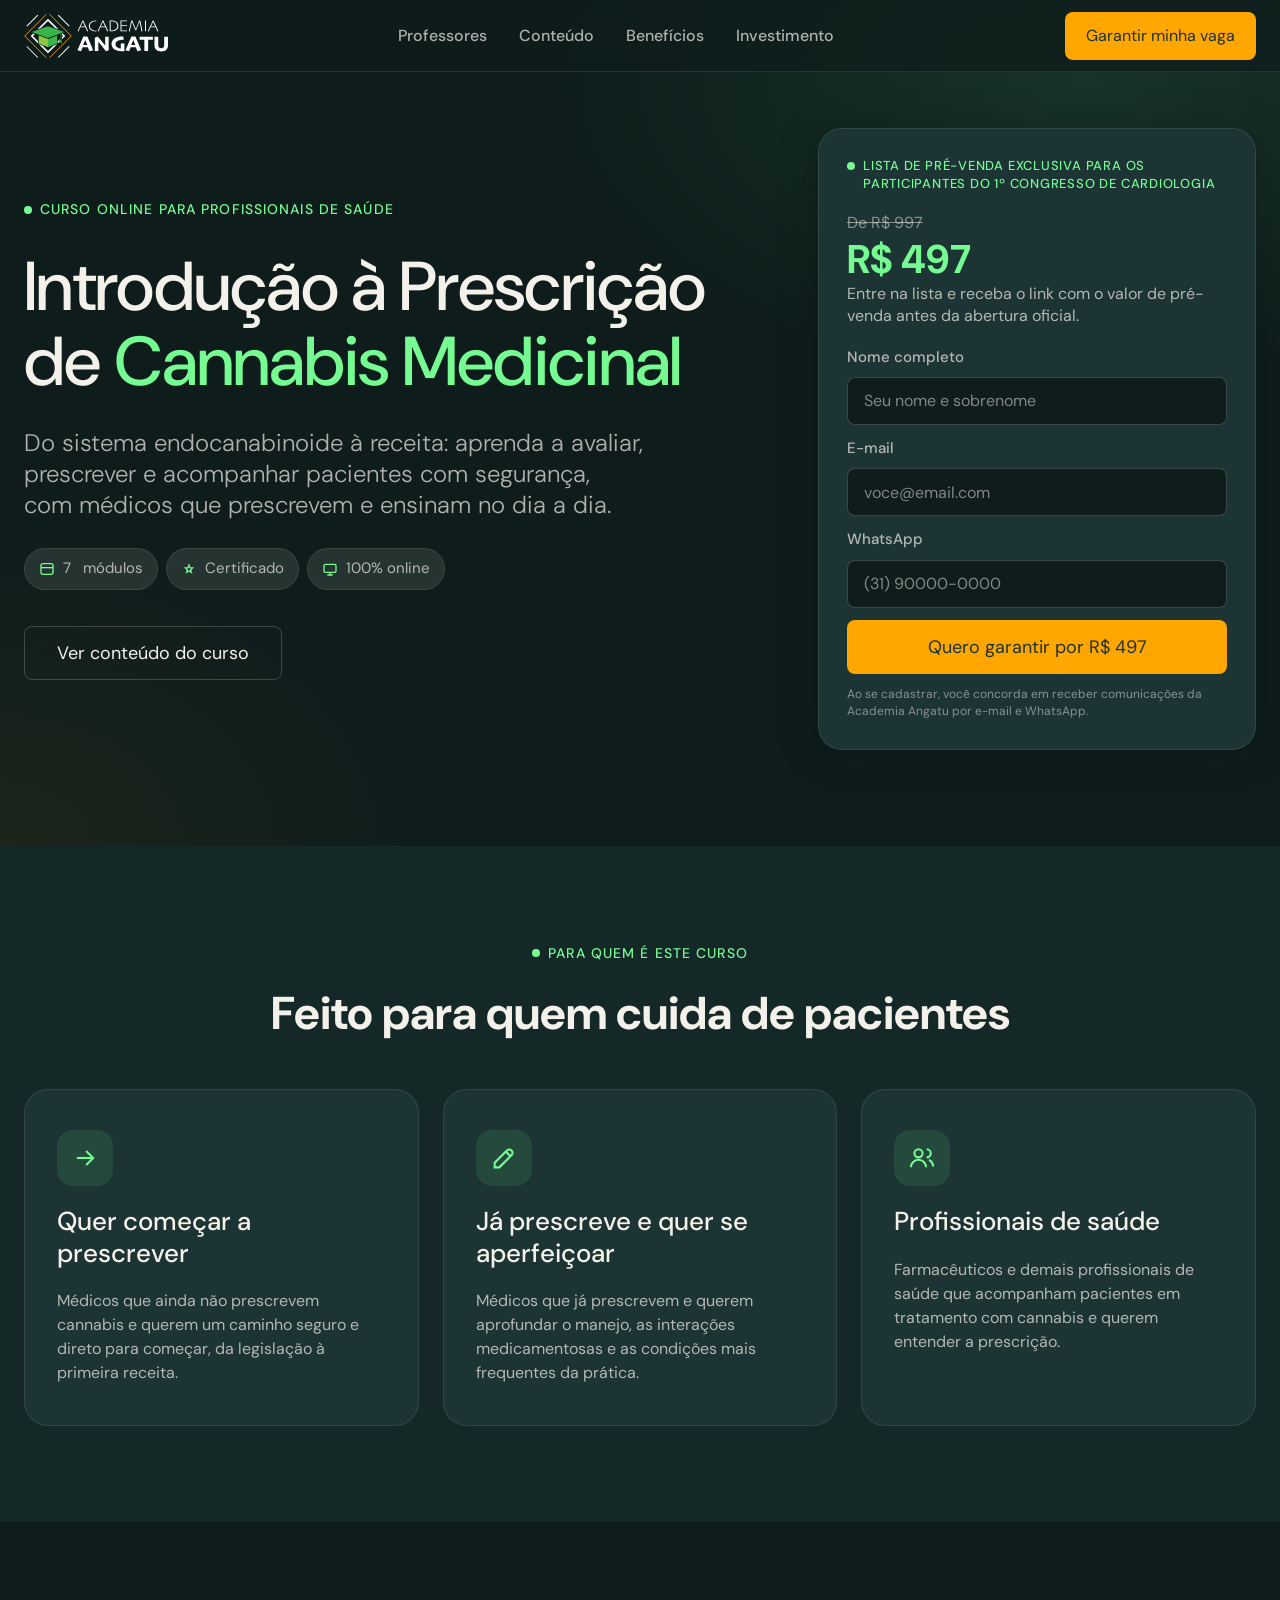
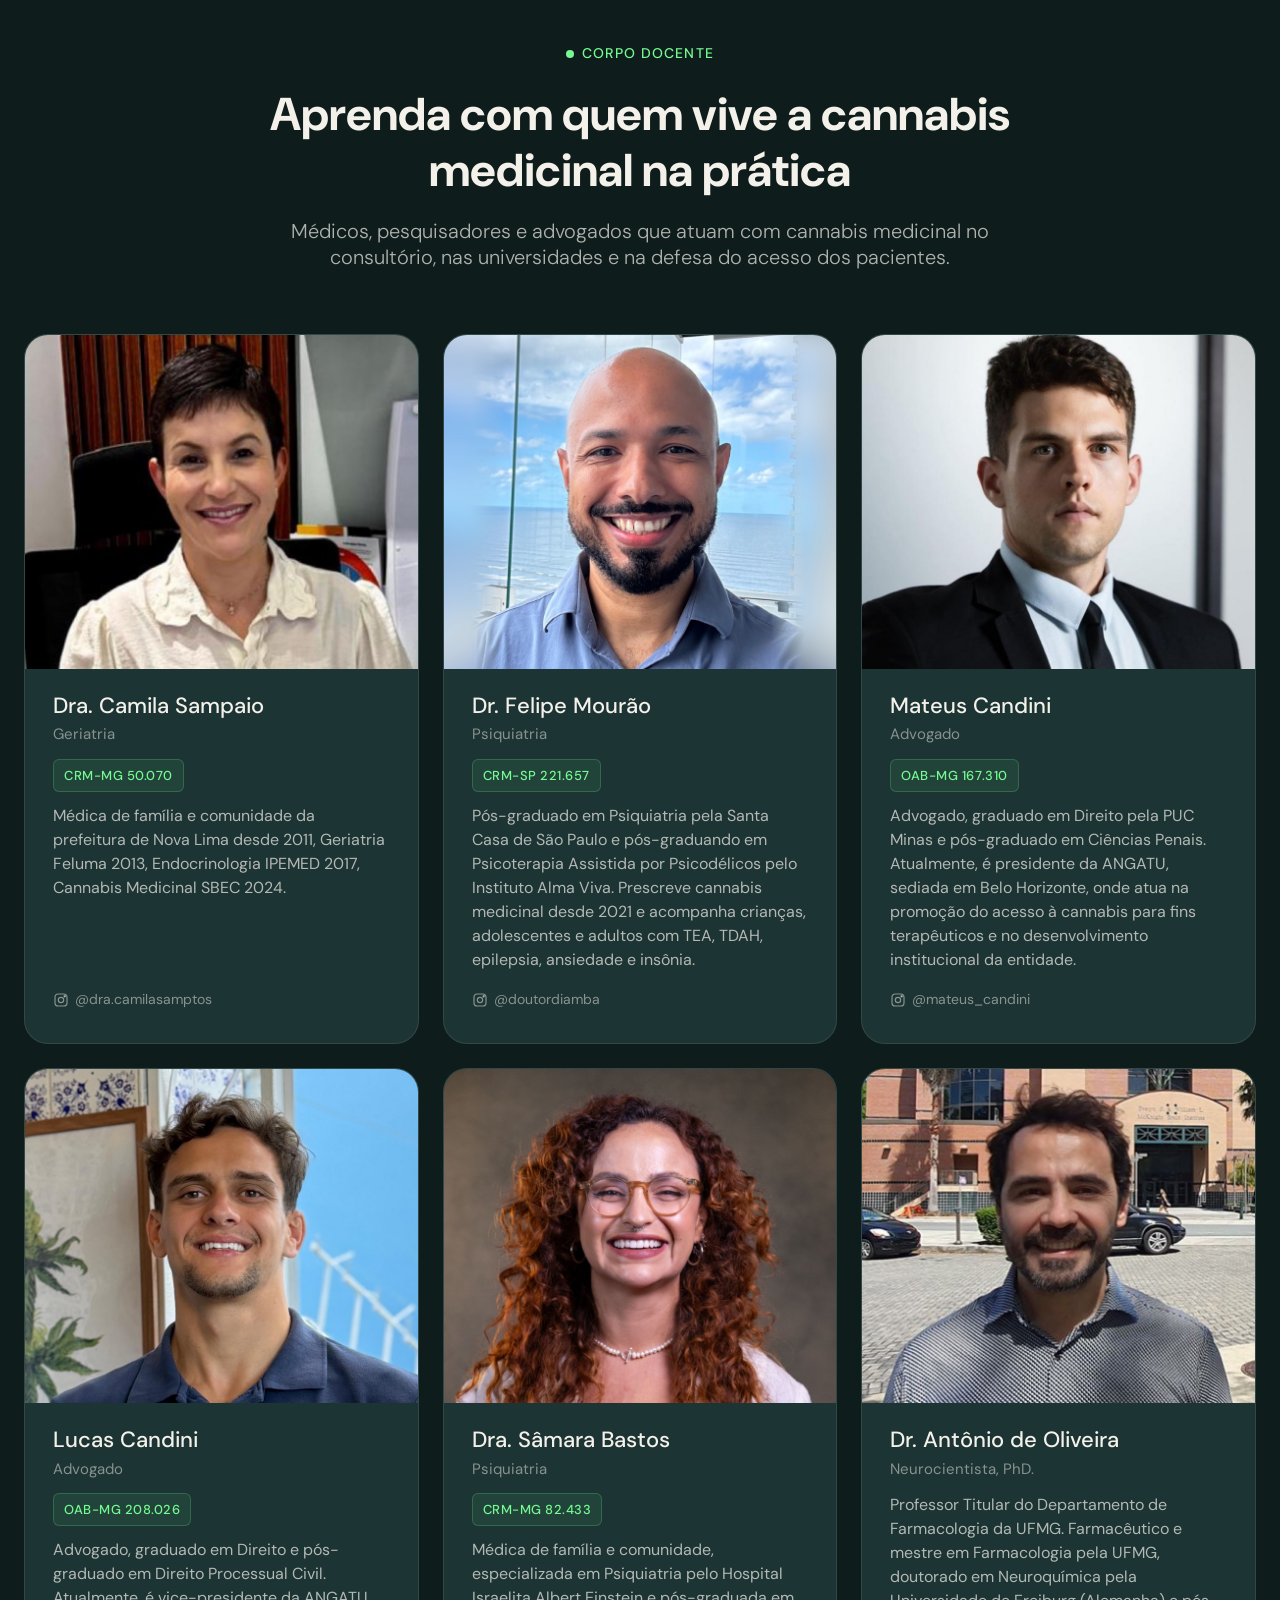
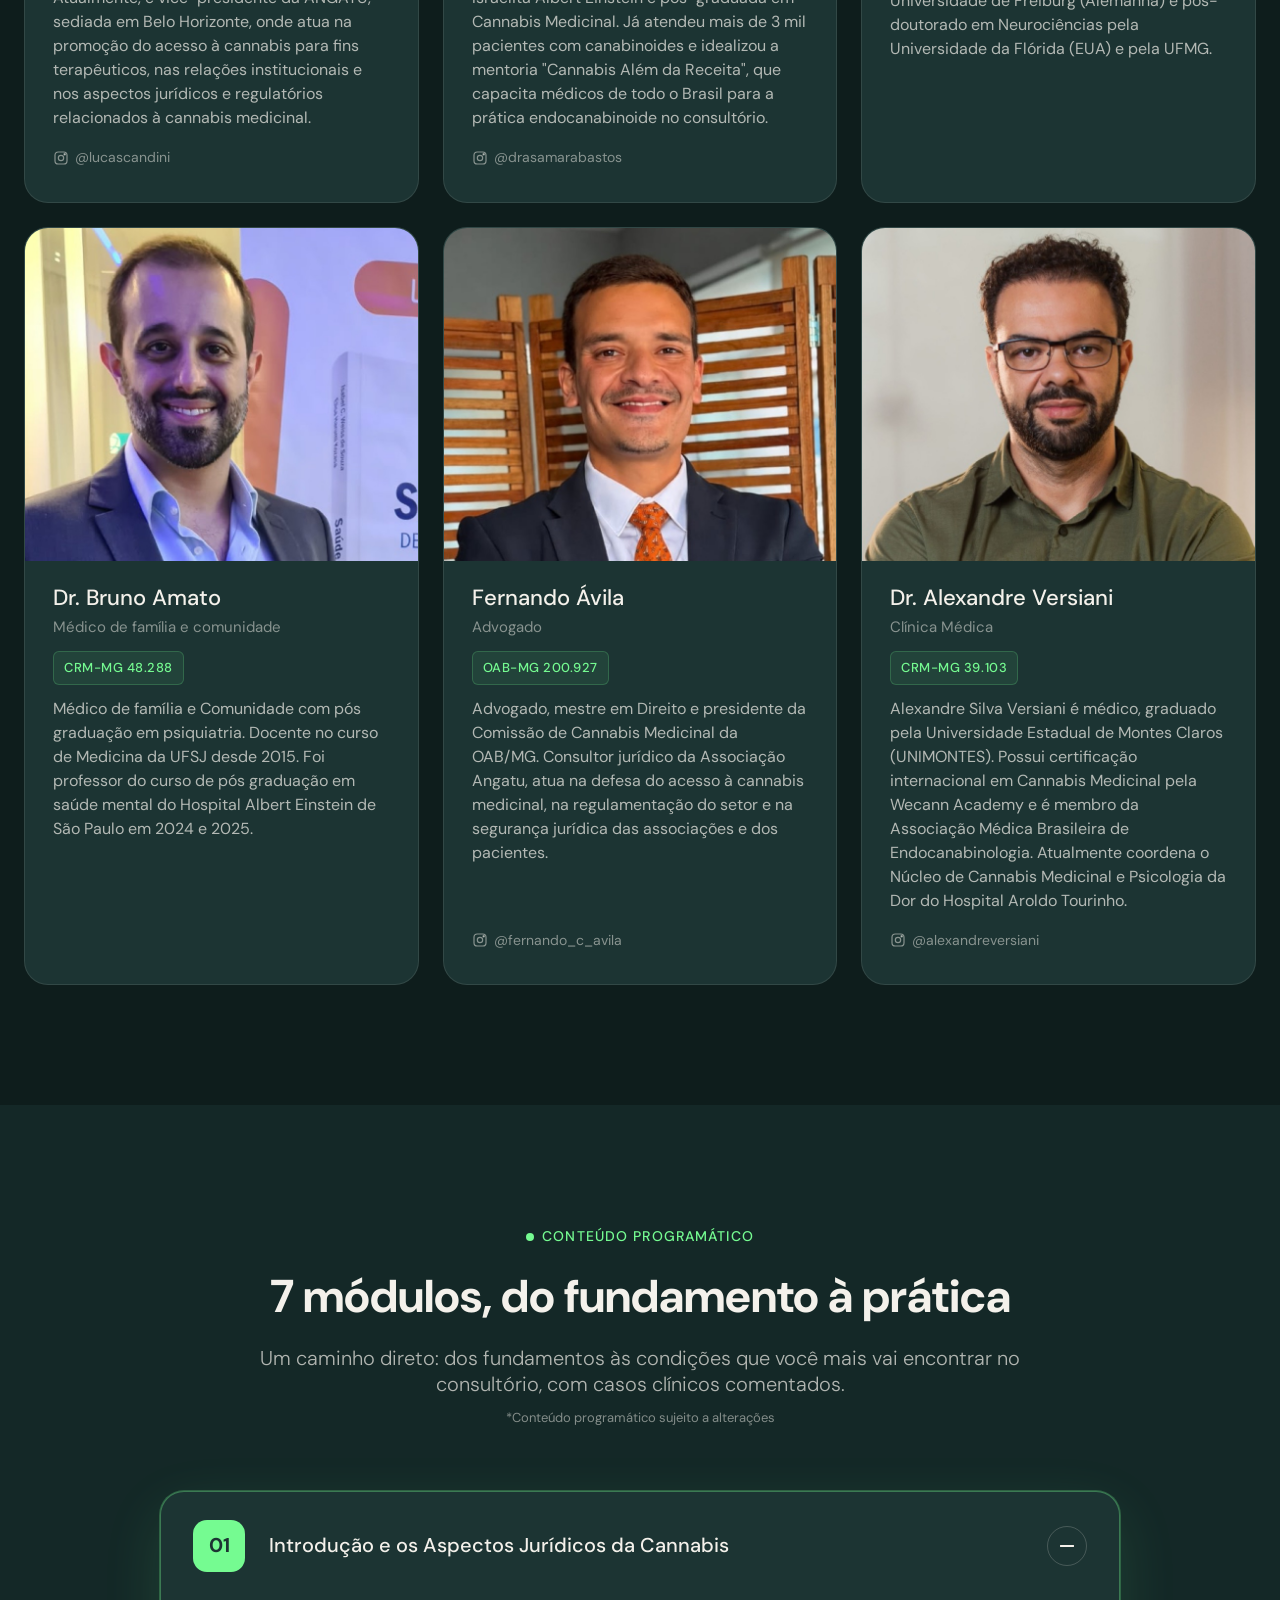
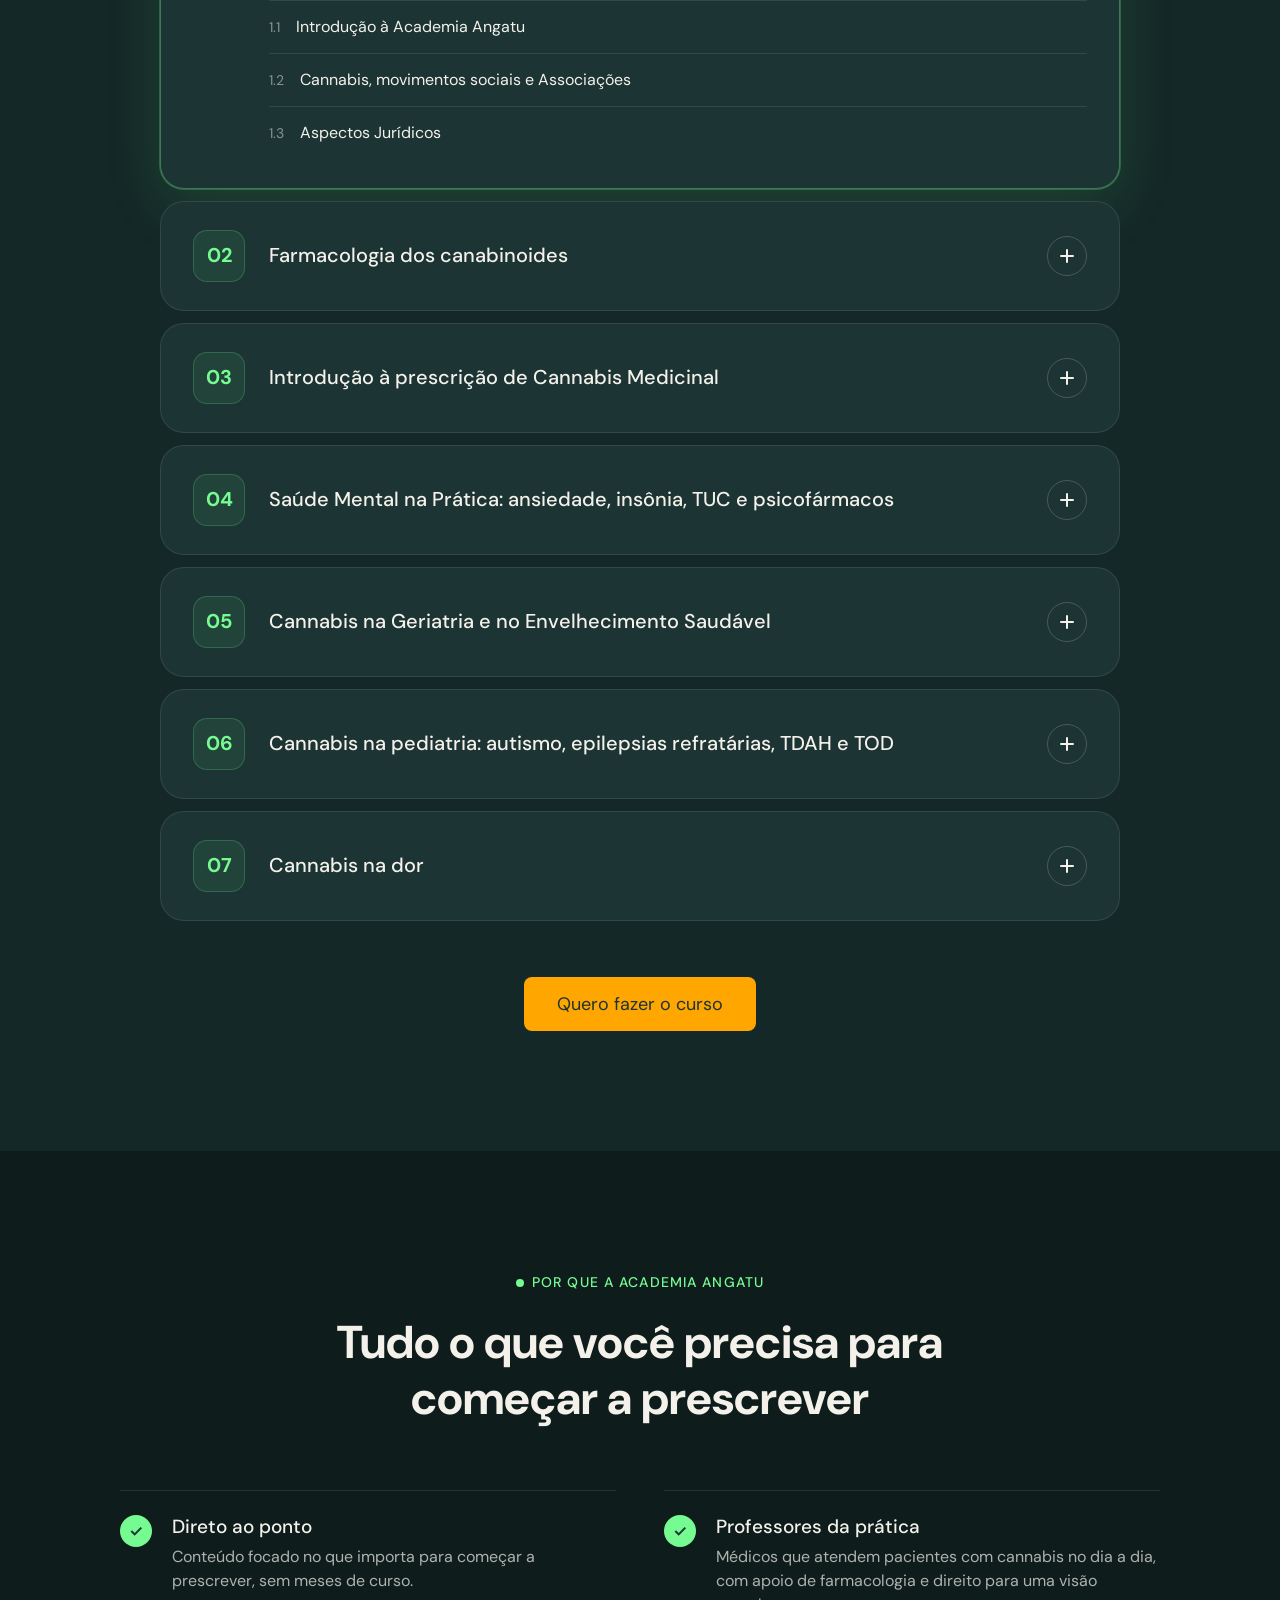
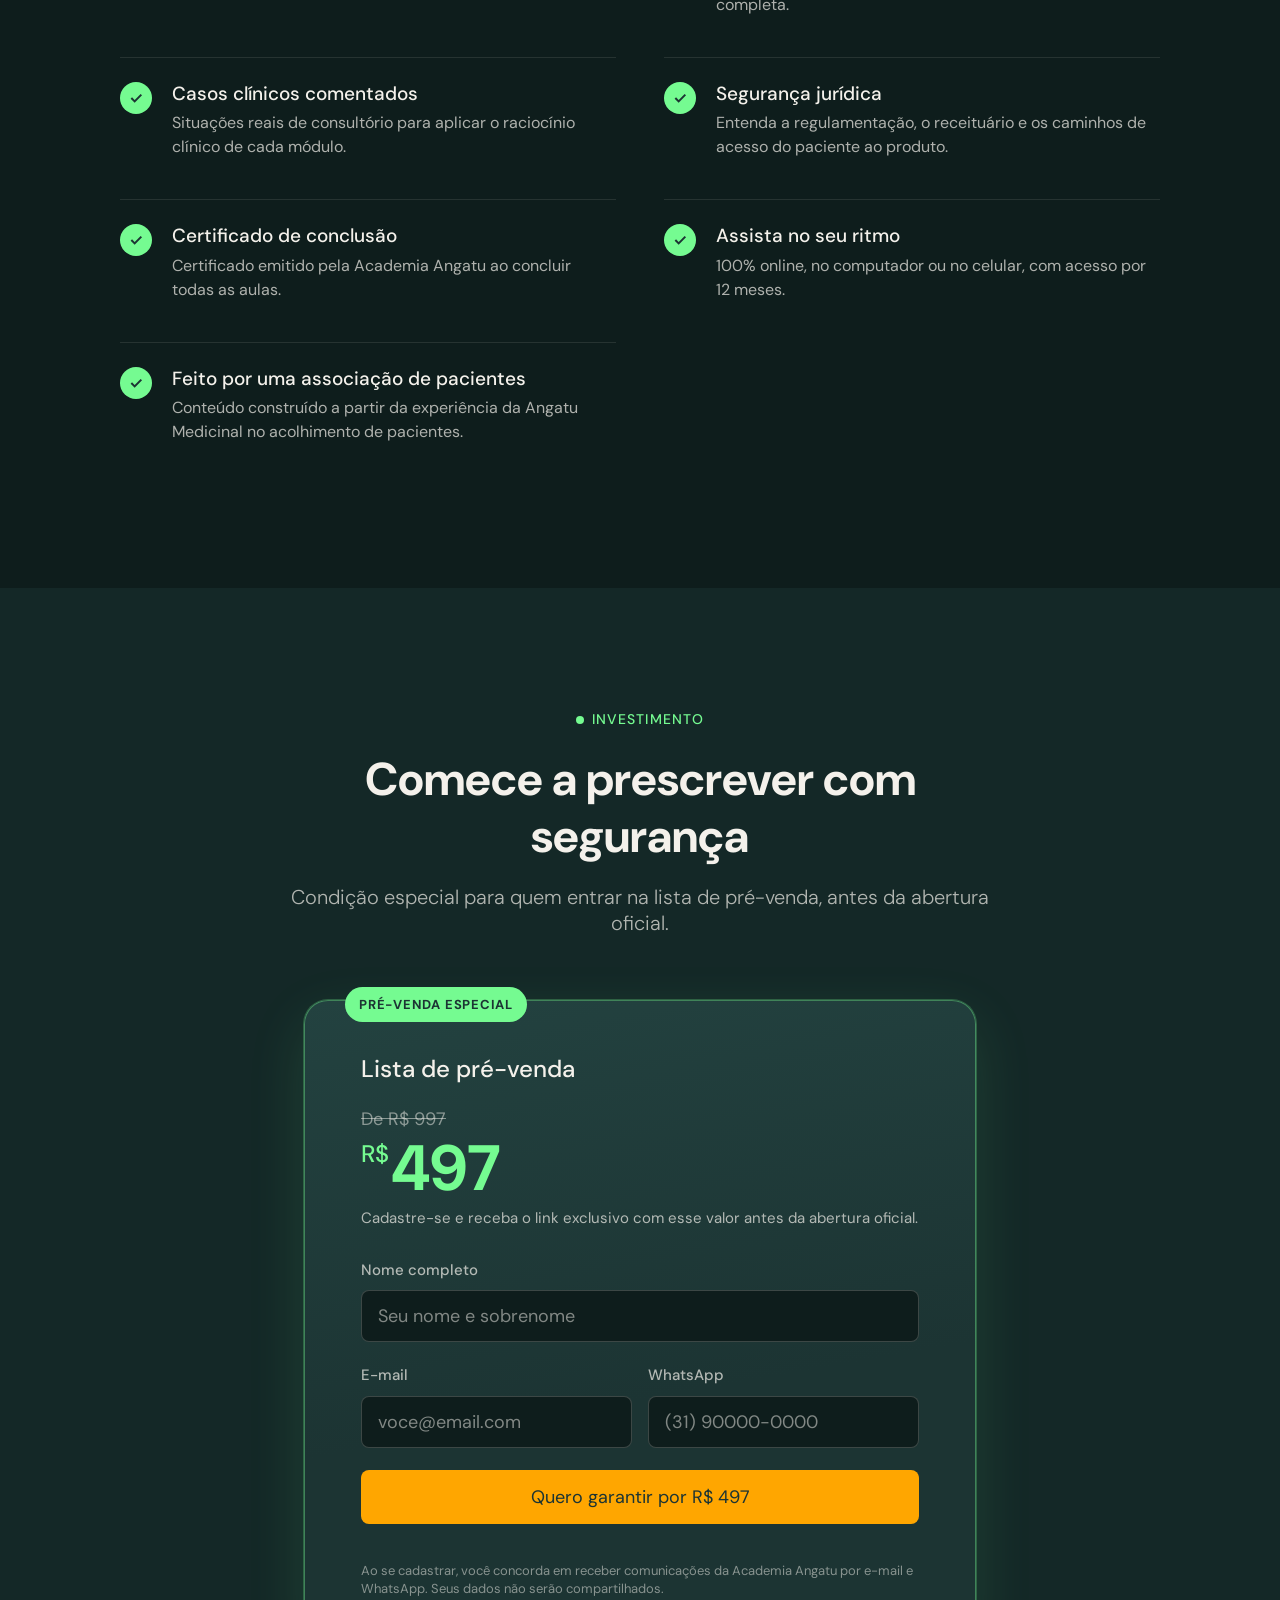
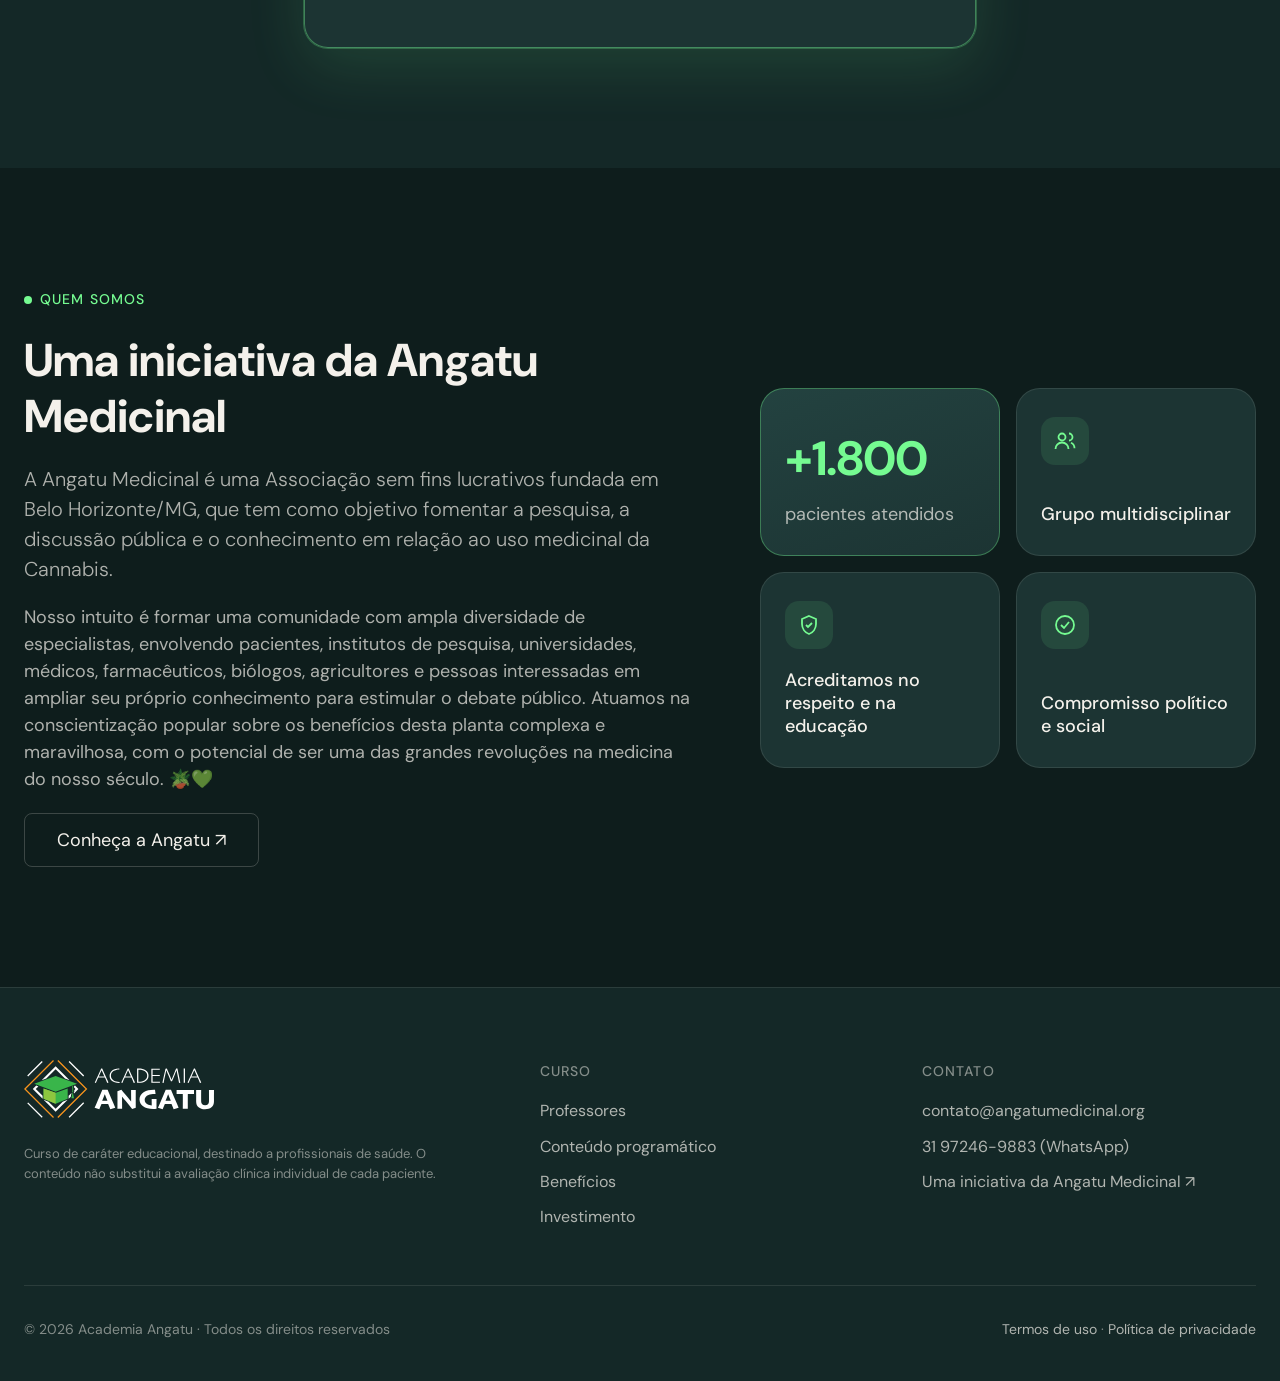
==== site/index.html @ fa2551da "Dra. Sâmara: bio resumida para o padrão dos cards Co-Authored-By: Claude Opus 5.5 <noreply@anthropic" ====
<!doctype html>
<html lang="pt-BR">
<head>
<meta charset="utf-8">
<meta name="viewport" content="width=device-width, initial-scale=1">
<title>Introdução à Prescrição de Cannabis Medicinal | Academia Angatu</title>
<meta name="description" content="Curso online e direto ao ponto para profissionais de saúde que querem começar ou aperfeiçoar a prescrição de cannabis medicinal. 7 módulos, com médicos que prescrevem e ensinam.">
<meta name="theme-color" content="#0e1d1c">
<link rel="icon" type="image/png" sizes="32x32" href="img/favicon-32.png">
<link rel="apple-touch-icon" href="img/apple-touch-icon.png">
<link rel="stylesheet" href="../design-system/angatu-tokens.css">
<link rel="stylesheet" href="../design-system/angatu-components.css">
<link rel="stylesheet" href="css/academia.css?v=22">
</head>
<body>

<!-- ======================= NAVBAR ======================= -->
<header class="site-nav">
  <div class="site-nav__inner">
    <a class="logo" href="#topo" aria-label="Academia Angatu — início">
      <img src="img/Logo-Academia-Angatu.svg" alt="Academia Angatu" width="144" height="44">
    </a>
    <nav class="site-nav__links" aria-label="Seções">
      <a href="#professores">Professores</a>
      <a href="#conteudo">Conteúdo</a>
      <a href="#beneficios">Benefícios</a>
      <a href="#investimento">Investimento</a>
    </nav>
    <a class="btn btn--orange btn--sm" href="#investimento">Garantir minha vaga</a>
  </div>
</header>

<main id="topo">

<!-- ======================= HERO ======================= -->
<section class="hero-lp">
  <img class="hero-lp__abstract" src="https://cdn.prod.website-files.com/65b3eb92a846b10b92bf7d1b/65b3eb92a846b10b92bf7d99_Abstract%20Hero%20Home.svg" alt="" aria-hidden="true">
  <div class="container hero-lp__grid">
    <div class="hero-lp__content">
      <span class="eyebrow">Curso online para profissionais de saúde</span>
      <h1>Introdução à Prescrição de <span class="accent">Cannabis Medicinal</span></h1>
      <p class="subtitle muted" style="max-width:620px">Do sistema endocanabinoide à receita: aprenda a avaliar, prescrever e acompanhar pacientes com segurança, com médicos que prescrevem e ensinam no dia a dia.</p>
      <div class="hero-lp__meta">
        <span class="chip"><svg viewBox="0 0 24 24" fill="none" stroke="currentColor" stroke-width="2"><rect x="3" y="4" width="18" height="16" rx="3"/><path d="M3 10h18"/></svg><span data-total-modules>7</span>&nbsp;módulos</span>
        <span class="chip"><svg viewBox="0 0 24 24" fill="none" stroke="currentColor" stroke-width="2"><path d="M12 15l-3.5 2 1-4-3-2.7 4-.3L12 6l1.5 4 4 .3-3 2.7 1 4z"/></svg>Certificado</span>
        <span class="chip"><svg viewBox="0 0 24 24" fill="none" stroke="currentColor" stroke-width="2"><rect x="3" y="5" width="18" height="12" rx="2"/><path d="M8 21h8M12 17v4"/></svg>100% online</span>
      </div>
      <div class="hero-lp__ctas">
        <a class="btn btn--line" href="#conteudo">Ver conteúdo do curso</a>
      </div>
    </div>

    <aside class="hero-card" aria-labelledby="hero-card-title">
      <span class="eyebrow eyebrow--wrap">Lista de pré-venda exclusiva para os participantes do 1º Congresso de Cardiologia</span>
      <div class="hero-card__price">
        <s>De R$ 997</s>
        <strong>R$ 497</strong>
        <span class="body-small muted" id="hero-card-title">Entre na lista e receba o link com o valor de pré-venda antes da abertura oficial.</span>
      </div>

      <form class="lead-form lead-form--compact" data-origem="pre-venda-497-hero" novalidate>
        <!-- honeypot: invisível para pessoas, robôs preenchem e o lead é descartado -->
        <div class="hp" aria-hidden="true">
          <label for="hero-website">Não preencha</label>
          <input id="hero-website" name="website" tabindex="-1" autocomplete="off">
        </div>
        <div class="field">
          <label class="field__label" for="hero-nome">Nome completo</label>
          <input class="input" id="hero-nome" name="nome" autocomplete="name" placeholder="Seu nome e sobrenome">
          <span class="field__error" data-error-for="nome" aria-live="polite"></span>
        </div>
        <div class="field">
          <label class="field__label" for="hero-email">E-mail</label>
          <input class="input" id="hero-email" name="email" type="email" autocomplete="email" placeholder="voce@email.com">
          <span class="field__error" data-error-for="email" aria-live="polite"></span>
        </div>
        <div class="field">
          <label class="field__label" for="hero-whatsapp">WhatsApp</label>
          <input class="input" id="hero-whatsapp" name="whatsapp" type="tel" inputmode="numeric" autocomplete="tel-national" placeholder="(31) 90000-0000">
          <span class="field__error" data-error-for="whatsapp" aria-live="polite"></span>
        </div>
        <button class="btn btn--orange btn--block" type="submit">Quero garantir por R$ 497</button>
        <span class="field__error" data-error-for="form" aria-live="polite"></span>
        <p class="lead-form__legal">Ao se cadastrar, você concorda em receber comunicações da Academia Angatu por e-mail e WhatsApp.</p>
      </form>

      <div class="lead-success" hidden>
        <b>Você está na lista! 🎉</b>
        <p>Em breve enviaremos o link de pré-venda por e-mail e WhatsApp.</p>
      </div>
    </aside>
  </div>
</section>

<!-- ======================= PARA QUEM É ======================= -->
<section class="section section--base" id="para-quem" style="padding:96px 0">
  <div class="container">
    <div class="section-head section-head--center" style="margin-bottom:48px">
      <span class="eyebrow">Para quem é este curso</span>
      <h2>Feito para quem cuida de pacientes</h2>
    </div>
    <div class="grid-3">
      <article class="authority">
        <div class="authority__icon"><svg viewBox="0 0 24 24" fill="none" stroke="currentColor" stroke-width="1.8"><path d="M5 12h14"/><path d="M13 6l6 6-6 6"/></svg></div>
        <h3>Quer começar a prescrever</h3>
        <p class="body-small muted">Médicos que ainda não prescrevem cannabis e querem um caminho seguro e direto para começar, da legislação à primeira receita.</p>
      </article>
      <article class="authority">
        <div class="authority__icon"><svg viewBox="0 0 24 24" fill="none" stroke="currentColor" stroke-width="1.8"><path d="M4 20h4l10.5-10.5a2.8 2.8 0 00-4-4L4 16v4z"/><path d="M13.5 6.5l4 4"/></svg></div>
        <h3>Já prescreve e quer se aperfeiçoar</h3>
        <p class="body-small muted">Médicos que já prescrevem e querem aprofundar o manejo, as interações medicamentosas e as condições mais frequentes da prática.</p>
      </article>
      <article class="authority">
        <div class="authority__icon"><svg viewBox="0 0 24 24" fill="none" stroke="currentColor" stroke-width="1.8"><circle cx="9" cy="8" r="3.5"/><path d="M2.5 20c0-3.6 2.9-6.5 6.5-6.5s6.5 2.9 6.5 6.5"/><path d="M16 4.5a3.5 3.5 0 010 7M18 13.7c2 .9 3.5 3.1 3.5 5.6"/></svg></div>
        <h3>Profissionais de saúde</h3>
        <p class="body-small muted">Farmacêuticos e demais profissionais de saúde que acompanham pacientes em tratamento com cannabis e querem entender a prescrição.</p>
      </article>
    </div>
  </div>
</section>

<!-- ======================= PROFESSORES ======================= -->
<section class="section" id="professores">
  <div class="container">
    <div class="section-head section-head--center">
      <span class="eyebrow">Corpo docente</span>
      <h2>Aprenda com quem vive a cannabis medicinal na prática</h2>
      <p class="body-big muted">Médicos, pesquisadores e advogados que atuam com cannabis medicinal no consultório, nas universidades e na defesa do acesso dos pacientes.</p>
    </div>
    <div class="grid-3" id="teachers-grid"><!-- renderizado por js/main.js a partir de js/content.js --></div>
  </div>
</section>

<!-- ======================= CONTEÚDO ======================= -->
<section class="section section--base" id="conteudo">
  <div class="container">
    <div class="section-head section-head--center">
      <span class="eyebrow">Conteúdo programático</span>
      <h2><span data-total-modules>7</span> módulos, do fundamento à prática</h2>
      <p class="body-big muted">Um caminho direto: dos fundamentos às condições que você mais vai encontrar no consultório, com casos clínicos comentados.</p>
      <p class="section-note">*Conteúdo programático sujeito a alterações</p>
    </div>
    <div class="modules" id="modules"><!-- renderizado por js/main.js --></div>
    <div style="display:flex;justify-content:center;margin-top:56px">
      <a class="btn btn--orange" href="#investimento">Quero fazer o curso</a>
    </div>
  </div>
</section>

<!-- ======================= BENEFÍCIOS ======================= -->
<section class="section" id="beneficios">
  <div class="container">
    <div class="section-head section-head--center">
      <span class="eyebrow">Por que a Academia Angatu</span>
      <h2>Tudo o que você precisa para começar a prescrever</h2>
    </div>
    <div class="benefits">
      <div class="benefit"><span class="check-circle"><svg viewBox="0 0 24 24" fill="none" stroke="#1c3433" stroke-width="3"><path d="M5 12l5 5L20 7"/></svg></span>
        <div><b>Direto ao ponto</b><p>Conteúdo focado no que importa para começar a prescrever, sem meses de curso.</p></div></div>
      <div class="benefit"><span class="check-circle"><svg viewBox="0 0 24 24" fill="none" stroke="#1c3433" stroke-width="3"><path d="M5 12l5 5L20 7"/></svg></span>
        <div><b>Professores da prática</b><p>Médicos que atendem pacientes com cannabis no dia a dia, com apoio de farmacologia e direito para uma visão completa.</p></div></div>
      <div class="benefit"><span class="check-circle"><svg viewBox="0 0 24 24" fill="none" stroke="#1c3433" stroke-width="3"><path d="M5 12l5 5L20 7"/></svg></span>
        <div><b>Casos clínicos comentados</b><p>Situações reais de consultório para aplicar o raciocínio clínico de cada módulo.</p></div></div>
      <div class="benefit"><span class="check-circle"><svg viewBox="0 0 24 24" fill="none" stroke="#1c3433" stroke-width="3"><path d="M5 12l5 5L20 7"/></svg></span>
        <div><b>Segurança jurídica</b><p>Entenda a regulamentação, o receituário e os caminhos de acesso do paciente ao produto.</p></div></div>
      <!-- Material de apoio: oculto até ser confirmado. Para reexibir, remova "hidden". -->
      <div class="benefit" hidden><span class="check-circle"><svg viewBox="0 0 24 24" fill="none" stroke="#1c3433" stroke-width="3"><path d="M5 12l5 5L20 7"/></svg></span>
        <div><b>Material de apoio</b><p>Resumos, tabelas de titulação e modelos de documentos para usar no consultório. <span class="placeholder">confirmar</span></p></div></div>
      <div class="benefit"><span class="check-circle"><svg viewBox="0 0 24 24" fill="none" stroke="#1c3433" stroke-width="3"><path d="M5 12l5 5L20 7"/></svg></span>
        <div><b>Certificado de conclusão</b><p>Certificado emitido pela Academia Angatu ao concluir todas as aulas.</p></div></div>
      <div class="benefit"><span class="check-circle"><svg viewBox="0 0 24 24" fill="none" stroke="#1c3433" stroke-width="3"><path d="M5 12l5 5L20 7"/></svg></span>
        <div><b>Assista no seu ritmo</b><p>100% online, no computador ou no celular, com acesso por 12 meses.</p></div></div>
      <div class="benefit"><span class="check-circle"><svg viewBox="0 0 24 24" fill="none" stroke="#1c3433" stroke-width="3"><path d="M5 12l5 5L20 7"/></svg></span>
        <div><b>Feito por uma associação de pacientes</b><p>Conteúdo construído a partir da experiência da Angatu Medicinal no acolhimento de pacientes.</p></div></div>
    </div>
  </div>
</section>

<!-- ======================= INVESTIMENTO ======================= -->
<section class="section section--base" id="investimento">
  <div class="container">
    <div class="section-head section-head--center">
      <span class="eyebrow">Investimento</span>
      <h2>Comece a prescrever com segurança</h2>
      <p class="body-big muted">Condição especial para quem entrar na lista de pré-venda, antes da abertura oficial.</p>
    </div>

    <div class="pricing pricing--single">
      <!-- Lançamento: oculto durante a pré-venda. Para reexibir, remova "hidden" e a classe pricing--single acima. -->
      <article class="price-card" hidden>
        <div class="price-card__name">Preço de lançamento</div>
        <div class="price">
          <s>De R$ 997</s>
          <strong><sup>R$</sup>597</strong>
          <small>à vista ou em até 12x no cartão <span class="placeholder">confirmar parcelas</span></small>
        </div>
        <div class="check-list">
          <div class="check-list__item"><span class="check-circle"><svg viewBox="0 0 24 24" fill="none" stroke="#75fb91" stroke-width="3"><path d="M5 12l5 5L20 7"/></svg></span><span><span data-total-modules>7</span> módulos</span></div>
          <div class="check-list__item"><span class="check-circle"><svg viewBox="0 0 24 24" fill="none" stroke="#75fb91" stroke-width="3"><path d="M5 12l5 5L20 7"/></svg></span>Casos clínicos comentados</div>
          <div class="check-list__item" hidden><span class="check-circle"><svg viewBox="0 0 24 24" fill="none" stroke="#75fb91" stroke-width="3"><path d="M5 12l5 5L20 7"/></svg></span>Material de apoio</div>
          <div class="check-list__item"><span class="check-circle"><svg viewBox="0 0 24 24" fill="none" stroke="#75fb91" stroke-width="3"><path d="M5 12l5 5L20 7"/></svg></span>Certificado de conclusão</div>
        </div>
        <!-- TODO: trocar href pelo link do checkout (Hotmart, Eduzz, Kiwify etc.) -->
        <a class="btn btn--line btn--block" href="#" style="margin-top:auto">Comprar por R$ 597</a>
      </article>

      <!-- Pré-venda -->
      <article class="price-card price-card--featured" id="pre-venda">
        <span class="price-card__badge">Pré-venda especial</span>
        <div class="price-card__name">Lista de pré-venda</div>
        <div class="price">
          <s>De R$ 997</s>
          <strong class="accent"><sup>R$</sup>497</strong>
          <small>Cadastre-se e receba o link exclusivo com esse valor antes da abertura oficial.</small>
        </div>

        <!-- O envio usa leadEndpoint de js/content.js (ver integrations/google-sheets/README.md) -->
        <form class="lead-form" data-origem="pre-venda-497" novalidate>
          <!-- honeypot: invisível para pessoas, robôs preenchem e o lead é descartado -->
          <div class="hp" aria-hidden="true">
            <label for="lead-website">Não preencha</label>
            <input id="lead-website" name="website" tabindex="-1" autocomplete="off">
          </div>
          <div class="field">
            <label class="field__label" for="lead-nome">Nome completo</label>
            <input class="input" id="lead-nome" name="nome" autocomplete="name" placeholder="Seu nome e sobrenome">
            <span class="field__error" data-error-for="nome" aria-live="polite"></span>
          </div>
          <div class="lead-form__row">
            <div class="field">
              <label class="field__label" for="lead-email">E-mail</label>
              <input class="input" id="lead-email" name="email" type="email" autocomplete="email" placeholder="voce@email.com">
              <span class="field__error" data-error-for="email" aria-live="polite"></span>
            </div>
            <div class="field">
              <label class="field__label" for="lead-whatsapp">WhatsApp</label>
              <input class="input" id="lead-whatsapp" name="whatsapp" type="tel" inputmode="numeric" autocomplete="tel-national" placeholder="(31) 90000-0000">
              <span class="field__error" data-error-for="whatsapp" aria-live="polite"></span>
            </div>
          </div>
          <button class="btn btn--orange btn--block" type="submit">Quero garantir por R$ 497</button>
          <span class="field__error" data-error-for="form" aria-live="polite"></span>
          <p class="lead-form__legal">Ao se cadastrar, você concorda em receber comunicações da Academia Angatu por e-mail e WhatsApp. Seus dados não serão compartilhados.</p>
        </form>

        <div class="lead-success" hidden>
          <b>Você está na lista! 🎉</b>
          <p>Em breve enviaremos o link de pré-venda por e-mail e WhatsApp.</p>
        </div>
      </article>
    </div>
  </div>
</section>

<!-- ======================= SOBRE A ANGATU ======================= -->
<section class="section" id="sobre">
  <div class="container about">
    <div class="about__text">
      <span class="eyebrow">Quem somos</span>
      <h2>Uma iniciativa da Angatu Medicinal</h2>
      <p class="body-big muted">A Angatu Medicinal é uma Associação sem fins lucrativos fundada em Belo Horizonte/MG, que tem como objetivo fomentar a pesquisa, a discussão pública e o conhecimento em relação ao uso medicinal da Cannabis.</p>
      <p class="muted">Nosso intuito é formar uma comunidade com ampla diversidade de especialistas, envolvendo pacientes, institutos de pesquisa, universidades, médicos, farmacêuticos, biólogos, agricultores e pessoas interessadas em ampliar seu próprio conhecimento para estimular o debate público. Atuamos na conscientização popular sobre os benefícios desta planta complexa e maravilhosa, com o potencial de ser uma das grandes revoluções na medicina do nosso século. 🪴💚</p>
      <a class="btn btn--line" href="https://www.angatumedicinal.org/" target="_blank" rel="noopener">Conheça a Angatu ↗</a>
    </div>
    <div class="about__cards">
      <div class="about-card about-card--stat">
        <strong>+1.800</strong>
        <span>pacientes atendidos</span>
      </div>
      <div class="about-card">
        <span class="about-card__icon"><svg viewBox="0 0 24 24" fill="none" stroke="currentColor" stroke-width="1.8"><circle cx="9" cy="8" r="3.5"/><path d="M2.5 20c0-3.6 2.9-6.5 6.5-6.5s6.5 2.9 6.5 6.5"/><path d="M16 4.5a3.5 3.5 0 010 7M18 13.7c2 .9 3.5 3.1 3.5 5.6"/></svg></span>
        <span>Grupo multidisciplinar</span>
      </div>
      <div class="about-card">
        <span class="about-card__icon"><svg viewBox="0 0 24 24" fill="none" stroke="currentColor" stroke-width="1.8"><path d="M12 3l7 3v5c0 4.5-3 8.5-7 10-4-1.5-7-5.5-7-10V6z"/><path d="M9 12l2 2 4-4"/></svg></span>
        <span>Acreditamos no respeito e na educação</span>
      </div>
      <div class="about-card">
        <span class="about-card__icon"><svg viewBox="0 0 24 24" fill="none" stroke="currentColor" stroke-width="1.8"><circle cx="12" cy="12" r="9"/><path d="M8 12l3 3 5-6"/></svg></span>
        <span>Compromisso político e social</span>
      </div>
    </div>
  </div>
</section>

</main>

<!-- ======================= FOOTER ======================= -->
<footer class="site-footer">
  <div class="container">
    <div class="site-footer__top">
      <div>
        <a class="logo logo--footer" href="#topo" aria-label="Academia Angatu — voltar ao topo">
          <img src="img/Logo-Academia-Angatu.svg" alt="Academia Angatu" width="190" height="58">
        </a>
        <p class="disclaimer">Curso de caráter educacional, destinado a profissionais de saúde. O conteúdo não substitui a avaliação clínica individual de cada paciente.</p>
      </div>
      <div>
        <h4>Curso</h4>
        <ul>
          <li><a href="#professores">Professores</a></li>
          <li><a href="#conteudo">Conteúdo programático</a></li>
          <li><a href="#beneficios">Benefícios</a></li>
          <li><a href="#investimento">Investimento</a></li>
        </ul>
      </div>
      <div>
        <h4>Contato</h4>
        <ul>
          <li><a href="mailto:contato@angatumedicinal.org">contato@angatumedicinal.org</a></li>
          <li><a href="https://wa.me/5531972469883">31 97246-9883 (WhatsApp)</a></li>
          <li><a href="https://www.angatumedicinal.org/">Uma iniciativa da Angatu Medicinal ↗</a></li>
        </ul>
      </div>
    </div>
    <div class="site-footer__bottom">
      <span>© 2026 Academia Angatu · Todos os direitos reservados</span>
      <span><a href="#">Termos de uso</a> · <a href="#">Política de privacidade</a></span>
    </div>
  </div>
</footer>

<script src="js/content.js?v=22"></script>
<script src="js/main.js?v=22"></script>
</body>
</html>
---- design-system/angatu-tokens.css ----
/* ==========================================================================
   Angatu Design Tokens
   Source: angatumedicinal.org (official colors) + "On Consult" Webflow
   template (component structure). Extracted 2026-10-18.
   ========================================================================== */

@import url("https://fonts.googleapis.com/css2?family=DM+Sans:ital,opsz,wght@0,9..40,300;0,9..40,400;0,9..40,500;0,9..40,700;1,9..40,400;1,9..40,500&display=swap");

:root {
  /* ---- Brand colors (official, from angatumedicinal.org) ---------------- */
  --color-dark:          #1c3433; /* Verde Angatu: text, dark sections, hero block */
  --color-accent:        #75fb91; /* Verde Neon: highlights on dark, process, stats */
  --color-accent-hover:  #5ee67a;
  --color-orange:        #ffa600; /* Laranja: primary CTA (nav + hero buttons) */
  --color-orange-hover:  #e69500; /* suggested; the live site falls back to green on hover */

  /* ---- Neutrals ---------------------------------------------------------- */
  --color-cream:         #f5f1e8; /* --light: default section background */
  --color-light:         #f4f1eb; /* text on dark backgrounds */
  --color-sand:          #efeadf; /* --light-darker: navbar, alt sections, footer */
  --color-white:         #ffffff; /* cards / tiles */

  /* ---- Alpha variants of dark green (borders, dividers, hovers) ---------- */
  --dark-a03:  #1c343308; /* dropdown hover */
  --dark-a05:  #1c34330d; /* outline-button hover */
  --dark-a10:  #1c34331a; /* dropdown border */
  --dark-a16:  #1c343329; /* navbar bottom border */
  --dark-a20:  #1c343333; /* dividers */
  --dark-a30:  #1c34334d; /* input border */
  --dark-a48:  #1c34337a; /* placeholder */
  --light-a40: #f4f1eb66; /* process line on dark */
  --light-a07: #f5f1eb12; /* ghost button hover on dark */

  /* ---- Typography --------------------------------------------------------- */
  --font-main: "DM Sans", sans-serif;

  --type-h1:          64px; /* 500, lh 115% — 56 / 48 / 38 on tablet / mobile-l / mobile */
  --type-h2:          46px; /* 700, lh 122% */
  --type-h3:          26px; /* 500, lh 122% (template used 28) */
  --type-subtitle:    24px; /* 300, lh 130% */
  --type-quote:       28px; /* italic, lh 120% */
  --type-big-text:    36px; /* 500, lh 110% */
  --type-stat:        56px; /* 700, lh 64px */
  --type-body-big:    20px; /* 300, lh 130% */
  --type-body:        18px; /* 400, lh 130% */
  --type-small:       16px; /* 400, lh 140% */
  --type-caption:     14px;

  --weight-light:   300;
  --weight-regular: 400;
  --weight-medium:  500;
  --weight-bold:    700;

  /* ---- Radius ------------------------------------------------------------ */
  --radius-xs:   4px;  /* dropdown list */
  --radius-sm:   8px;  /* buttons, inputs */
  --radius-md:  12px;  /* small tiles, stat tiles */
  --radius-lg:  20px;  /* news cards, testimonials (live custom) */
  --radius-xl:  24px;  /* cards, hero block, FAQ */
  --radius-2xl: 32px;  /* feature images */
  --radius-full: 50%;

  /* ---- Shadows ----------------------------------------------------------- */
  --shadow-card:       0 2px 30px #6d77771a;
  --shadow-card-hover: 0 2px 50px #00000014;
  --shadow-soft:       0 2px 30px #1d34330f;
  --shadow-strong:     0 2px 30px #00000033; /* testimonial cards (live) */

  /* ---- Spacing scale ----------------------------------------------------- */
  --space-4: 4px;   --space-8: 8px;   --space-12: 12px; --space-16: 16px;
  --space-24: 24px; --space-32: 32px; --space-40: 40px; --space-48: 48px;
  --space-64: 64px; --space-80: 80px; --space-120: 120px;

  /* ---- Layout ------------------------------------------------------------ */
  --container-max:   1400px;
  --container-nav:   1512px;
  --container-small:  950px;
  --gutter:            24px;
  --section-pad-y:    120px; /* 100 tablet */
  --navbar-height:     72px;

  /* ---- Motion ------------------------------------------------------------ */
  --transition: .2s ease;
}
---- design-system/angatu-components.css ----
/* ==========================================================================
   Angatu Components
   Rebuilt from the Webflow classes. The original class name is noted
   on each block so you can map back to the Webflow project.
   Requires angatu-tokens.css.
   ========================================================================== */

*, *::before, *::after { box-sizing: border-box; }

body {
  margin: 0;
  font-family: var(--font-main);
  font-size: var(--type-body);
  line-height: 130%;
  color: var(--color-dark);
  background: var(--color-cream);
}
img { max-width: 100%; display: block; }

/* ---- Base typography ---------------------------------------------------- */
h1, .h1 { font-size: var(--type-h1); font-weight: 500; line-height: 115%; margin: 0; }
h2, .h2 { font-size: var(--type-h2); font-weight: 700; line-height: 122%; margin: 0; }
h3, .h3 { font-size: var(--type-h3); font-weight: 500; line-height: 122%; margin: 0; }
p { margin: 0; }
a { color: inherit; }
.subtitle   { font-size: var(--type-subtitle); font-weight: 300; line-height: 130%; }  /* .subtitle */
.body-big   { font-size: var(--type-body-big); font-weight: 300; line-height: 130%; }  /* .paragraph-big */
.body-small { font-size: var(--type-small); line-height: 140%; }                       /* .paragraph-small */
.caption    { font-size: var(--type-caption); opacity: .8; }
.big-text   { font-size: var(--type-big-text); font-weight: 500; line-height: 110%; }  /* .big-text */
.text-extra { opacity: .5; font-weight: 500; }                                          /* .text-extra-info */
.accent     { color: var(--color-accent); }                                             /* .span-accent */

@media (max-width: 991px) { h1, .h1 { font-size: 56px; } }
@media (max-width: 767px) { h1, .h1 { font-size: 48px; } h2, .h2 { font-size: 38px; } }
@media (max-width: 479px) { h1, .h1 { font-size: 38px; } h2, .h2 { font-size: 32px; } }

/* ---- Layout ------------------------------------------------------------- */
.container { width: 100%; max-width: var(--container-max); margin: 0 auto; padding: 0 var(--gutter); }
.section        { background: var(--color-cream); padding: var(--section-pad-y) 0; }   /* .section */
.section--sand  { background: var(--color-sand); }                                      /* .section.darker */
.section--dark  { background: var(--color-dark); color: var(--color-light); }           /* .section.dark */
@media (max-width: 991px) { .section { padding: 100px 0; } }

/* ---- Buttons ------------------------------------------------------------ */
.btn {                                                     /* base of .cta-* */
  display: inline-flex; align-items: center; justify-content: center;
  height: 54px; padding: 0 32px; border-radius: var(--radius-sm);
  font: 400 18px/1 var(--font-main); text-decoration: none; cursor: pointer;
  border: 1px solid transparent; transition: background-color var(--transition);
}
.btn--orange  { background: var(--color-orange); color: var(--color-dark); }            /* .cta-accent (live) */
.btn--orange:hover  { background: var(--color-orange-hover); }
.btn--accent  { background: var(--color-accent); color: var(--color-dark); }            /* .cta-accent (template) */
.btn--accent:hover  { background: var(--color-accent-hover); }
.btn--dark    { background: var(--color-dark); color: var(--color-light); }             /* .cta-dark */
.btn--dark:hover    { background: #1c3433f2; }
.btn--outline { background: transparent; color: var(--color-dark); border-color: var(--color-dark); } /* .cta-outline */
.btn--outline:hover { background: var(--dark-a05); }
.btn--ghost   { background: var(--color-dark); color: var(--color-accent); }            /* .cta-dark.ghost-hero */
.btn--ghost:hover   { background: var(--light-a07); }
.btn--sm      { height: 48px; padding: 0 20px; font-size: 16px; }                       /* .nav-cta */
.link-more    { font-weight: 500; text-decoration: none; transition: opacity var(--transition); } /* .text-read-more */
.link-more:hover { opacity: .8; }

/* ---- Navbar (.navbar) --------------------------------------------------- */
.navbar {
  height: var(--navbar-height); background: var(--color-sand);
  border-bottom: 1px solid var(--dark-a16);
}
.navbar__inner {
  max-width: var(--container-nav); height: 100%; margin: 0 auto; padding: 0 var(--gutter);
  display: flex; align-items: center; justify-content: space-between;
}
.navbar__brand img { height: 28px; width: auto; }
.navbar__menu { display: flex; align-items: center; gap: 8px; }
.navbar__link { font-size: 16px; font-weight: 500; text-decoration: none; padding: 12px 14px; }
@media (max-width: 767px) { .navbar__link { display: none; } }

/* ---- Hero (.block-hero-home) ------------------------------------------- */
.hero { position: relative; padding: 80px 0; }
.hero__block {
  position: relative; background: var(--color-dark); color: var(--color-sand);
  border-radius: var(--radius-xl); padding: 120px 64px; overflow: hidden;
}
.hero__content { display: flex; flex-direction: column; gap: 24px; align-items: flex-start; max-width: 545px; width: 46%; }
.hero__subtitle { max-width: 485px; }
.hero__ctas { display: flex; gap: 8px; margin-top: 16px; flex-wrap: wrap; }
.hero__image {
  position: absolute; top: 0; bottom: 0; right: 56px; width: 43%; max-width: 542px;
  border-radius: var(--radius-xl); overflow: hidden;
}
.hero__image img { width: 100%; height: 100%; object-fit: cover; }
@media (max-width: 991px) {
  .hero__block { padding: 64px 32px; }
  .hero__content { width: 100%; }
  .hero__image { position: relative; inset: auto; width: 100%; height: 360px; margin-top: 40px; }
}

/* ---- Section heading ---------------------------------------------------- */
.heading-center { display: flex; flex-direction: column; align-items: center; gap: 24px; text-align: center; max-width: 814px; margin: 0 auto; }
.heading-left   { display: flex; flex-direction: column; align-items: flex-start; gap: 24px; max-width: 775px; }

/* ---- Service tile (.tile-service) -------------------------------------- */
.tile-service {
  display: flex; flex-direction: column; justify-content: space-between; align-items: flex-start; gap: 32px;
  background: var(--color-white); color: var(--color-dark); border-radius: var(--radius-xl);
  padding: 40px 52px 40px 40px; box-shadow: var(--shadow-card); text-decoration: none; line-height: 122%;
  transition: box-shadow var(--transition), transform var(--transition);
}
.tile-service:hover { transform: translateY(-2px); box-shadow: var(--shadow-card-hover); }
.tile-service--highlight { background: var(--color-dark); color: #fff; transform: rotate(-3deg); }
.tile-service--highlight:hover { transform: rotate(-3deg) translateY(-2px); }
.tile-service--highlight .tile-service__icon { filter: brightness(0) invert(1); }
.tile-service__head { display: flex; align-items: flex-end; gap: 16px; }
.tile-service__icon { width: 40px; height: 40px; }

/* ---- Generic tiles ------------------------------------------------------ */
.tile { background: var(--color-white); border-radius: var(--radius-xl); padding: 40px 32px; box-shadow: var(--shadow-soft); }
.tile--sm { border-radius: var(--radius-md); padding: 32px; }                           /* .tile-white */

/* ---- Icon list (.master-icons-list) ------------------------------------ */
.icon-list { display: flex; flex-direction: column; gap: 24px; }
.icon-list__item { display: flex; align-items: center; gap: 12px; }
.icon-list__item img { width: 28px; height: 28px; }

/* ---- Check list (.master-check-list) ----------------------------------- */
.check-list { display: flex; flex-direction: column; gap: 16px; }
.check-list__item { display: flex; align-items: center; gap: 16px; }
.check-circle {
  flex: none; width: 24px; height: 24px; border-radius: 50%; background: var(--color-dark);
  display: flex; align-items: center; justify-content: center;
}
.check-circle svg { width: 14px; height: 14px; }
.check-circle--lg { width: 80px; height: 80px; }                                        /* .circle-check-values */
.check-circle--lg svg { width: 40px; height: 40px; }

/* ---- Process (.master-process) ----------------------------------------- */
.process { max-width: 800px; margin: 0 auto; }
.process__step { display: flex; gap: 40px; }
.process__rail { display: flex; flex-direction: column; align-items: center; width: 32px; }
.process__dot  { flex: none; width: 29px; height: 29px; border-radius: 50%; background: var(--light-a40); }
.process__dot.is-done { background: var(--color-accent); }
.process__line { width: 5px; flex: 1; background: var(--light-a40); }
.process__line.is-done { background: var(--color-accent); }
.process__body { flex: 1; display: flex; flex-direction: column; gap: 24px; padding-bottom: 64px; }
.process__step:last-child .process__body { padding-bottom: 0; }

/* ---- Stats -------------------------------------------------------------- */
.stat-row { display: flex; gap: 48px; flex-wrap: wrap; }
.stat { display: flex; flex-direction: column; gap: 4px; }
.stat__value { font-size: var(--type-stat); font-weight: 700; line-height: 64px; }      /* .text-stat */
.stat__value--accent { color: var(--color-accent); }
.tile-stat-dark {
  display: flex; flex-direction: column; align-items: center; gap: 24px; text-align: center;
  background: #efeadf0a; color: var(--color-light); border-radius: var(--radius-md); padding: 40px 32px;
}
.tile-stat-white {
  display: flex; flex-direction: column; align-items: center; gap: 16px; text-align: center;
  background: var(--color-white); border-radius: 16px; padding: 56px 32px; box-shadow: 0 2px 40px #1d34330d;
}

/* ---- Testimonial (live: .div-block-10 / template: .tile-moving-testimonial) */
.testimonial {
  display: flex; gap: 10px; background: var(--color-white); border-radius: var(--radius-lg);
  padding: 20px; box-shadow: var(--shadow-strong);
}
.testimonial__avatar { flex: none; width: 80px; height: 80px; border-radius: 50%; object-fit: cover; }
.testimonial__body { display: flex; flex-direction: column; justify-content: space-between; gap: 12px; }
.testimonial__quote { font-size: 16px; color: #1a1a1a; }
.testimonial__author { font-size: 16px; color: #6b6b6b; }

.testimonial-xl {
  display: flex; flex-direction: column; gap: 40px; max-width: 598px;
  background: var(--color-white); border-radius: var(--radius-xl); padding: 44px; box-shadow: 0 2px 30px #75807f24;
}
.testimonial-xl__quote { font-size: var(--type-quote); font-style: italic; line-height: 120%; }
.testimonial-xl__foot { display: flex; align-items: center; gap: 16px; }
.testimonial-xl__divider { width: 1px; height: 24px; background: var(--dark-a20); }

/* ---- News / media card (live: .cell + .div-block-5) --------------------- */
.news-card {
  display: flex; background: var(--color-white); border-radius: var(--radius-lg); overflow: hidden; min-height: 220px;
}
.news-card__image { width: 40%; flex: none; background-size: cover; background-position: center; }
.news-card__body { display: flex; flex-direction: column; justify-content: space-between; gap: 16px; padding: 20px; }
.news-card__title { font-size: 22px; padding-bottom: 8px; }
.news-card__text { font-size: 16px; }
.news-card__link { font-size: 16px; text-decoration: underline; }
@media (max-width: 767px) { .news-card { flex-direction: column; } .news-card__image { width: 100%; height: 180px; } }

/* ---- Blog card (.link-blog-tile) --------------------------------------- */
.blog-card { display: flex; flex-direction: column; gap: 24px; align-items: center; text-align: center; text-decoration: none; }
.blog-card__image { width: 100%; aspect-ratio: 4/3; border-radius: var(--radius-xl); overflow: hidden; background: var(--color-sand); }
.blog-card__image img { width: 100%; height: 100%; object-fit: cover; }
.blog-card__body { display: flex; flex-direction: column; gap: 16px; padding: 0 24px; }

/* ---- FAQ (.expandable-single-faq) -------------------------------------- */
.faq { display: flex; flex-direction: column; gap: 16px; }
.faq__item { background: var(--color-white); border-radius: var(--radius-xl); padding: 32px 40px; cursor: pointer; }
.faq__item summary { list-style: none; display: flex; justify-content: space-between; align-items: center; font-weight: 500; line-height: 120%; }
.faq__item summary::-webkit-details-marker { display: none; }
.faq__plus { position: relative; flex: none; width: 40px; height: 40px; display: flex; align-items: center; justify-content: center; }
.faq__plus::before, .faq__plus::after {
  content: ""; position: absolute; width: 18px; height: 2px; border-radius: 2px; background: var(--color-dark);
  transition: transform var(--transition);
}
.faq__plus::after { transform: rotate(-90deg); }
.faq__item[open] .faq__plus::after { transform: rotate(0); }
.faq__item p { font-size: 16px; padding: 16px 0 12px; width: 90%; }

/* ---- Pricing tile (.tile-pricing-tile) --------------------------------- */
.tile-pricing {
  display: flex; flex-direction: column; justify-content: space-between; gap: 32px;
  background: var(--color-white); border-radius: var(--radius-xl); padding: 64px 32px 32px;
  box-shadow: 0 2px 30px #9e9e9e12; transition: box-shadow var(--transition), transform var(--transition);
}
.tile-pricing:hover { transform: translateY(-2px); box-shadow: 0 2px 50px #1d34331a; }
.divider { width: 100%; height: 1px; background: var(--dark-a20); border: 0; margin: 0; }

/* ---- Forms -------------------------------------------------------------- */
.form { display: flex; flex-direction: column; gap: 24px; }
.field { display: flex; flex-direction: column; }
.field__label { font-weight: 500; margin-bottom: 12px; }                                /* .field-label */
.input, .textarea {                                                                      /* .text-field-contact */
  height: 52px; padding: 0 16px; font: 18px var(--font-main); color: var(--color-dark);
  background: #fff; border: 1px solid var(--dark-a30); border-radius: var(--radius-sm); outline: none;
}
.textarea { height: auto; min-height: 140px; padding: 16px; resize: vertical; }
.input::placeholder, .textarea::placeholder { color: var(--dark-a48); }
.input:focus, .textarea:focus { border-color: var(--color-dark); }
.form-success { background: var(--color-accent); color: var(--color-dark); border-radius: var(--radius-xl); padding: 24px; text-align: center; }
.tile-form { background: #fff; border-radius: var(--radius-xl); padding: 48px; box-shadow: var(--shadow-soft); max-width: 578px; }

/* ---- Blockquote --------------------------------------------------------- */
blockquote, .blockquote {
  margin: 0; background: var(--color-accent); border-radius: var(--radius-xl); padding: 48px;
  font-size: 28px; line-height: 126%;
}

/* ---- Big text banner (.section-image.big-text-bg-image) ---------------- */
.banner {
  color: var(--color-light); background-size: cover; background-position: center;
  padding: 130px 24px; display: flex; justify-content: center;
}
.banner__inner { max-width: 1030px; display: flex; flex-direction: column; gap: 54px; }

/* ---- Contact tile + Footer (.footer, .tile-contact-footer) ------------- */
.footer { background: var(--color-sand); border-top: 1px solid #1c34331c; padding: 60px 0 54px; }
.tile-contact {
  display: flex; flex-direction: column; gap: 24px; max-width: 435px;
  background: #fff; border-radius: var(--radius-xl); padding: 40px 32px; box-shadow: 0 2px 30px #1c343308;
}
.contact-line { display: flex; align-items: center; gap: 6px; text-decoration: none; }
.contact-line img { width: 24px; height: 24px; }
.social-dot {
  width: 32px; height: 32px; border-radius: 50%; background: var(--color-dark);
  display: inline-flex; align-items: center; justify-content: center;
}
.social-dot img { width: 16px; height: 16px; }
.footer__bottom {
  display: flex; justify-content: space-between; align-items: center; flex-wrap: wrap; gap: 16px;
  border-top: 1px solid #28294333; margin-top: 60px; padding-top: 48px; font-size: 16px;
}
.footer__bottom img { height: 32px; width: auto; }
---- site/css/academia.css ----
/* ==========================================================================
   Academia Angatu — tema escuro
   Inverte a paleta do angatumedicinal.org: fundos em verde escuro,
   superfícies em verde Angatu, neon como destaque e CTAs em laranja.
   Carregar depois de angatu-tokens.css e angatu-components.css.
   ========================================================================== */

:root {
  /* Superfícies (do mais escuro ao mais claro) */
  --bg-deep:     #0e1d1c; /* fundo base */
  --bg-base:     #142827; /* seções alternadas */
  --bg-surface:  #1c3433; /* cards (verde Angatu) */
  --bg-raised:   #234240; /* cards em hover / itens internos */

  /* Texto */
  --text:        #f4f1eb;
  --text-muted:  #f4f1ebb3;
  --text-subtle: #f4f1eb80;

  /* Linhas */
  --line:        #f4f1eb1a;
  --line-strong: #f4f1eb33;

  /* Destaques */
  --glow-accent: 0 0 0 1px #75fb9140, 0 20px 60px #75fb911f;
  --shadow-dark: 0 2px 40px #00000040;
}

html { scroll-behavior: smooth; scroll-padding-top: 88px; }
[hidden] { display: none !important; } /* garante que display:flex não reexiba elementos ocultos */
body { background: var(--bg-deep); color: var(--text); }
::selection { background: var(--color-accent); color: var(--color-dark); }
a:focus-visible, button:focus-visible, summary:focus-visible, input:focus-visible {
  outline: 2px solid var(--color-accent); outline-offset: 3px;
}

/* ---- Utilitários ------------------------------------------------------- */
.section            { background: var(--bg-deep); }
.section--base      { background: var(--bg-base); }
.muted              { color: var(--text-muted); }
.eyebrow {
  display: inline-flex; align-items: center; gap: 8px;
  font-size: 14px; font-weight: 500; letter-spacing: .08em; text-transform: uppercase;
  color: var(--color-accent);
}
.eyebrow::before { content: ""; width: 8px; height: 8px; border-radius: 50%; background: currentColor; }
.eyebrow--wrap { align-items: flex-start; line-height: 140%; letter-spacing: .06em; font-size: 13px; }
.eyebrow--wrap::before { flex: none; margin-top: 5px; }
.section-head { display: flex; flex-direction: column; gap: 20px; max-width: 760px; margin-bottom: 64px; }
.section-head--center { align-items: center; text-align: center; margin-left: auto; margin-right: auto; }
.section-note { font-size: 13px; line-height: 140%; color: var(--text-subtle); margin-top: -8px; }
.placeholder {
  display: inline-block; font-size: 12px; font-weight: 500; letter-spacing: .04em; text-transform: uppercase;
  color: var(--color-orange); border: 1px dashed #ffa60080; border-radius: 4px; padding: 2px 6px;
}

/* Botões no tema escuro */
.btn--orange:hover { background: var(--color-orange-hover); }
.btn--line { background: transparent; color: var(--text); border-color: var(--line-strong); }
.btn--line:hover { background: var(--line); border-color: var(--text-subtle); }
.btn--block { width: 100%; }

/* ---- Navbar ------------------------------------------------------------ */
.site-nav {
  position: fixed; inset: 0 0 auto; z-index: 100; height: var(--navbar-height);
  background: #0e1d1ccc; backdrop-filter: blur(14px); -webkit-backdrop-filter: blur(14px);
  border-bottom: 1px solid var(--line);
}
.site-nav__inner {
  height: 100%; max-width: var(--container-nav); margin: 0 auto; padding: 0 var(--gutter);
  display: flex; align-items: center; justify-content: space-between; gap: 24px;
}
.site-nav__links { display: flex; align-items: center; gap: 4px; }
.site-nav__links a { color: var(--text-muted); font-size: 16px; font-weight: 500; text-decoration: none; padding: 10px 14px; border-radius: 8px; }
.site-nav__links a:hover { color: var(--text); background: var(--line); }
.site-nav .btn { white-space: nowrap; }
@media (max-width: 991px) { .site-nav__links { display: none; } }
@media (max-width: 400px) { .site-nav .btn { padding: 0 14px; font-size: 15px; } }

.logo { display: inline-flex; align-items: center; flex: none; }
.logo img { display: block; height: 44px; width: auto; }
.logo--footer img { height: 58px; }
@media (max-width: 400px) { .site-nav .logo img { height: 38px; } }

/* ---- Hero -------------------------------------------------------------- */
.hero-lp {
  position: relative; overflow: hidden;
  padding: calc(var(--navbar-height) + 56px) 0 96px;
  background:
    radial-gradient(900px 500px at 85% 10%, #75fb911a, transparent 60%),
    radial-gradient(700px 500px at 0% 100%, #ffa6000f, transparent 60%),
    var(--bg-deep);
}
.hero-lp__abstract { position: absolute; right: -120px; bottom: -80px; width: 720px; opacity: .35; pointer-events: none; }
.hero-lp__grid { position: relative; display: grid; grid-template-columns: 1.25fr .75fr; gap: 64px; align-items: center; }
.hero-lp__content { display: flex; flex-direction: column; align-items: flex-start; gap: 28px; }
.hero-lp h1 { font-size: clamp(40px, 5.4vw, 72px); line-height: 108%; letter-spacing: -.01em; }
.hero-lp__ctas { display: flex; flex-wrap: wrap; gap: 12px; margin-top: 8px; }
.hero-lp__meta { display: flex; flex-wrap: wrap; gap: 8px; }
.chip {
  display: inline-flex; align-items: center; gap: 8px; padding: 8px 14px; border-radius: 999px;
  background: var(--line); border: 1px solid var(--line); font-size: 15px; color: var(--text-muted);
}
.chip svg { width: 16px; height: 16px; color: var(--color-accent); }

.hero-card {
  background: var(--bg-surface); border: 1px solid var(--line); border-radius: var(--radius-xl);
  padding: 28px; display: flex; flex-direction: column; gap: 18px; box-shadow: var(--shadow-dark);
}
.hero-card__price { display: flex; flex-direction: column; gap: 4px; }
.hero-card__price s { color: var(--text-subtle); font-size: 16px; }
.hero-card__price strong { font-size: 40px; line-height: 1; font-weight: 700; color: var(--color-accent); }
@media (max-width: 991px) {
  .hero-lp__grid { grid-template-columns: 1fr; }
  .hero-lp { padding-top: calc(var(--navbar-height) + 56px); padding-bottom: 80px; }
}

/* ---- Autoridade -------------------------------------------------------- */
.grid-3 { display: grid; grid-template-columns: repeat(3, 1fr); gap: 24px; }
@media (max-width: 991px) { .grid-3 { grid-template-columns: 1fr 1fr; } }
@media (max-width: 640px) { .grid-3 { grid-template-columns: 1fr; } }

.authority {
  display: flex; flex-direction: column; gap: 20px; padding: 40px 32px;
  background: var(--bg-surface); border: 1px solid var(--line); border-radius: var(--radius-xl);
}
.authority__icon {
  width: 56px; height: 56px; border-radius: 16px; background: #75fb911a; color: var(--color-accent);
  display: grid; place-items: center;
}
.authority__icon svg { width: 28px; height: 28px; }
.authority p { line-height: 150%; }

/* ---- Professores ------------------------------------------------------- */
.teacher {
  display: flex; flex-direction: column; overflow: hidden;
  background: var(--bg-surface); border: 1px solid var(--line); border-radius: var(--radius-xl);
  transition: transform var(--transition), border-color var(--transition);
}
.teacher:hover { transform: translateY(-3px); border-color: var(--line-strong); }
.teacher__photo {
  aspect-ratio: 4 / 3.4; background: linear-gradient(160deg, #2b4f4c, #142827);
  display: grid; place-items: center; color: #f4f1eb33; position: relative;
}
.teacher__photo img { width: 100%; height: 100%; object-fit: cover; position: absolute; inset: 0; }
.teacher__photo svg { width: 96px; height: 96px; }
.teacher__body { display: flex; flex-direction: column; gap: 12px; padding: 24px 28px 32px; }
.teacher__name { font-size: 22px; font-weight: 500; line-height: 120%; }
.crm {
  align-self: flex-start; font-size: 13px; font-weight: 500; letter-spacing: .04em;
  color: var(--color-accent); background: #75fb9114; border: 1px solid #75fb9133; border-radius: 6px; padding: 4px 10px;
}
.teacher__bio { font-size: 16px; line-height: 150%; color: var(--text-muted); }
.teacher__head { display: flex; flex-direction: column; gap: 4px; }
.teacher__area { font-size: 15px; color: var(--text-subtle); }
.teacher__ig {
  display: inline-flex; align-items: center; gap: 6px; margin-top: auto; padding-top: 4px;
  font-size: 14px; color: var(--text-subtle); text-decoration: none;
}
.teacher__ig:hover { color: var(--color-accent); }
.teacher__ig svg { width: 16px; height: 16px; }
.teacher__body { flex: 1; }
.teacher__photo img { object-position: center 40%; }
.teacher--draft { border-style: dashed; border-color: #ffa60080; }
.teacher__draft {
  position: absolute; top: 12px; left: 12px; z-index: 1; font-size: 12px; font-weight: 700;
  background: var(--color-orange); color: var(--color-dark); border-radius: 999px; padding: 4px 10px;
}

/* ---- Conteúdo programático (accordion) -------------------------------- */
.modules { display: flex; flex-direction: column; gap: 12px; max-width: 960px; margin: 0 auto; }
.module {
  background: var(--bg-surface); border: 1px solid var(--line); border-radius: var(--radius-xl);
  transition: border-color var(--transition), box-shadow var(--transition);
}
.module[open] { border-color: #75fb9159; box-shadow: var(--glow-accent); }
.module summary {
  list-style: none; cursor: pointer; display: grid; grid-template-columns: auto 1fr auto; gap: 24px; align-items: center;
  padding: 28px 32px;
}
.module summary::-webkit-details-marker { display: none; }
.module__num {
  width: 52px; height: 52px; border-radius: 14px; display: grid; place-items: center;
  font-size: 20px; font-weight: 700; color: var(--color-accent); background: #75fb9114; border: 1px solid #75fb9133;
}
.module[open] .module__num { background: var(--color-accent); color: var(--color-dark); }
.module__title { display: flex; flex-direction: column; gap: 6px; }
.module__title b { font-size: 20px; font-weight: 500; line-height: 125%; }
.module__title small { font-size: 14px; color: var(--text-subtle); }
.module__toggle { position: relative; width: 40px; height: 40px; border-radius: 50%; border: 1px solid var(--line-strong); }
.module__toggle::before, .module__toggle::after {
  content: ""; position: absolute; top: 50%; left: 50%; width: 14px; height: 2px; border-radius: 2px;
  background: var(--text); transform: translate(-50%, -50%); transition: transform var(--transition);
}
.module__toggle::after { transform: translate(-50%, -50%) rotate(90deg); }
.module[open] .module__toggle::after { transform: translate(-50%, -50%) rotate(0); }
.lessons { list-style: none; margin: 0; padding: 0 32px 28px 108px; display: flex; flex-direction: column; }
.lessons li {
  display: grid; grid-template-columns: auto 1fr; gap: 16px; align-items: baseline;
  padding: 14px 0; border-top: 1px solid var(--line); font-size: 16px;
}
.lessons li > span:first-child { color: var(--text-subtle); font-variant-numeric: tabular-nums; font-size: 14px; }
.lesson { display: flex; flex-direction: column; gap: 4px; }
.lesson__desc { font-size: 15px; line-height: 145%; color: var(--text-muted); }
@media (max-width: 640px) {
  .module summary { grid-template-columns: auto 1fr; padding: 22px 20px; gap: 16px; }
  .module__toggle { display: none; }
  .module__num { width: 44px; height: 44px; font-size: 17px; }
  .lessons { padding: 0 20px 20px; }
}

/* ---- Benefícios -------------------------------------------------------- */
.benefits { display: grid; grid-template-columns: repeat(2, 1fr); gap: 16px 48px; max-width: 1040px; margin: 0 auto; }
.benefit { display: flex; gap: 20px; padding: 24px 0; border-top: 1px solid var(--line); }
.benefit .check-circle { background: var(--color-accent); width: 32px; height: 32px; }
.benefit .check-circle svg { width: 16px; height: 16px; }
.benefit b { display: block; font-size: 19px; font-weight: 500; margin-bottom: 6px; }
.benefit p { font-size: 16px; line-height: 150%; color: var(--text-muted); }
@media (max-width: 767px) { .benefits { grid-template-columns: 1fr; } }

/* ---- Preços ------------------------------------------------------------ */
.pricing { display: grid; grid-template-columns: 1fr 1.1fr; gap: 24px; max-width: 1040px; margin: 0 auto; align-items: stretch; }
.pricing--single { grid-template-columns: minmax(0, 672px); justify-content: center; } /* 560px + 20% */
.pricing--single .price-card { padding: 56px 56px 48px; }
.lead-form__row { display: grid; grid-template-columns: 1fr 1fr; gap: 16px; }
@media (max-width: 640px) {
  .pricing--single .price-card { padding: 48px 24px 32px; }
  .lead-form__row { grid-template-columns: 1fr; }
}
@media (max-width: 860px) { .pricing { grid-template-columns: 1fr; } }
.price-card {
  position: relative; display: flex; flex-direction: column; gap: 28px; padding: 48px 40px;
  background: var(--bg-surface); border: 1px solid var(--line); border-radius: var(--radius-xl);
}
.price-card--featured { background: linear-gradient(170deg, #234240, #1c3433 60%); border-color: #75fb9166; box-shadow: var(--glow-accent); }
.price-card__badge {
  position: absolute; top: -14px; left: 40px; font-size: 13px; font-weight: 700; letter-spacing: .06em; text-transform: uppercase;
  background: var(--color-accent); color: var(--color-dark); border-radius: 999px; padding: 6px 14px;
}
.price-card__name { font-size: 24px; font-weight: 500; }
.price { display: flex; flex-direction: column; gap: 6px; }
.price s { color: var(--text-subtle); font-size: 18px; }
.price strong { font-size: 64px; line-height: 1; font-weight: 700; letter-spacing: -.02em; }
.price strong sup { font-size: 24px; vertical-align: 28px; margin-right: 4px; font-weight: 500; }
.price small { color: var(--text-muted); font-size: 15px; }
.price-card .check-list { font-size: 16px; }
.price-card .check-circle { background: #75fb911f; }

/* Formulário de pré-venda */
.lead-form { display: flex; flex-direction: column; gap: 16px; }
.lead-form--compact { gap: 12px; }
.lead-form--compact .input { height: 48px; font-size: 16px; }
.lead-form--compact .field__label { margin-bottom: 6px; }
.hp { position: absolute; left: -9999px; width: 1px; height: 1px; overflow: hidden; }
.lead-form .field__label { font-size: 15px; margin-bottom: 8px; color: var(--text-muted); }
.lead-form .input {
  background: var(--bg-deep); color: var(--text); border-color: var(--line-strong);
}
.lead-form .input::placeholder { color: var(--text-subtle); }
.lead-form .input:focus { border-color: var(--color-accent); }
.lead-form .input[aria-invalid="true"] { border-color: #ff8a7a; }
.field__error { font-size: 13px; color: #ff8a7a; margin-top: 6px; min-height: 0; }
.lead-form__legal { font-size: 13px; line-height: 145%; color: var(--text-subtle); }
.lead-success {
  display: flex; flex-direction: column; gap: 10px; padding: 28px; border-radius: 16px;
  background: var(--color-accent); color: var(--color-dark);
}
.lead-success b { font-size: 20px; }

/* ---- Sobre a Angatu ------------------------------------------------- */
.about { display: grid; grid-template-columns: 1.15fr .85fr; gap: 64px; align-items: center; }
.about__text { display: flex; flex-direction: column; align-items: flex-start; gap: 20px; }
.about__text p { line-height: 150%; }
.about__cards { display: grid; grid-template-columns: 1fr 1fr; gap: 16px; }
.about-card {
  display: flex; flex-direction: column; justify-content: space-between; gap: 20px; min-height: 168px;
  padding: 28px 24px; background: var(--bg-surface); border: 1px solid var(--line); border-radius: var(--radius-xl);
  font-size: 18px; font-weight: 500; line-height: 130%;
}
.about-card__icon {
  width: 48px; height: 48px; border-radius: 14px; background: #75fb911a; color: var(--color-accent);
  display: grid; place-items: center;
}
.about-card__icon svg { width: 24px; height: 24px; }
.about-card--stat { background: linear-gradient(160deg, #234240, #1c3433); border-color: #75fb9159; justify-content: flex-end; }
.about-card--stat strong { font-size: 48px; line-height: 1; font-weight: 700; color: var(--color-accent); letter-spacing: -.02em; }
.about-card--stat span { color: var(--text-muted); font-weight: 400; }
@media (max-width: 991px) { .about { grid-template-columns: 1fr; gap: 40px; } }
@media (max-width: 420px) { .about-card { min-height: 0; padding: 22px 18px; font-size: 16px; } .about-card--stat strong { font-size: 40px; } }

/* ---- Footer ------------------------------------------------------------ */
.site-footer { background: var(--bg-base); border-top: 1px solid var(--line); padding: 72px 0 40px; font-size: 16px; }
.site-footer__top { display: grid; grid-template-columns: 1.4fr 1fr 1fr; gap: 48px; }
.site-footer h4 { font-size: 14px; font-weight: 500; letter-spacing: .08em; text-transform: uppercase; color: var(--text-subtle); margin: 0 0 16px; }
.site-footer ul { list-style: none; margin: 0; padding: 0; display: flex; flex-direction: column; gap: 12px; }
.site-footer a { color: var(--text-muted); text-decoration: none; }
.site-footer a:hover { color: var(--color-accent); }
.site-footer__bottom {
  display: flex; flex-wrap: wrap; justify-content: space-between; gap: 16px;
  margin-top: 56px; padding-top: 32px; border-top: 1px solid var(--line); font-size: 14px; color: var(--text-subtle);
}
.disclaimer { font-size: 13px; line-height: 150%; color: var(--text-subtle); max-width: 420px; margin-top: 20px; }
@media (max-width: 767px) { .site-footer__top { grid-template-columns: 1fr; } }

/* Formulário compacto no card do hero */
.hero-card .lead-form--compact .field__error:empty { display: none; }
.hero-card .lead-form__legal { font-size: 12px; }
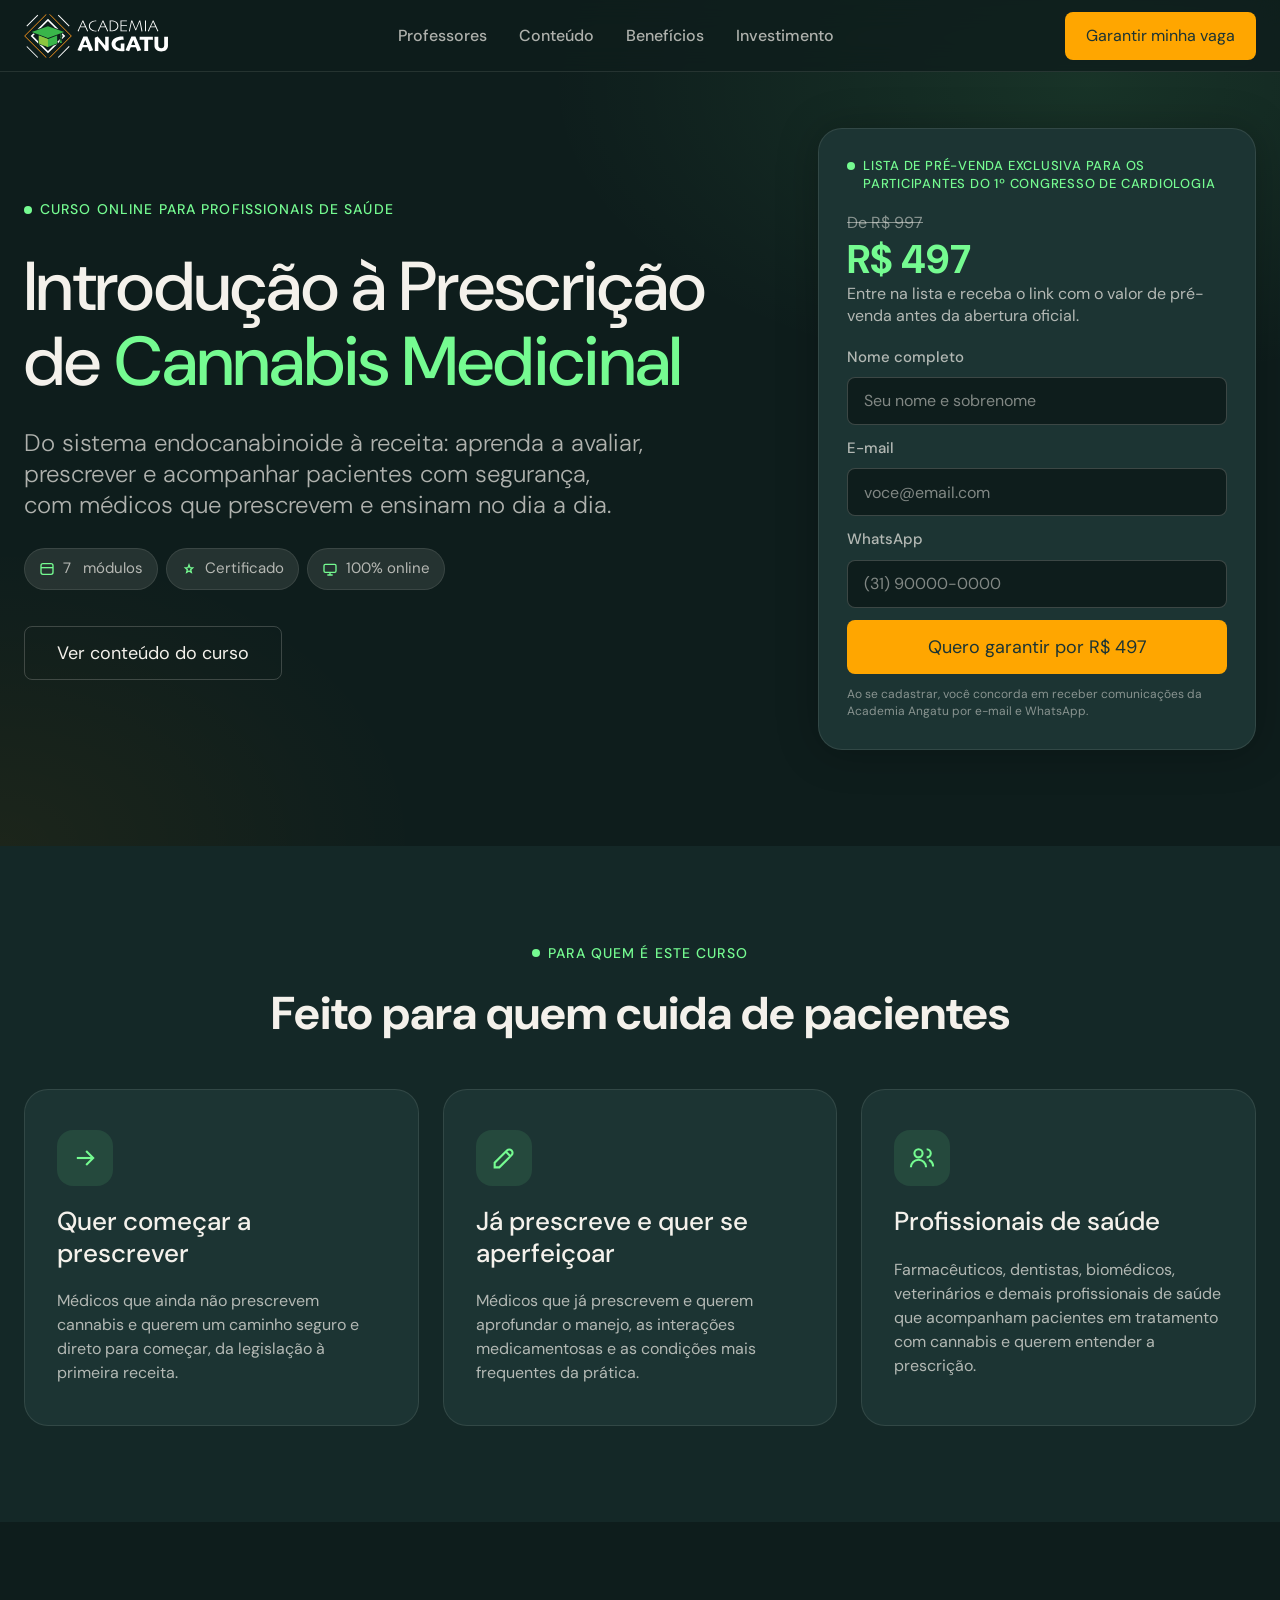
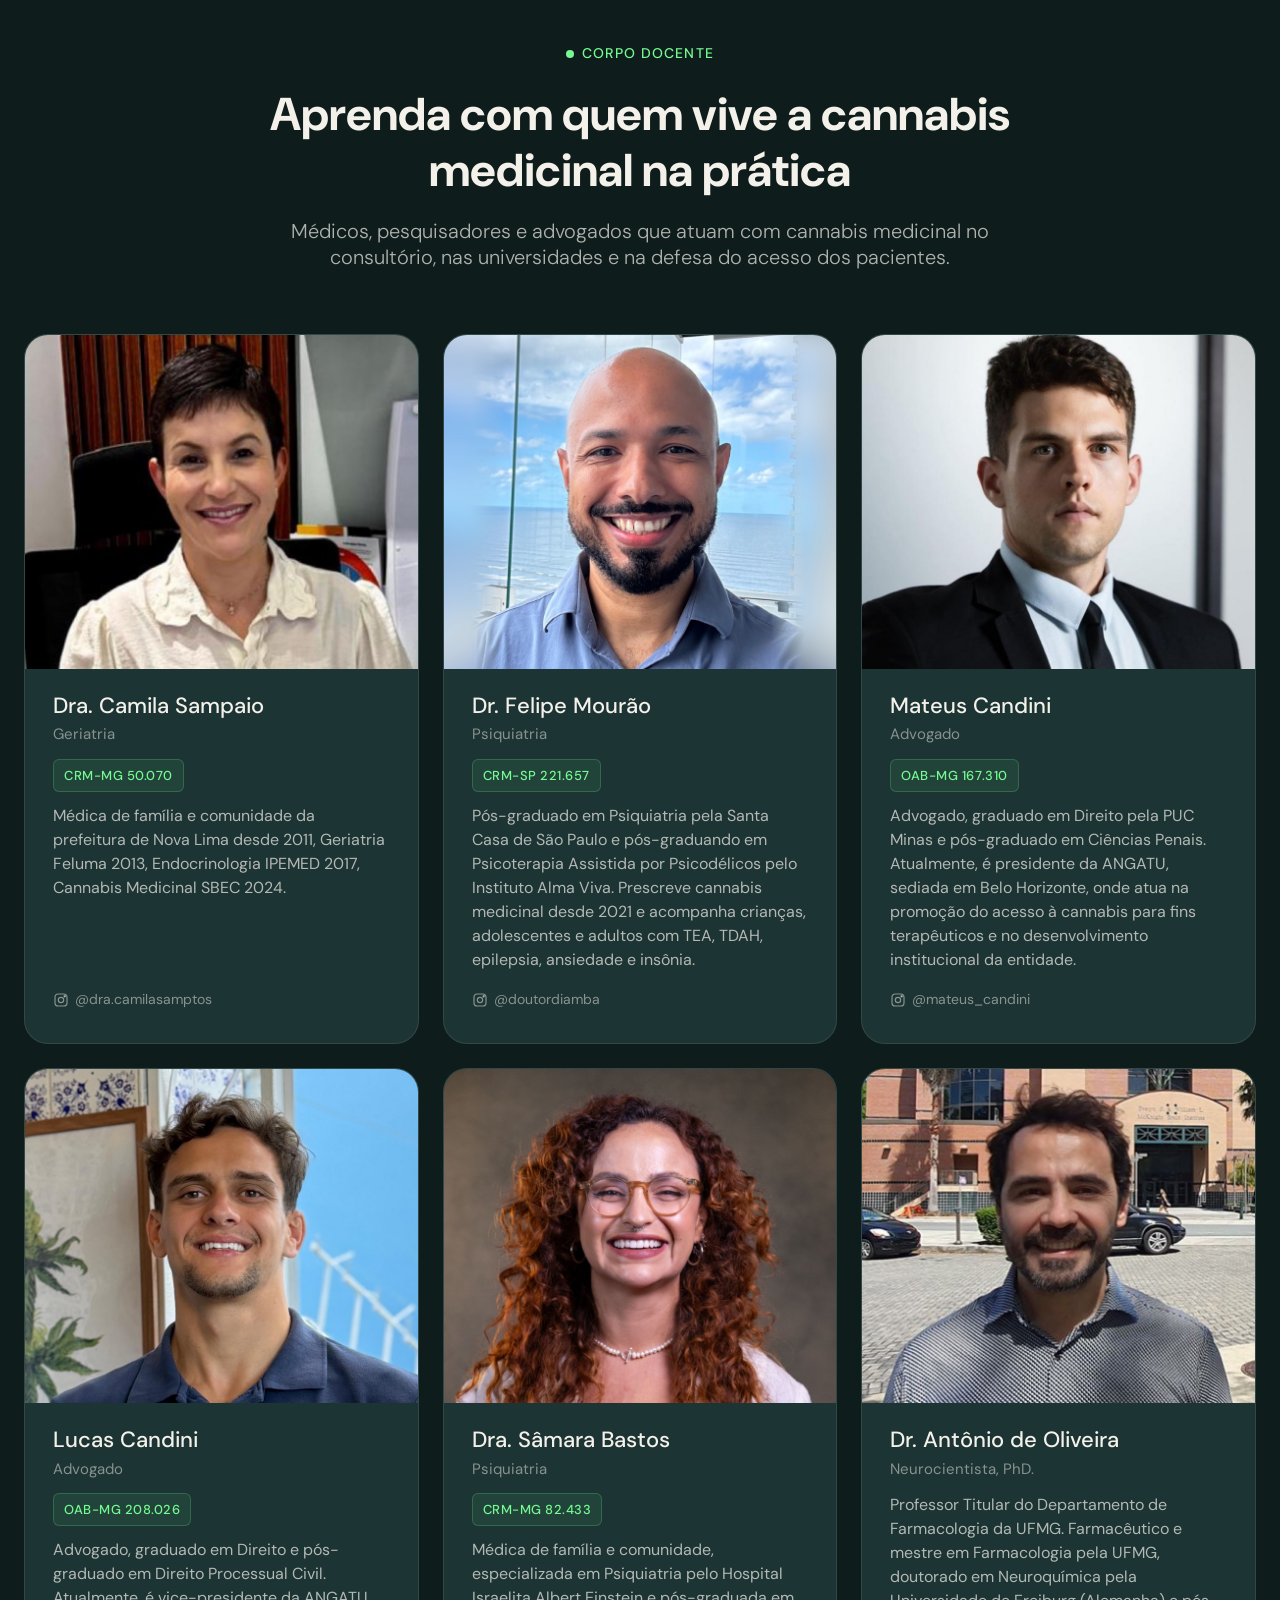
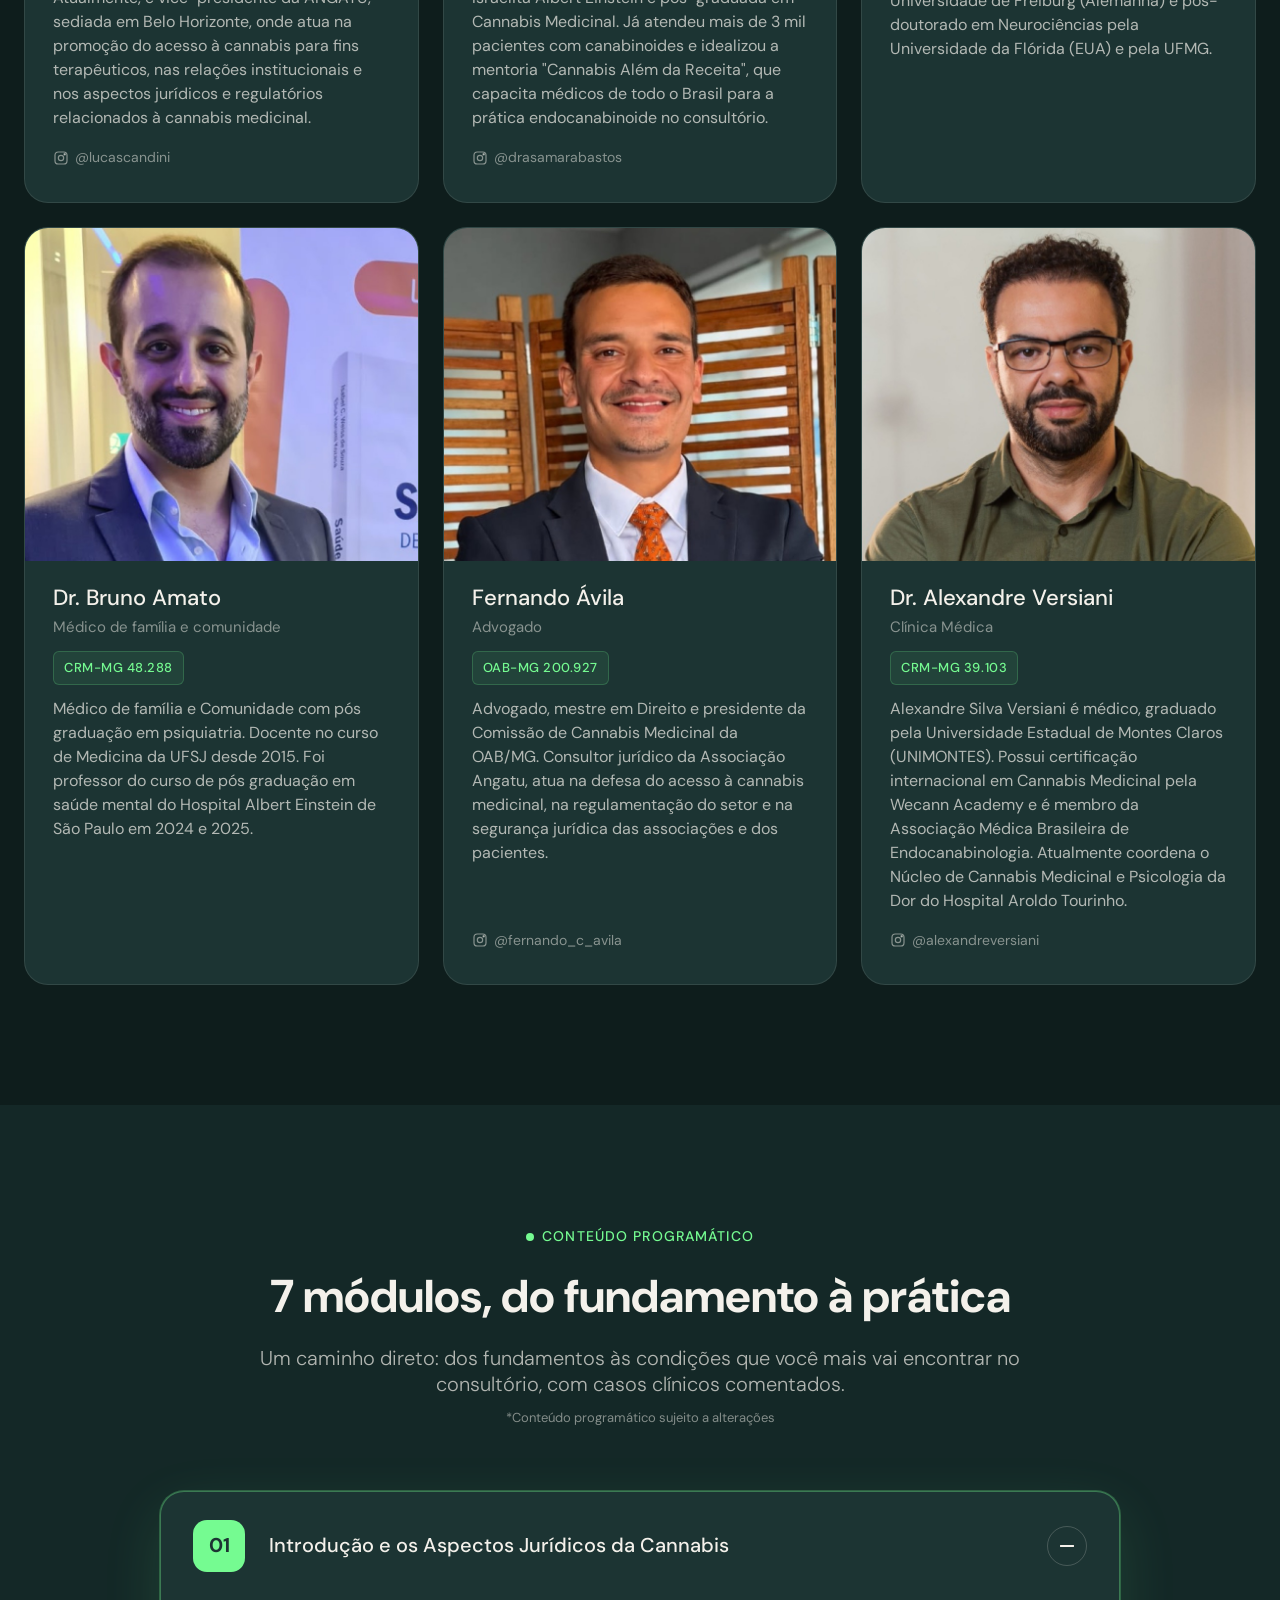
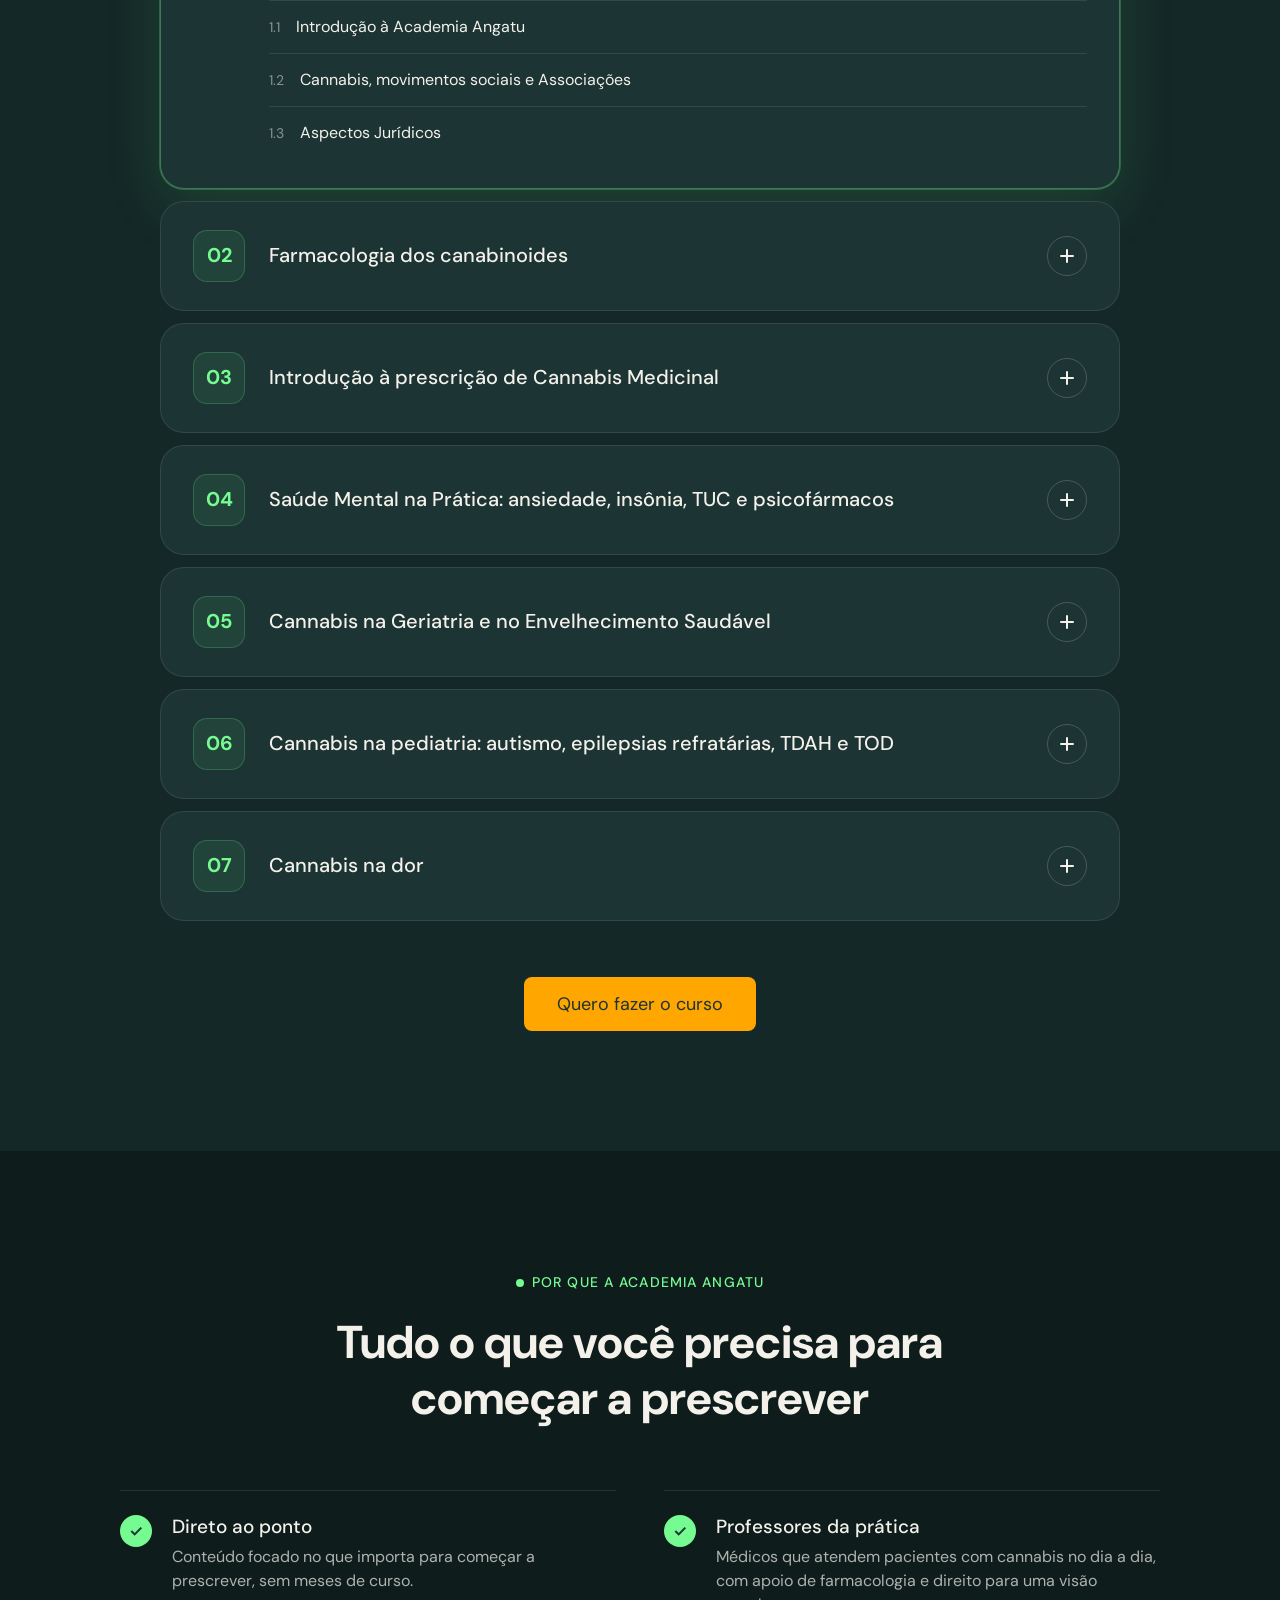
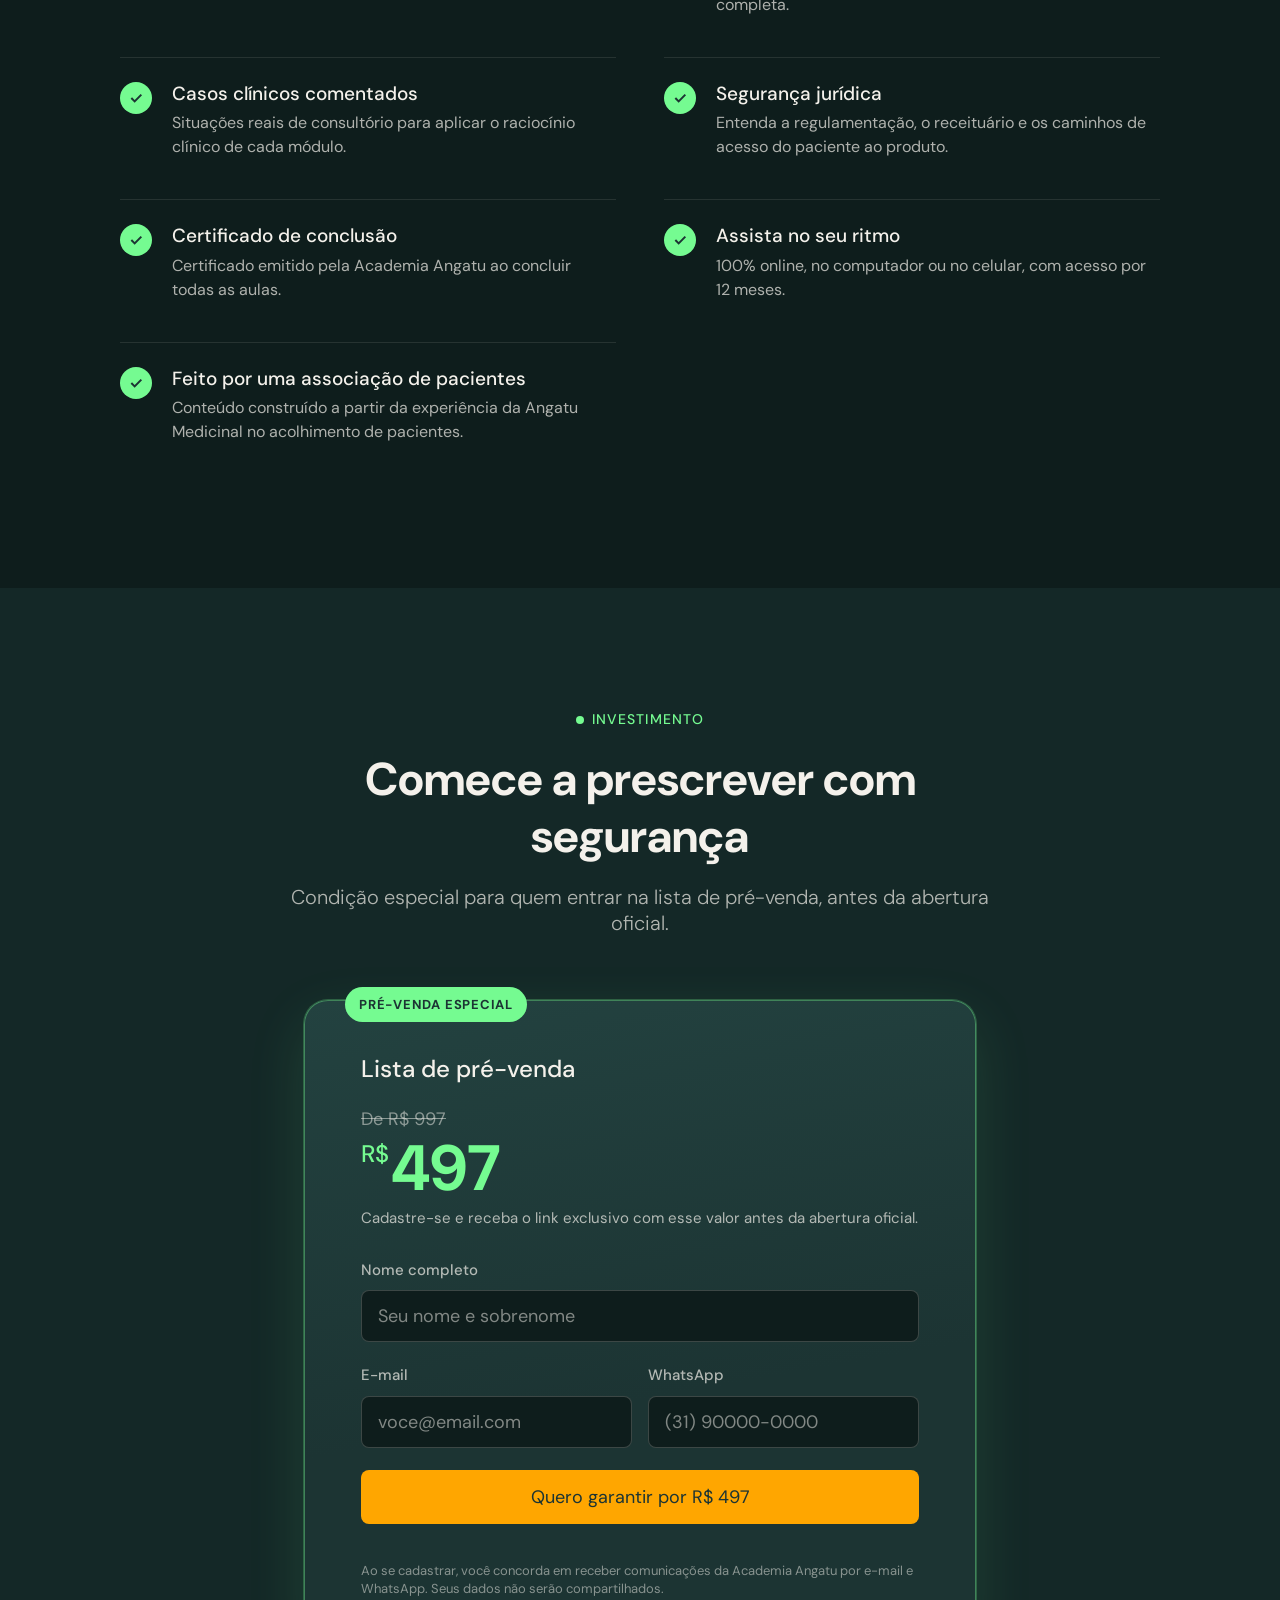
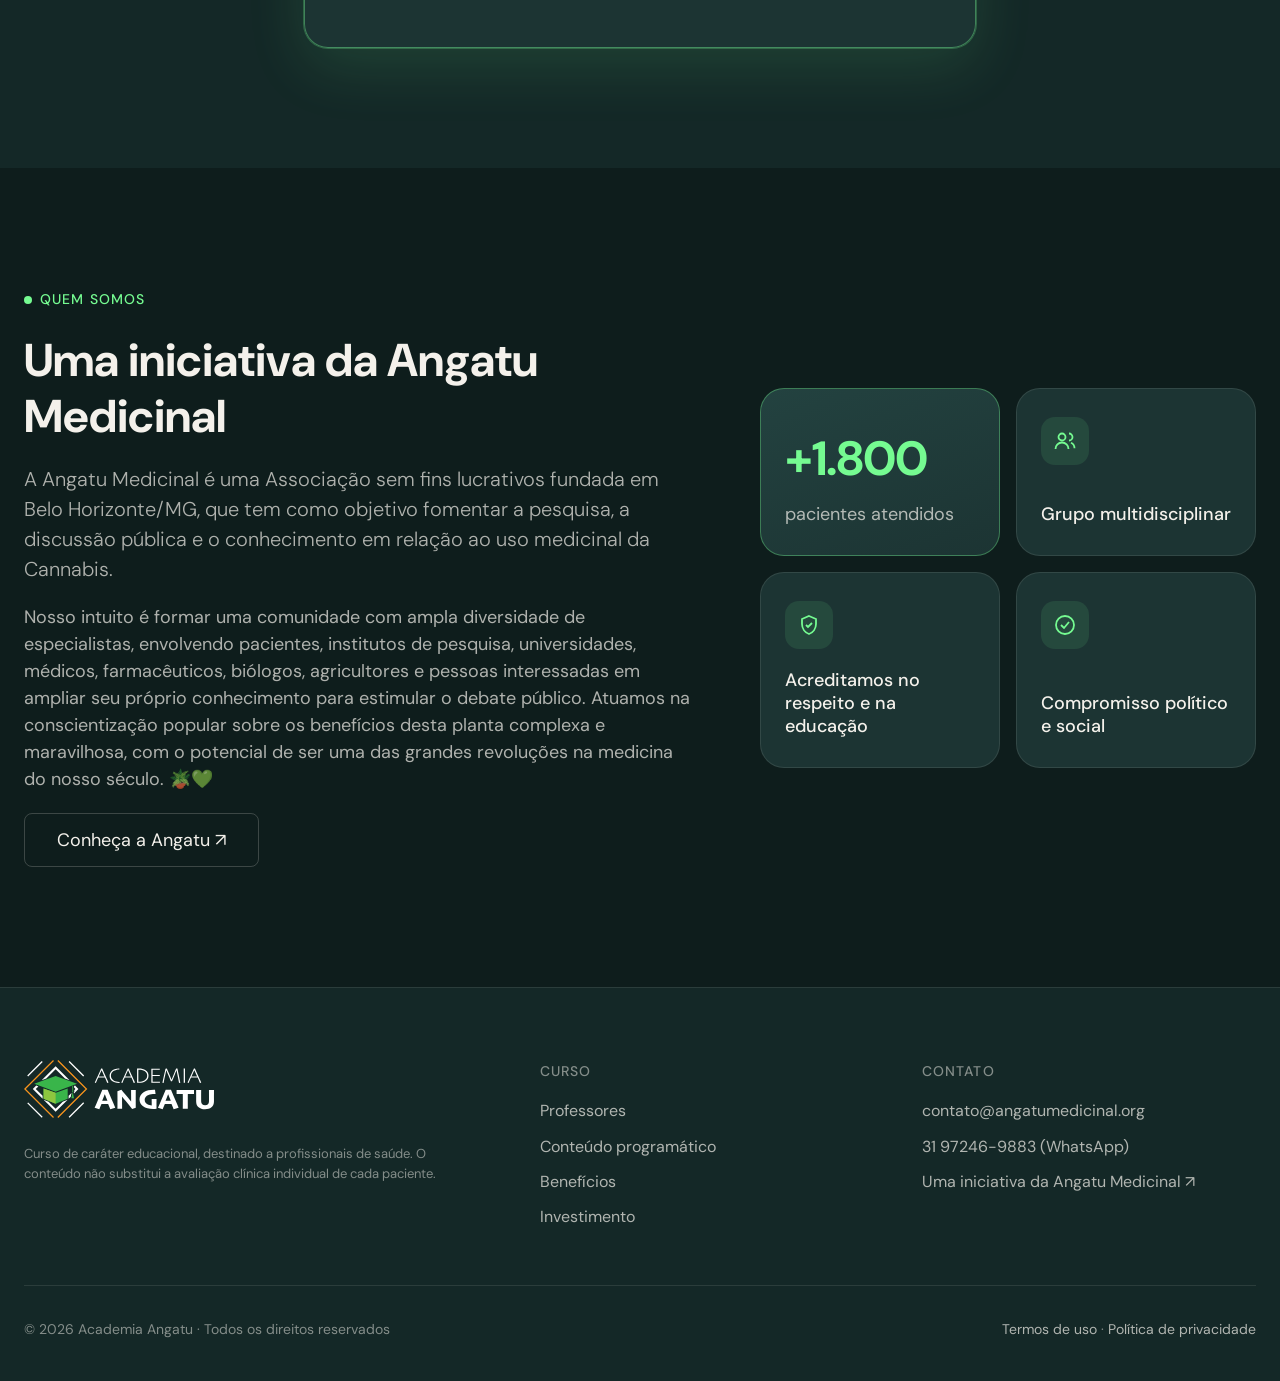
==== commit 0c26c294: "Para quem é: amplia o card de profissionais de saúde Co-Authored-By: Claude Opus 5.5 <noreply@anthro" ====
--- a/site/index.html
+++ b/site/index.html
@@ -113,7 +113,7 @@
       <article class="authority">
         <div class="authority__icon"><svg viewBox="0 0 24 24" fill="none" stroke="currentColor" stroke-width="1.8"><circle cx="9" cy="8" r="3.5"/><path d="M2.5 20c0-3.6 2.9-6.5 6.5-6.5s6.5 2.9 6.5 6.5"/><path d="M16 4.5a3.5 3.5 0 010 7M18 13.7c2 .9 3.5 3.1 3.5 5.6"/></svg></div>
         <h3>Profissionais de saúde</h3>
-        <p class="body-small muted">Farmacêuticos e demais profissionais de saúde que acompanham pacientes em tratamento com cannabis e querem entender a prescrição.</p>
+        <p class="body-small muted">Farmacêuticos, dentistas, biomédicos, veterinários e demais profissionais de saúde que acompanham pacientes em tratamento com cannabis e querem entender a prescrição.</p>
       </article>
     </div>
   </div>
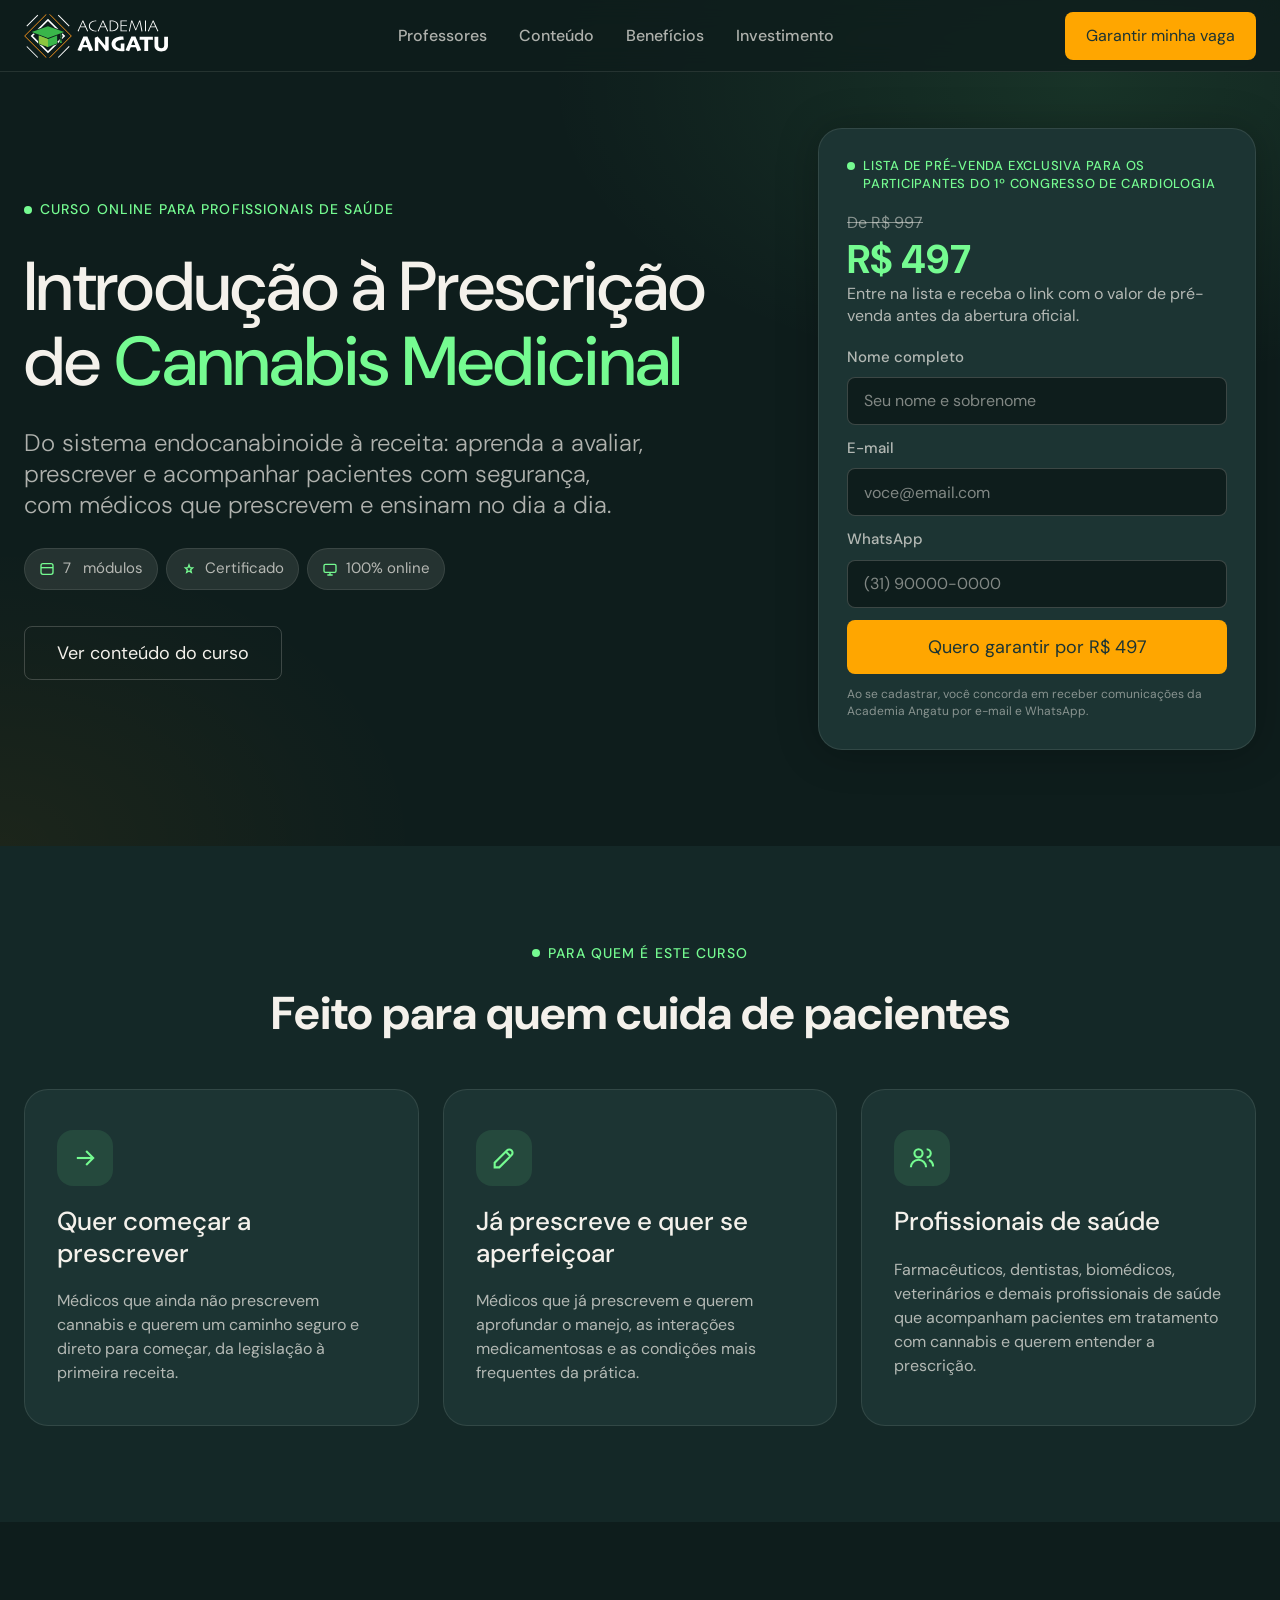
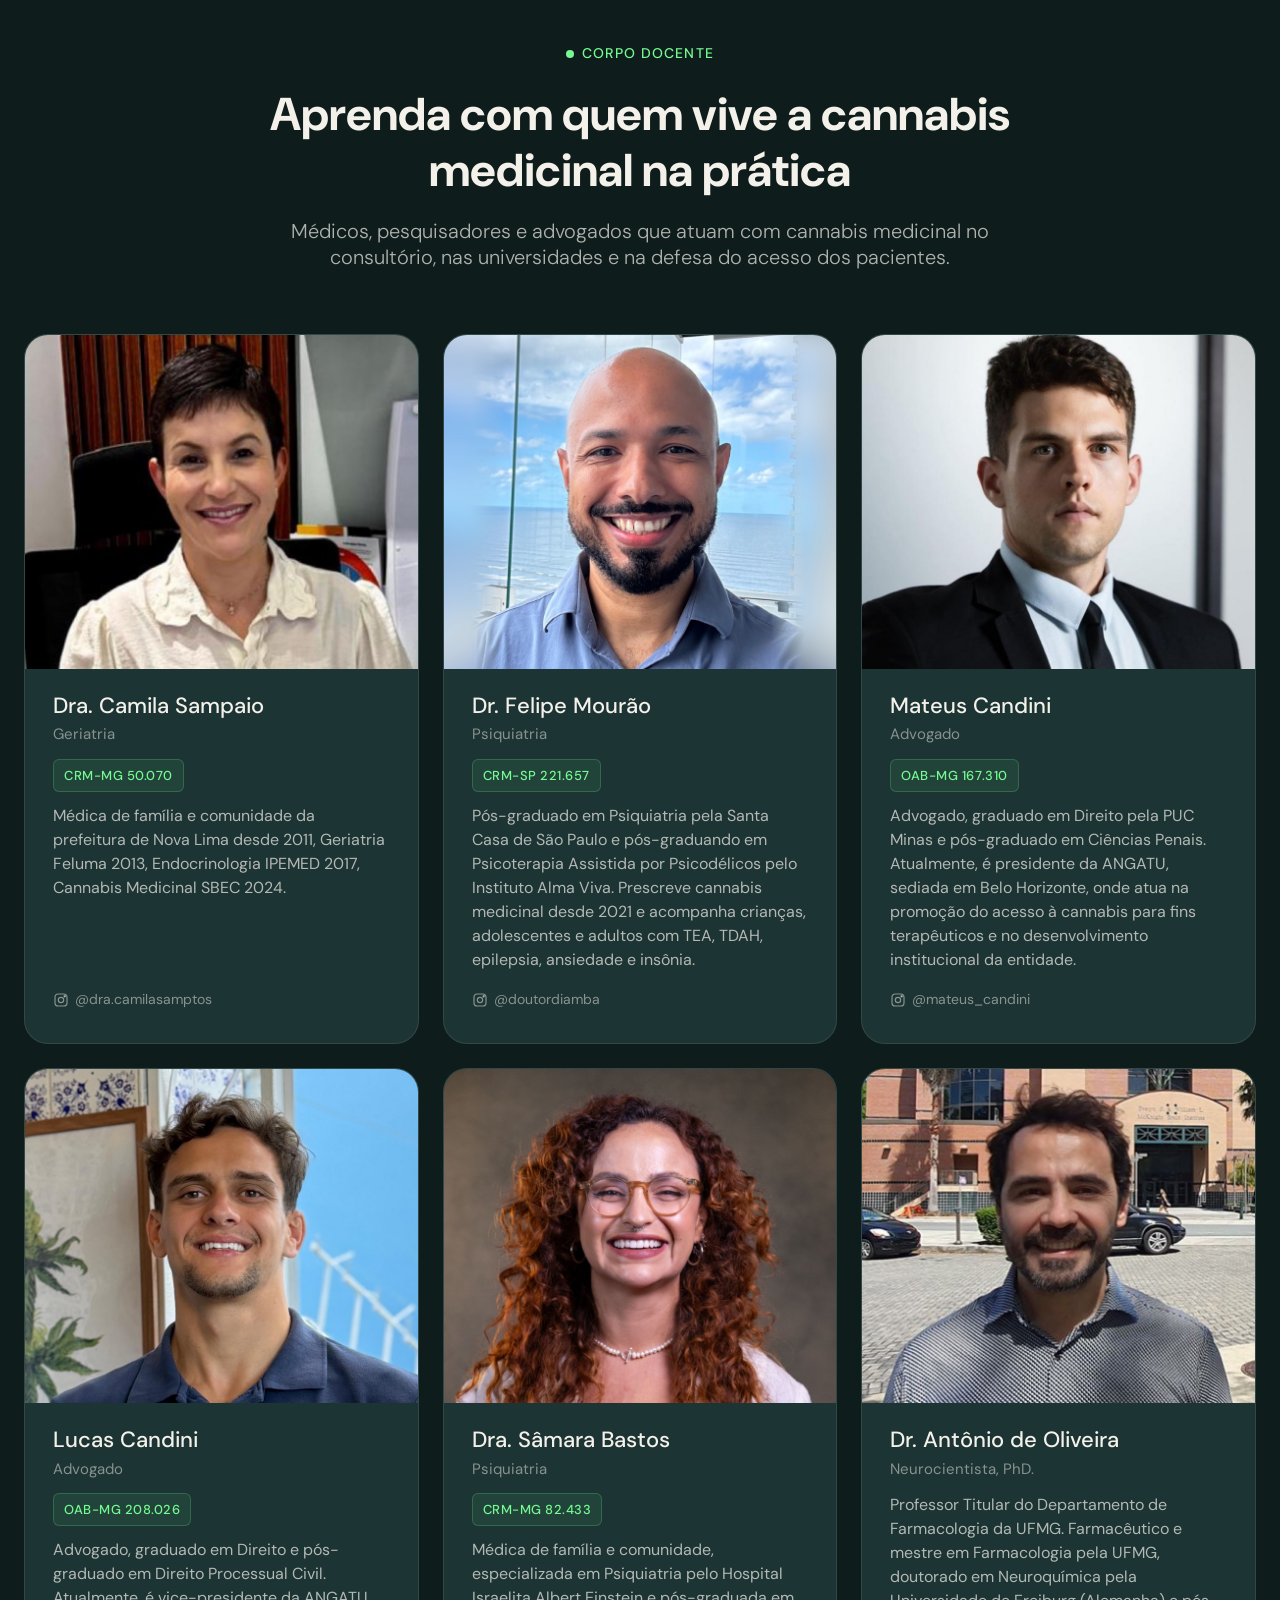
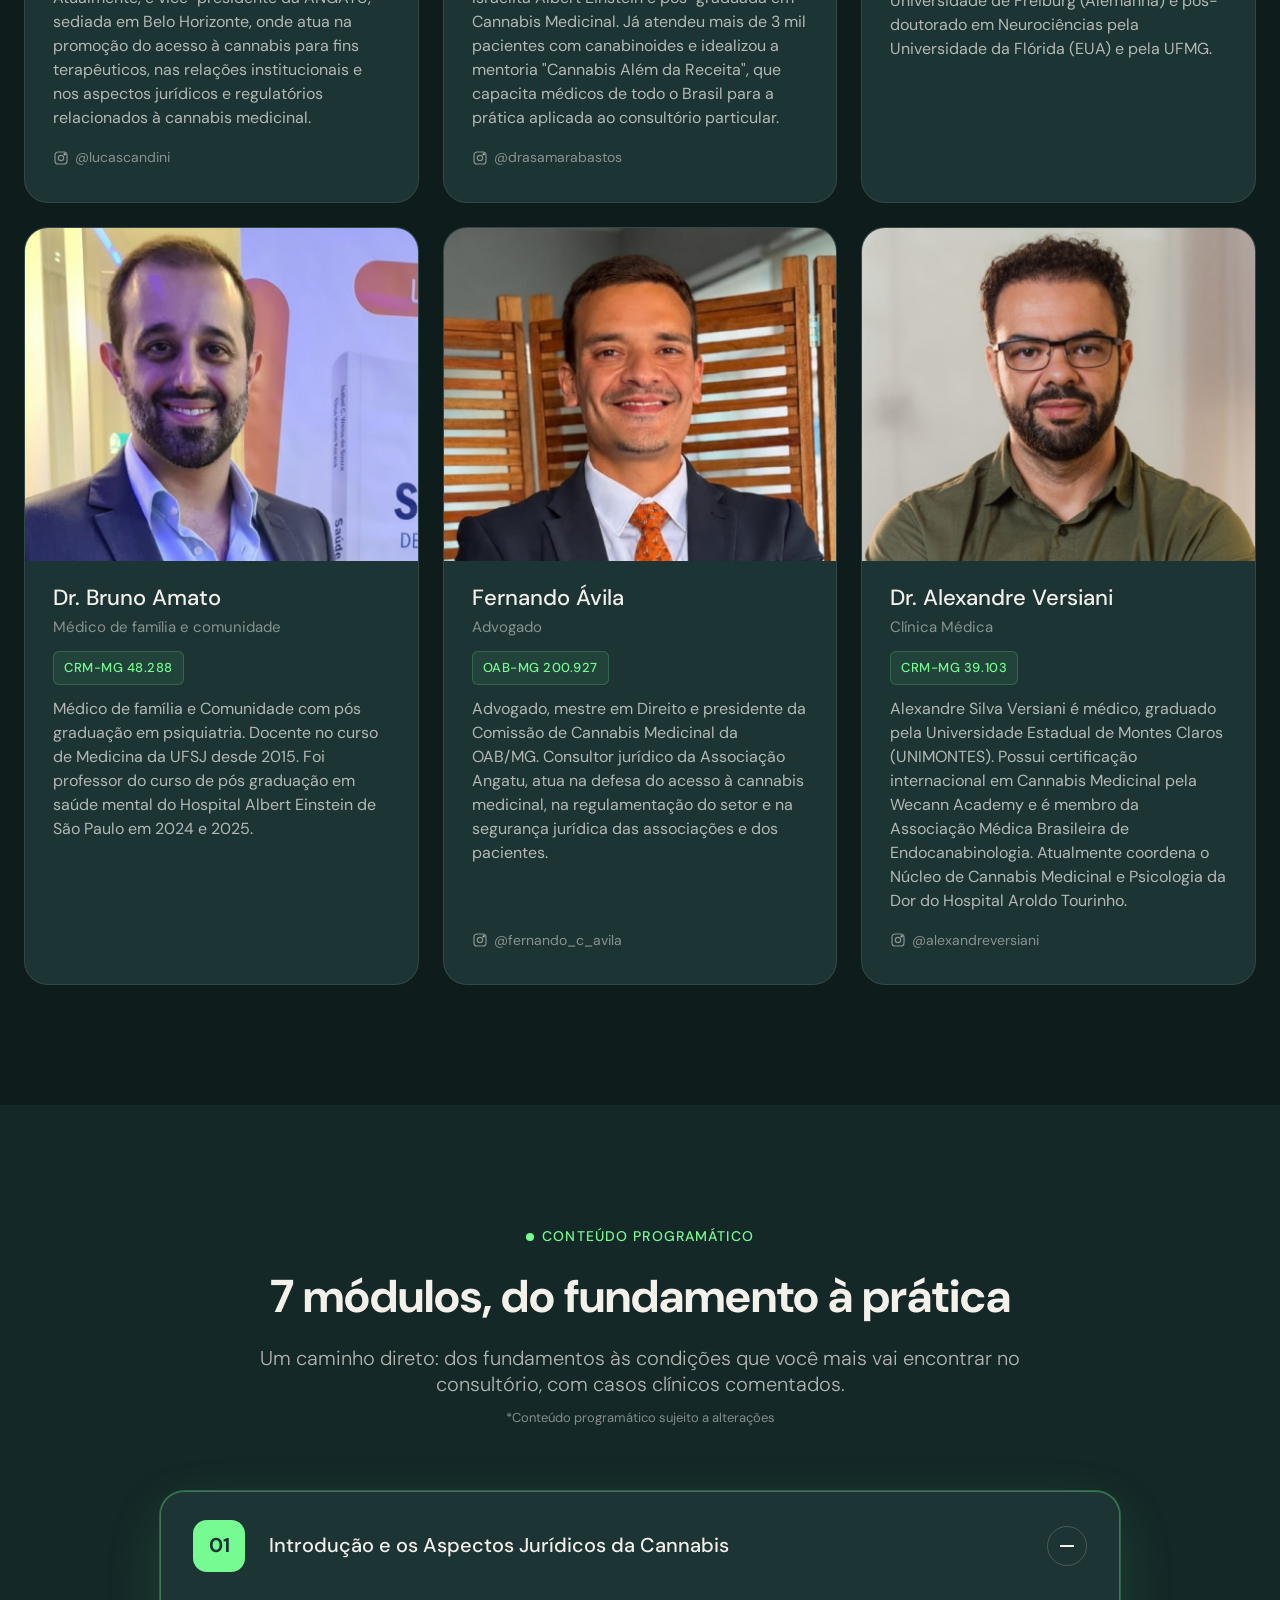
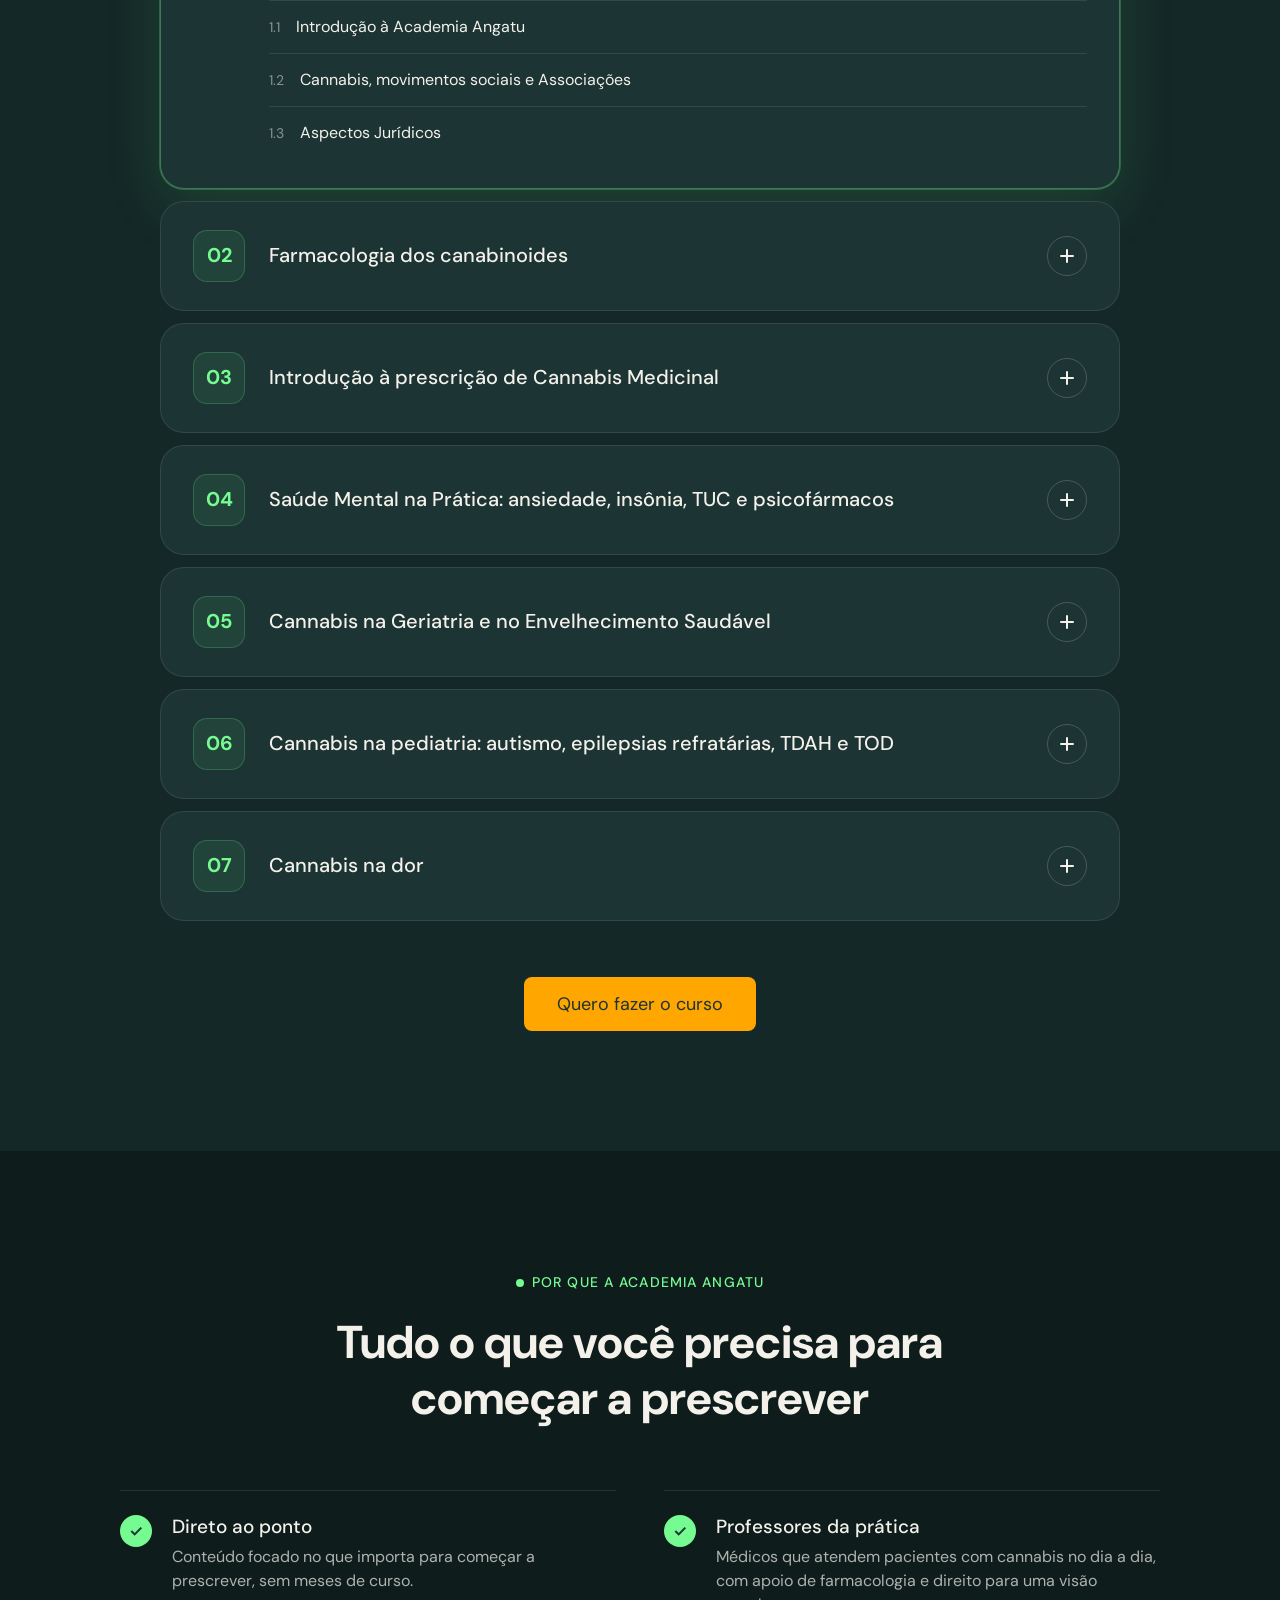
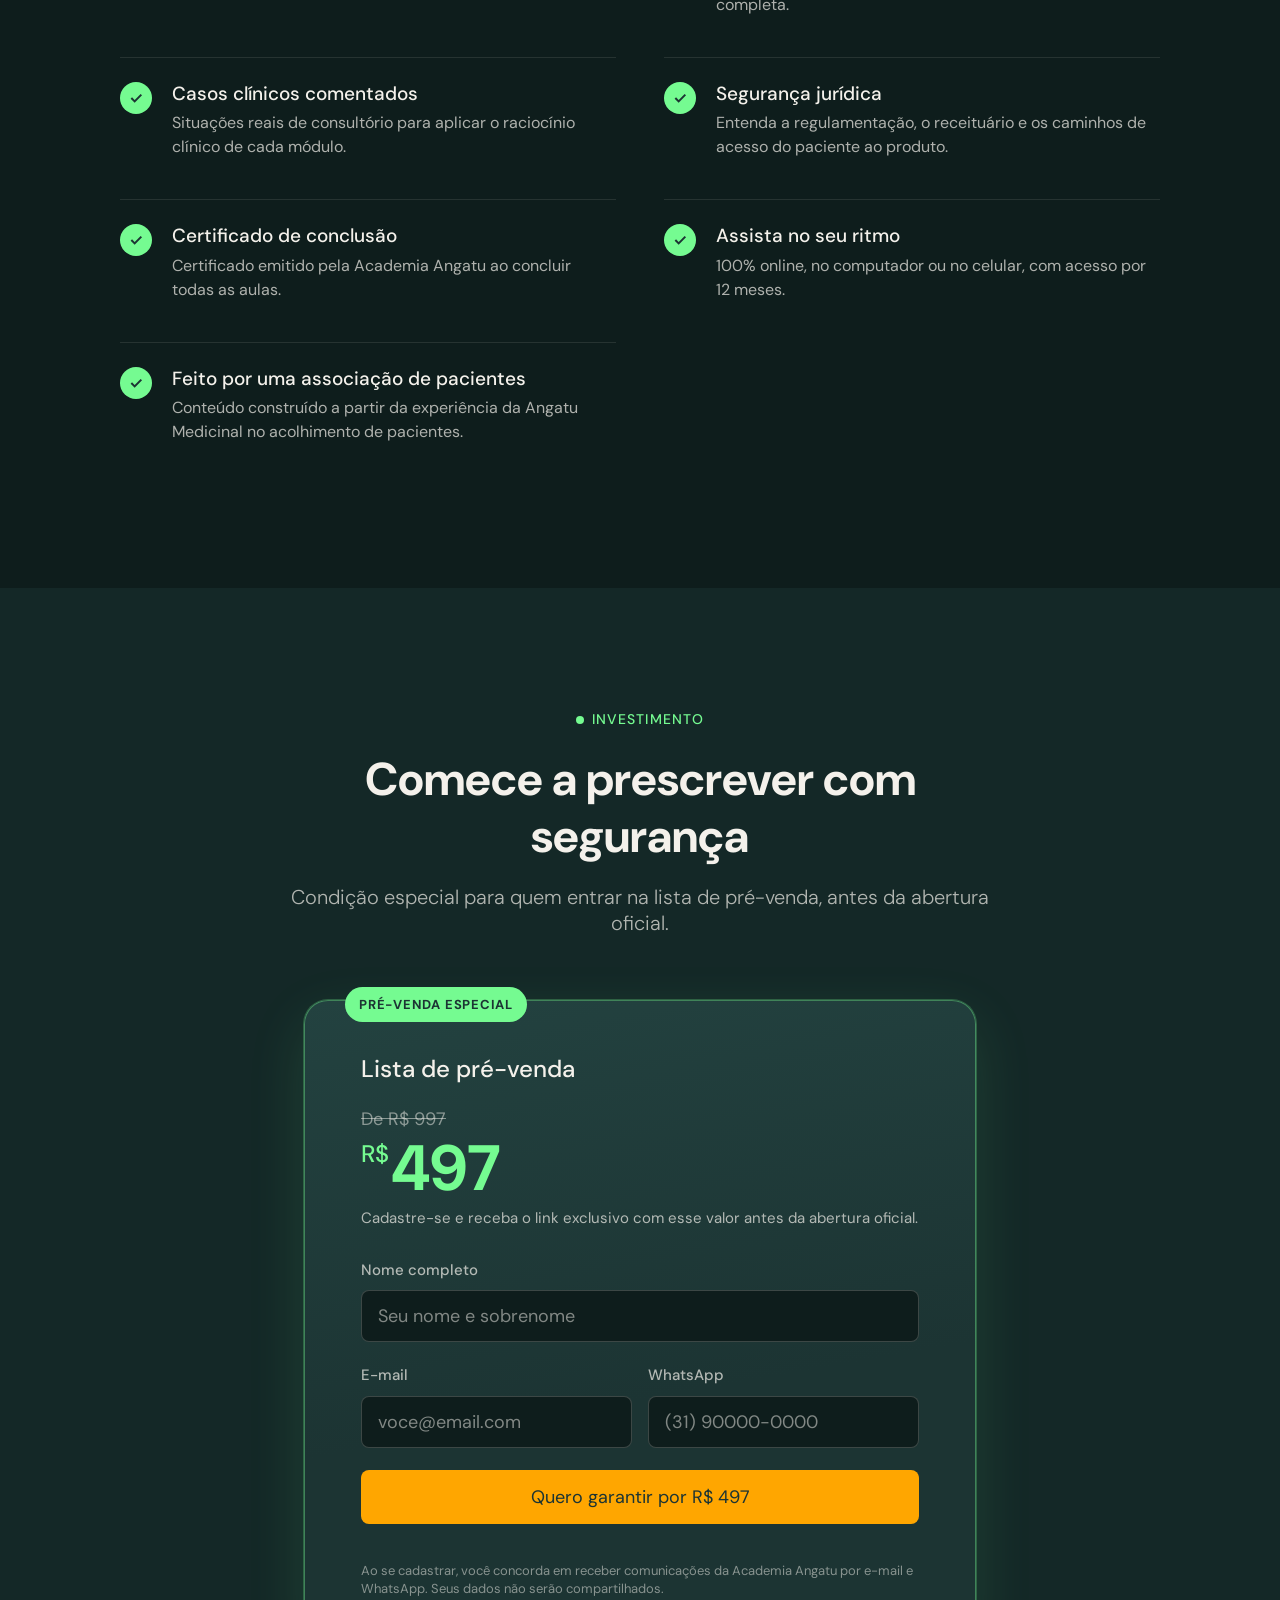
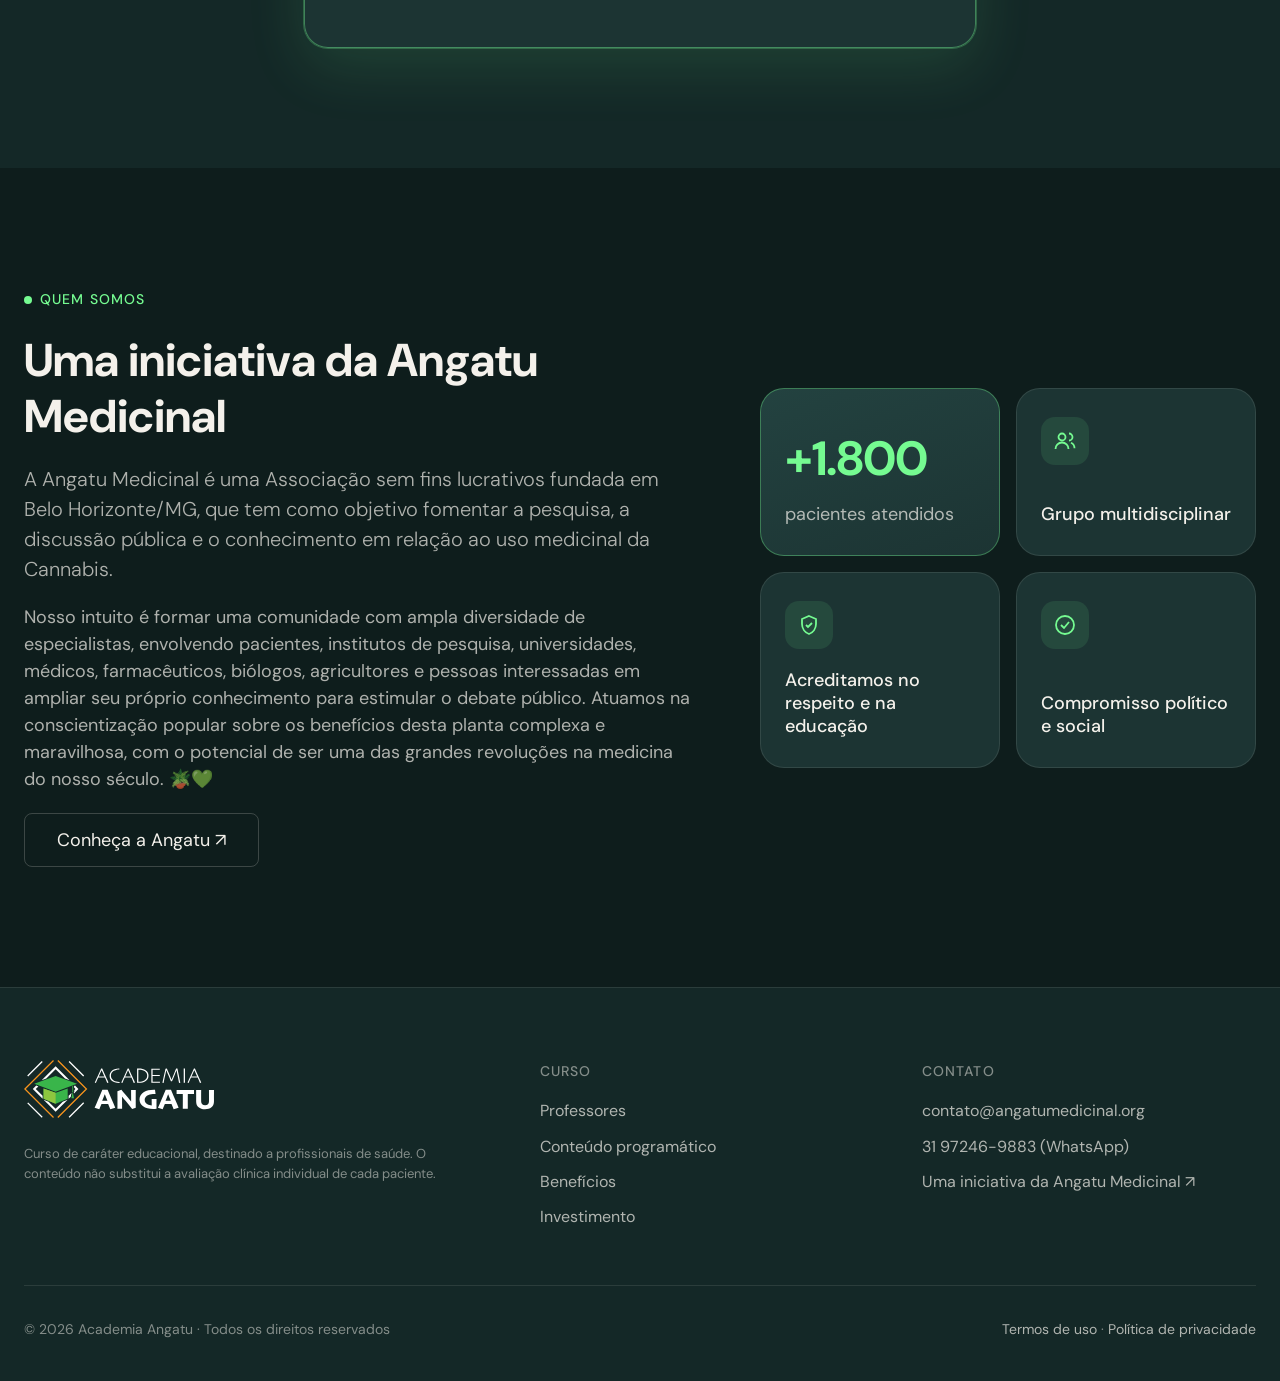
==== commit 788de88a: "Dra. Sâmara: bio ajustada Co-Authored-By: Claude Opus 5.5 <noreply@anthropic.com>" ====
--- a/site/index.html
+++ b/site/index.html
@@ -10,7 +10,7 @@
 <link rel="apple-touch-icon" href="img/apple-touch-icon.png">
 <link rel="stylesheet" href="../design-system/angatu-tokens.css">
 <link rel="stylesheet" href="../design-system/angatu-components.css">
-<link rel="stylesheet" href="css/academia.css?v=22">
+<link rel="stylesheet" href="css/academia.css?v=23">
 </head>
 <body>
 
@@ -320,7 +320,7 @@
   </div>
 </footer>
 
-<script src="js/content.js?v=22"></script>
-<script src="js/main.js?v=22"></script>
+<script src="js/content.js?v=23"></script>
+<script src="js/main.js?v=23"></script>
 </body>
 </html>
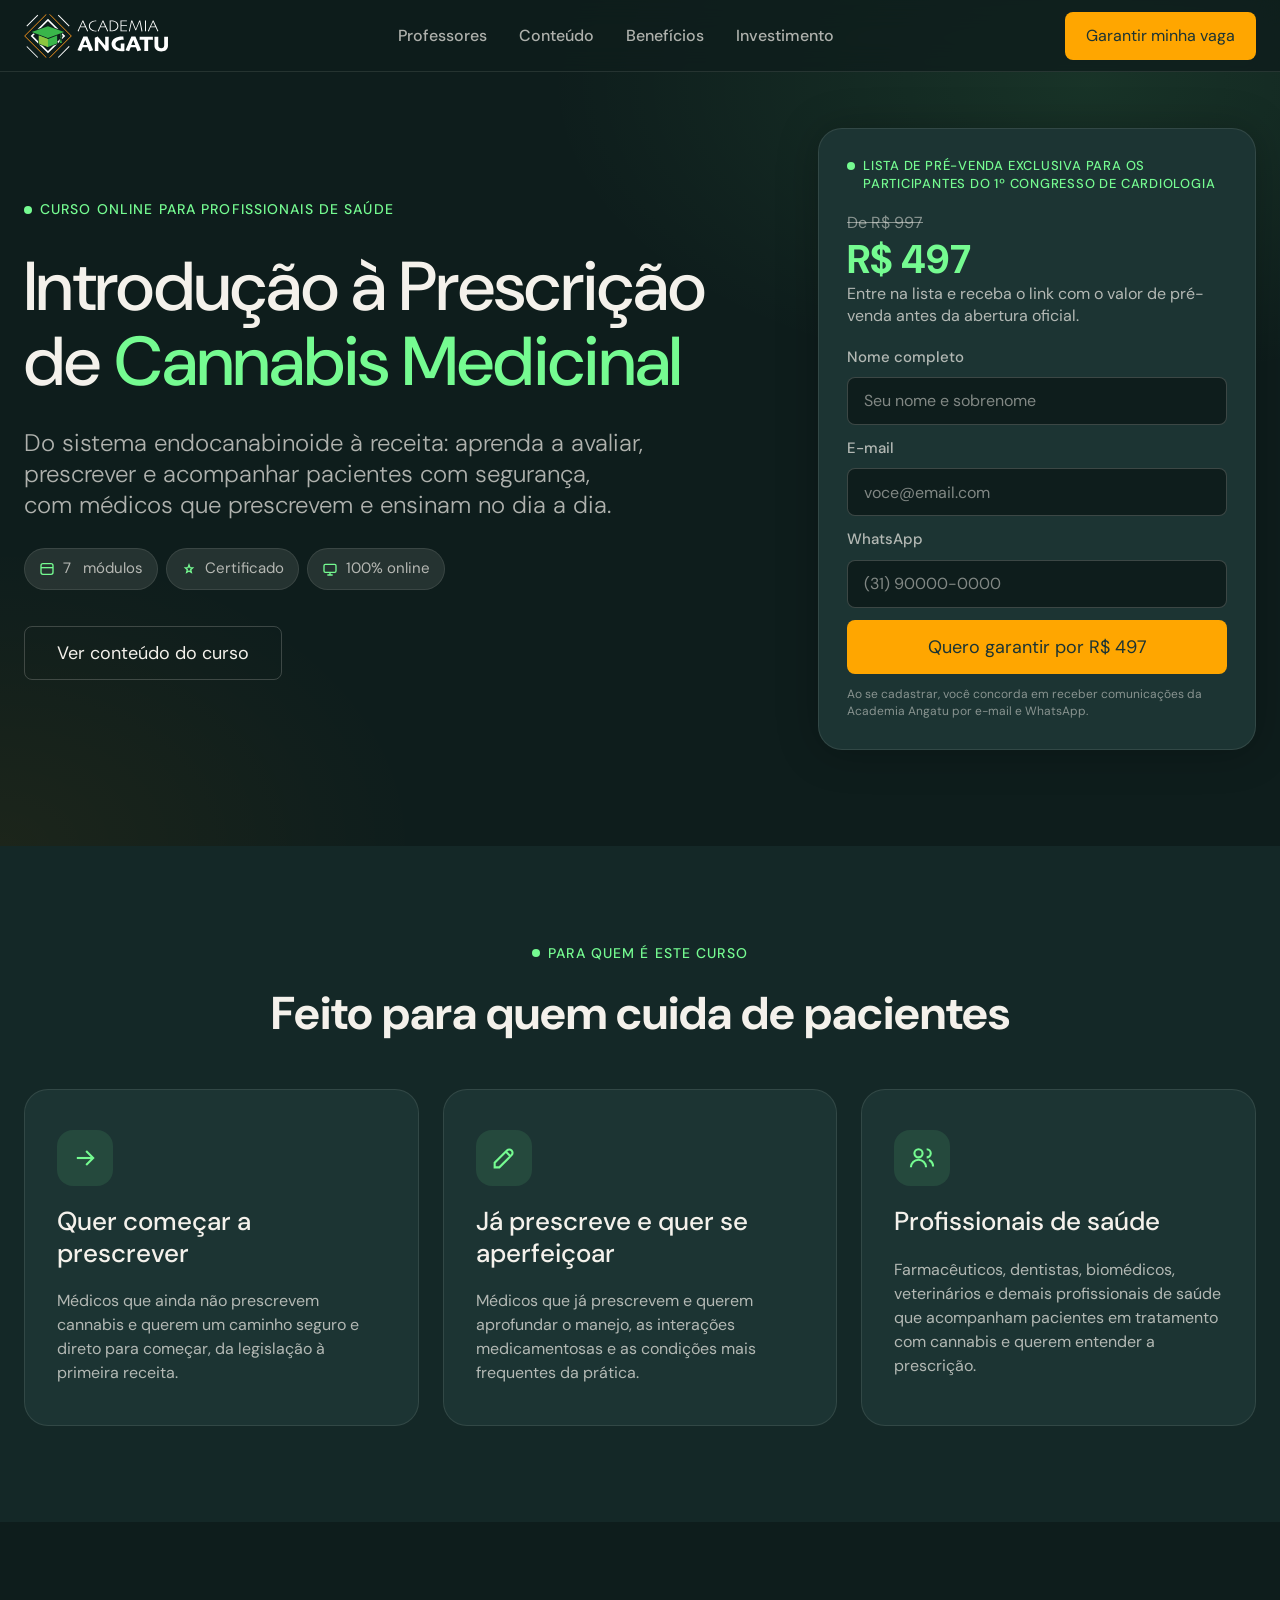
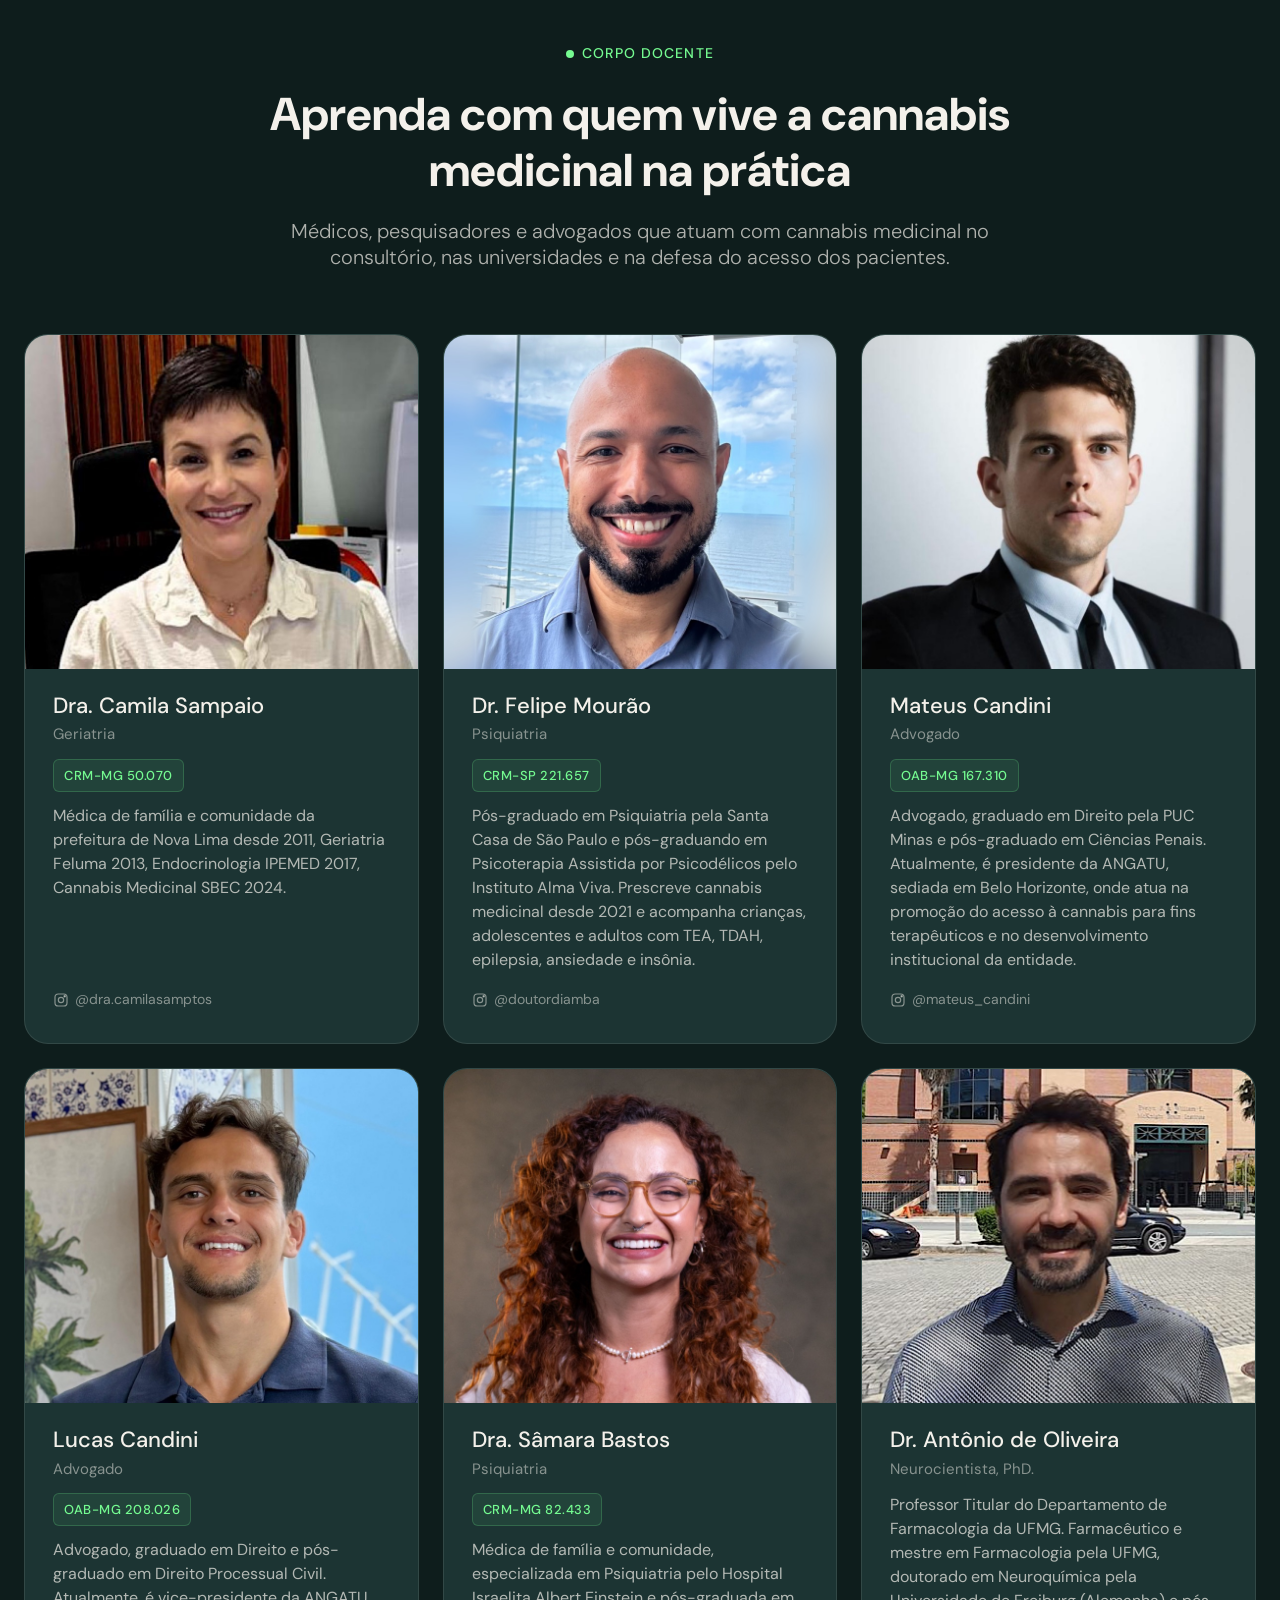
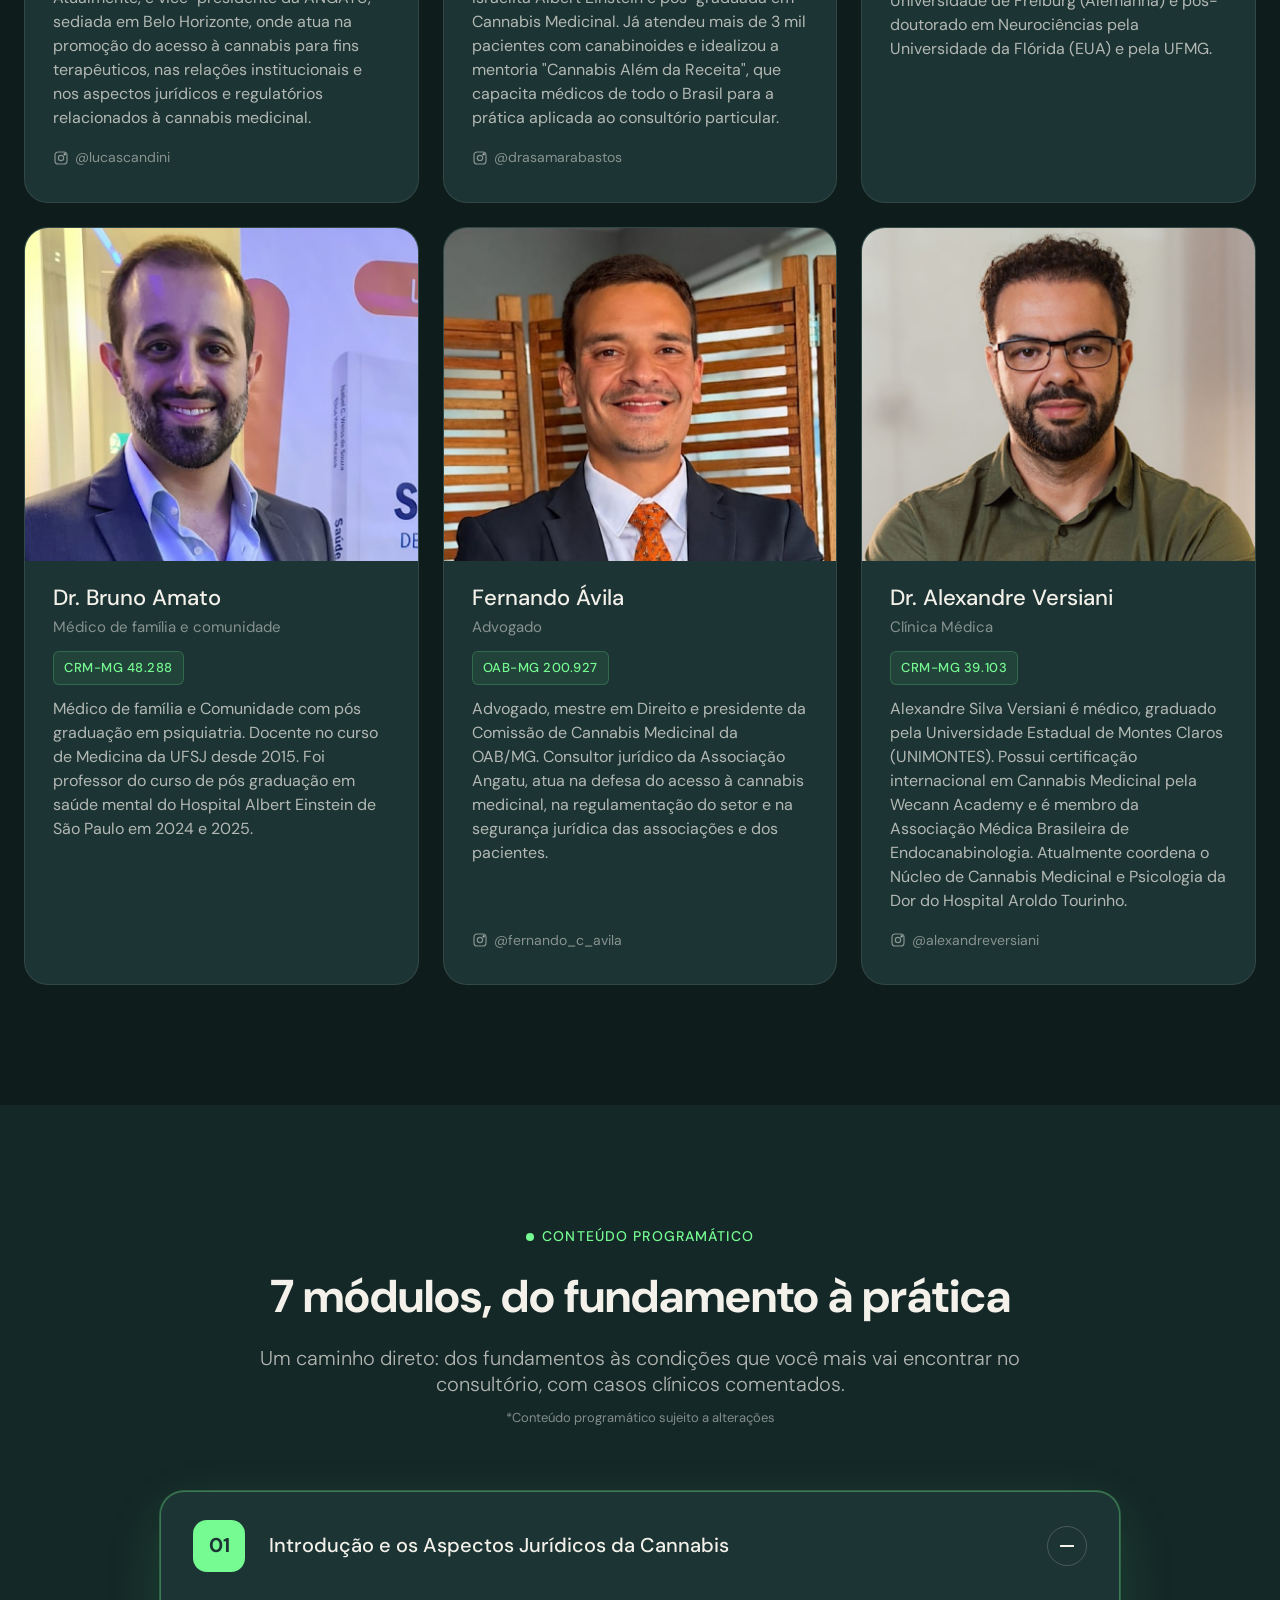
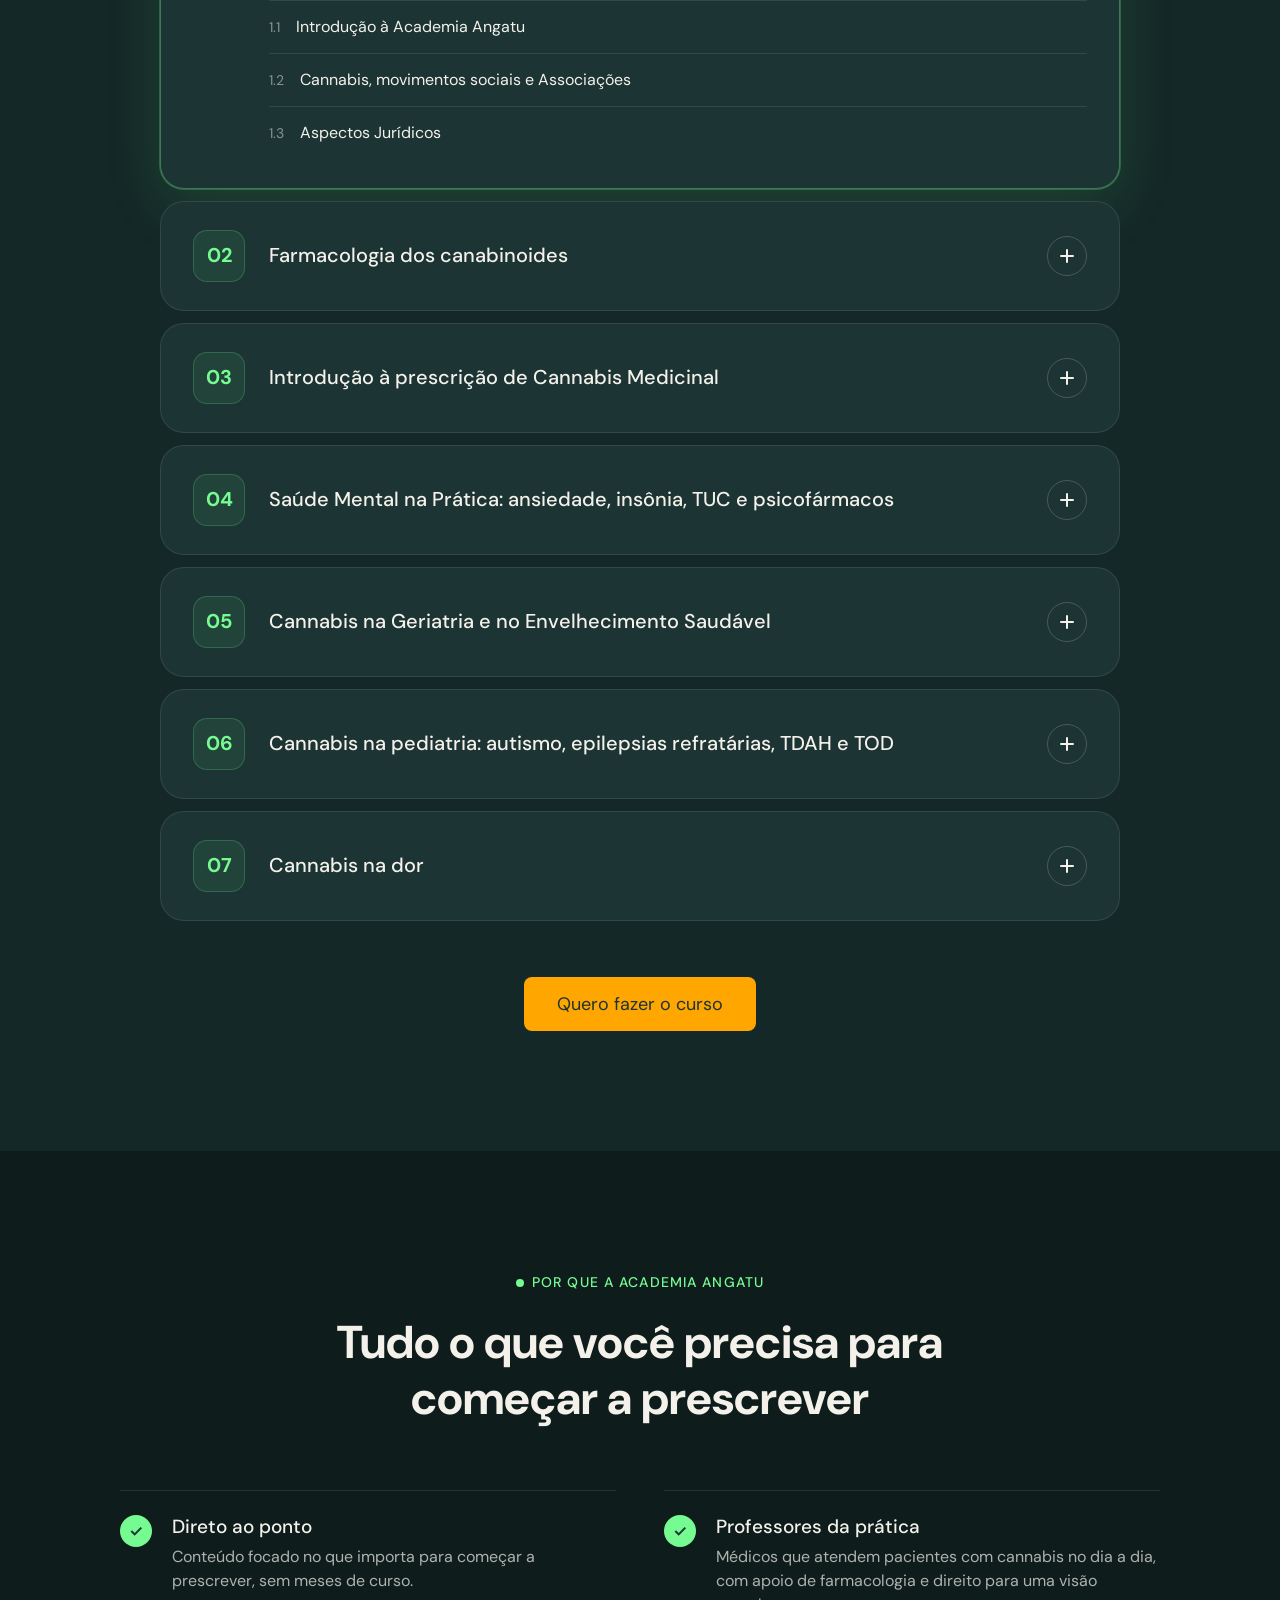
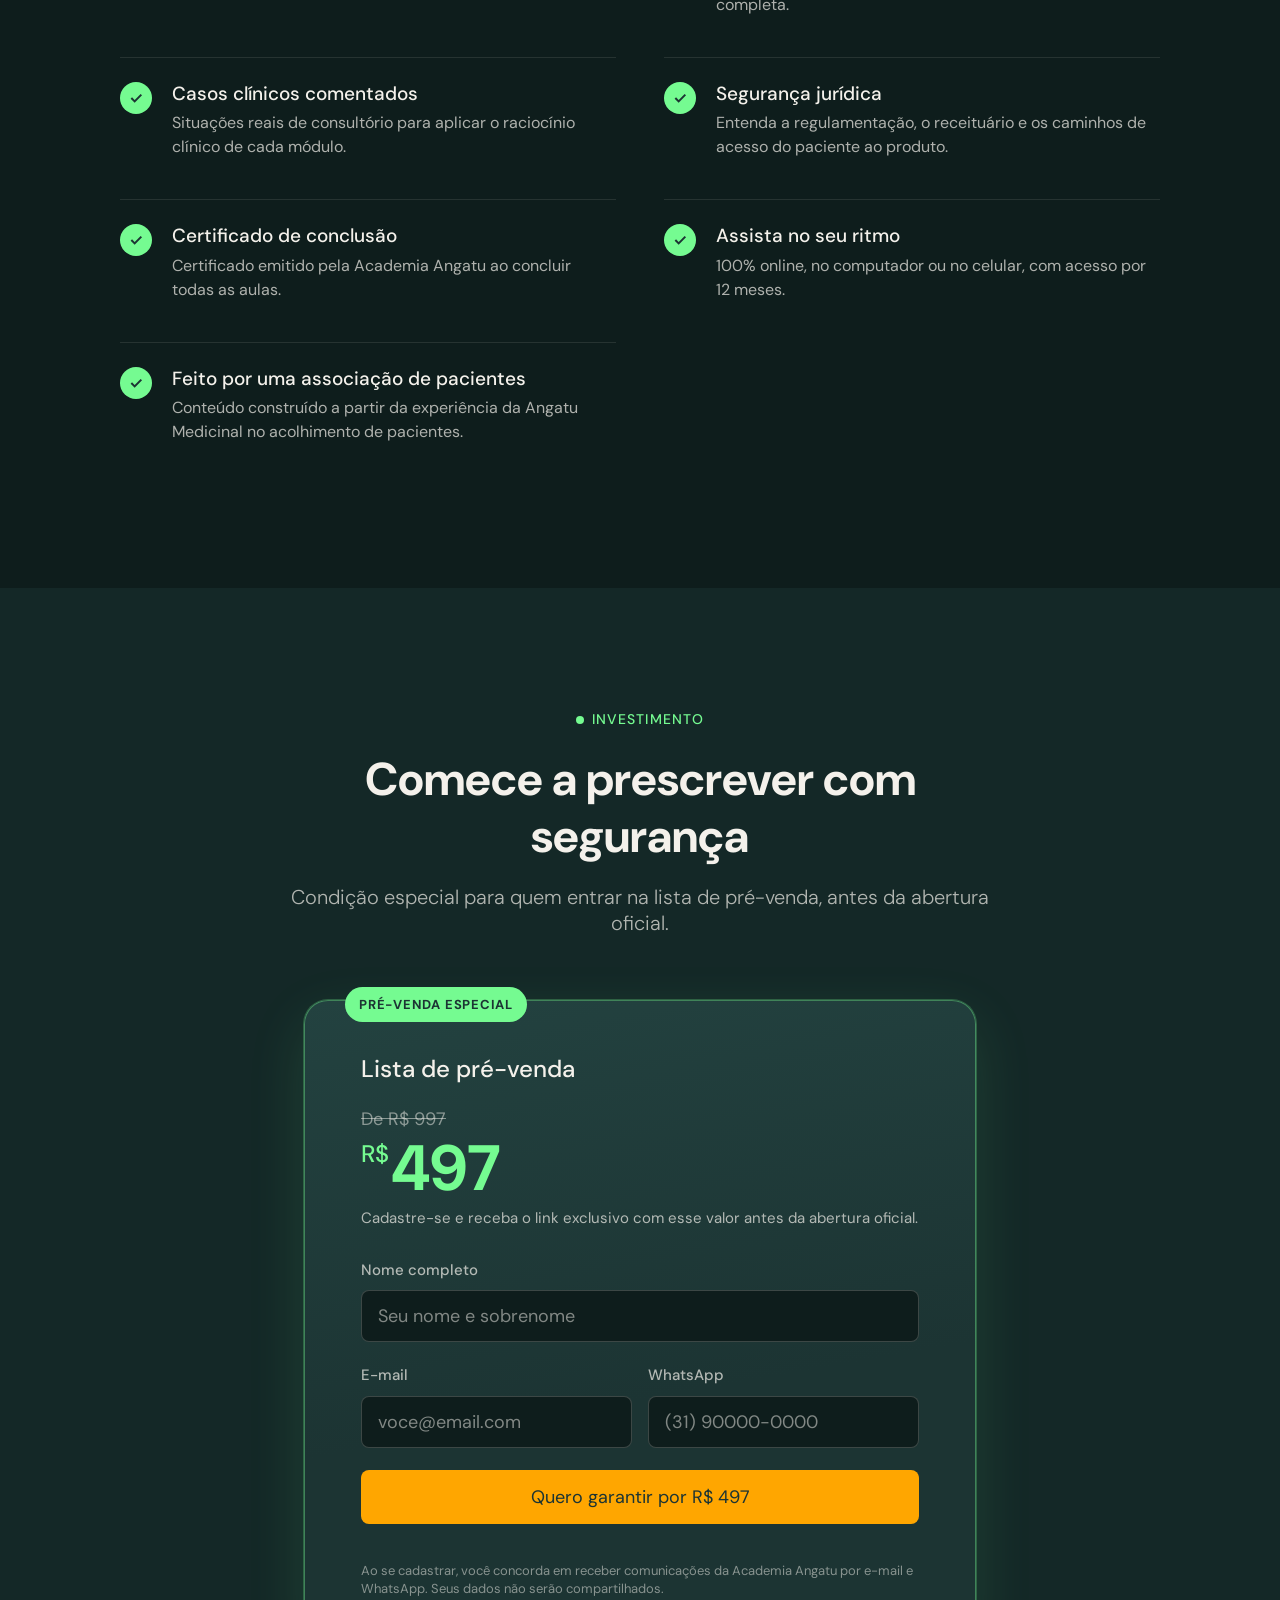
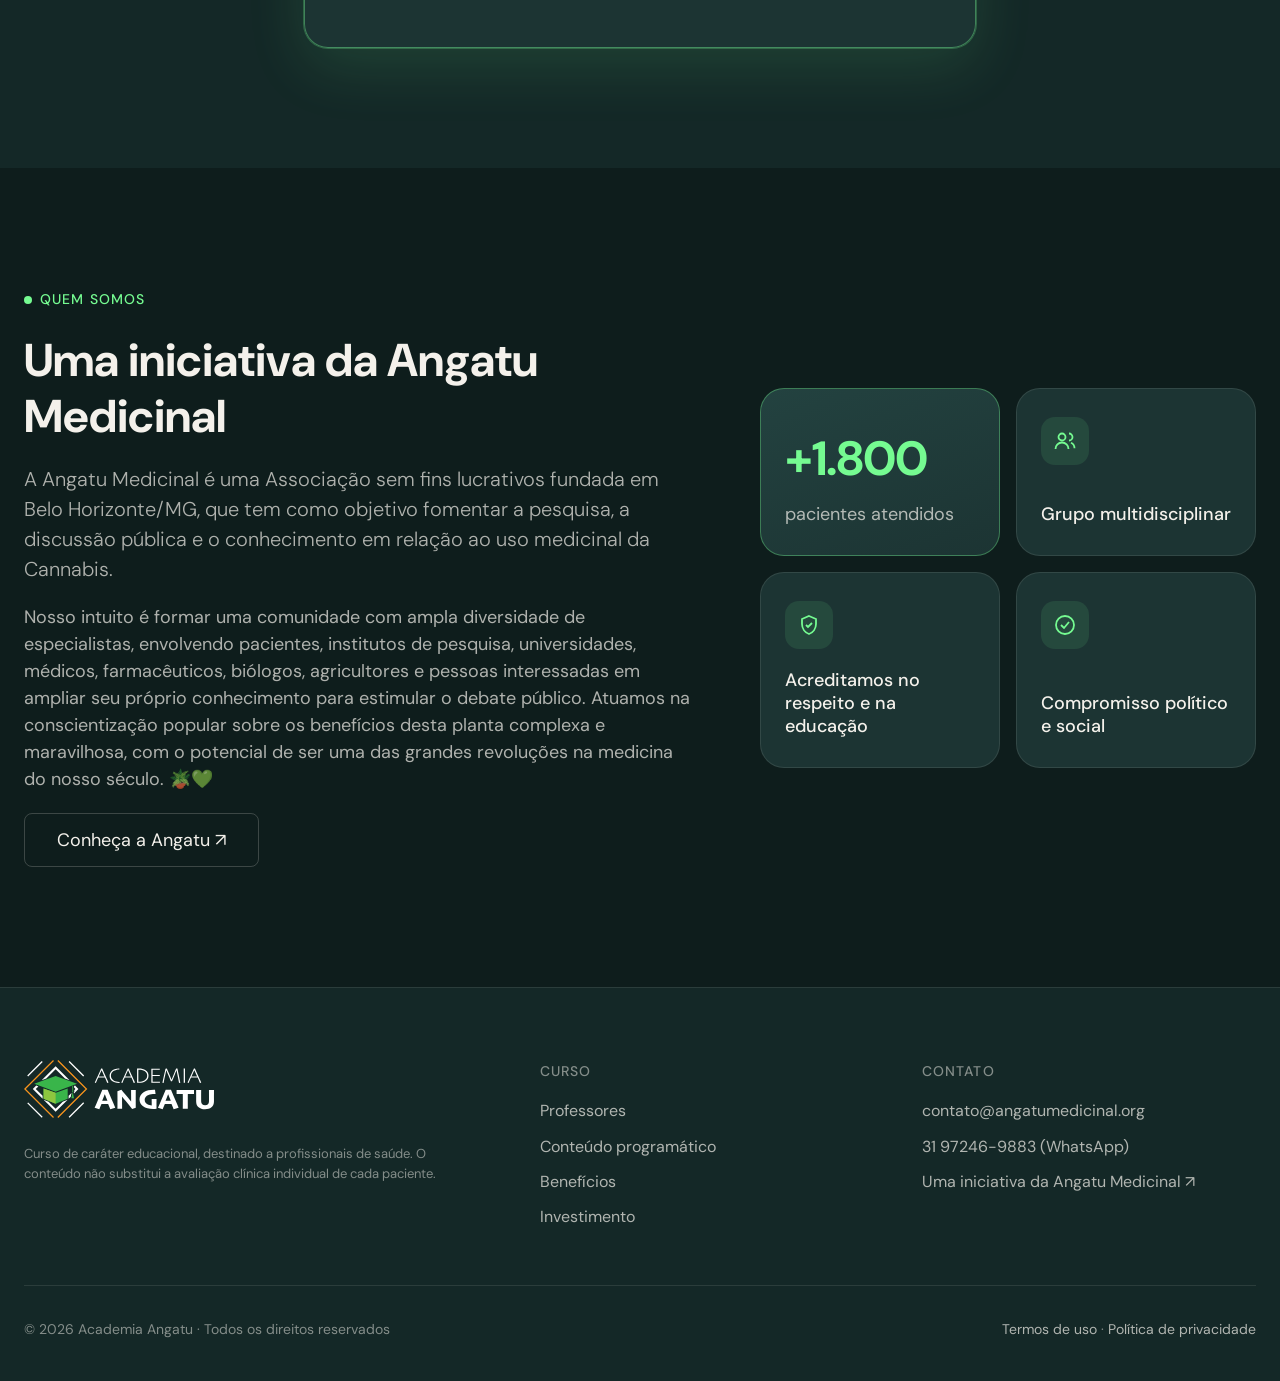
==== commit 0ffe8f00: "Fotos de 5 professores com nitidez leve Co-Authored-By: Claude Opus 5.5 <noreply@anthropic.com>" ====
--- a/site/index.html
+++ b/site/index.html
@@ -10,7 +10,7 @@
 <link rel="apple-touch-icon" href="img/apple-touch-icon.png">
 <link rel="stylesheet" href="../design-system/angatu-tokens.css">
 <link rel="stylesheet" href="../design-system/angatu-components.css">
-<link rel="stylesheet" href="css/academia.css?v=23">
+<link rel="stylesheet" href="css/academia.css?v=24">
 </head>
 <body>
 
@@ -320,7 +320,7 @@
   </div>
 </footer>
 
-<script src="js/content.js?v=23"></script>
-<script src="js/main.js?v=23"></script>
+<script src="js/content.js?v=24"></script>
+<script src="js/main.js?v=24"></script>
 </body>
 </html>
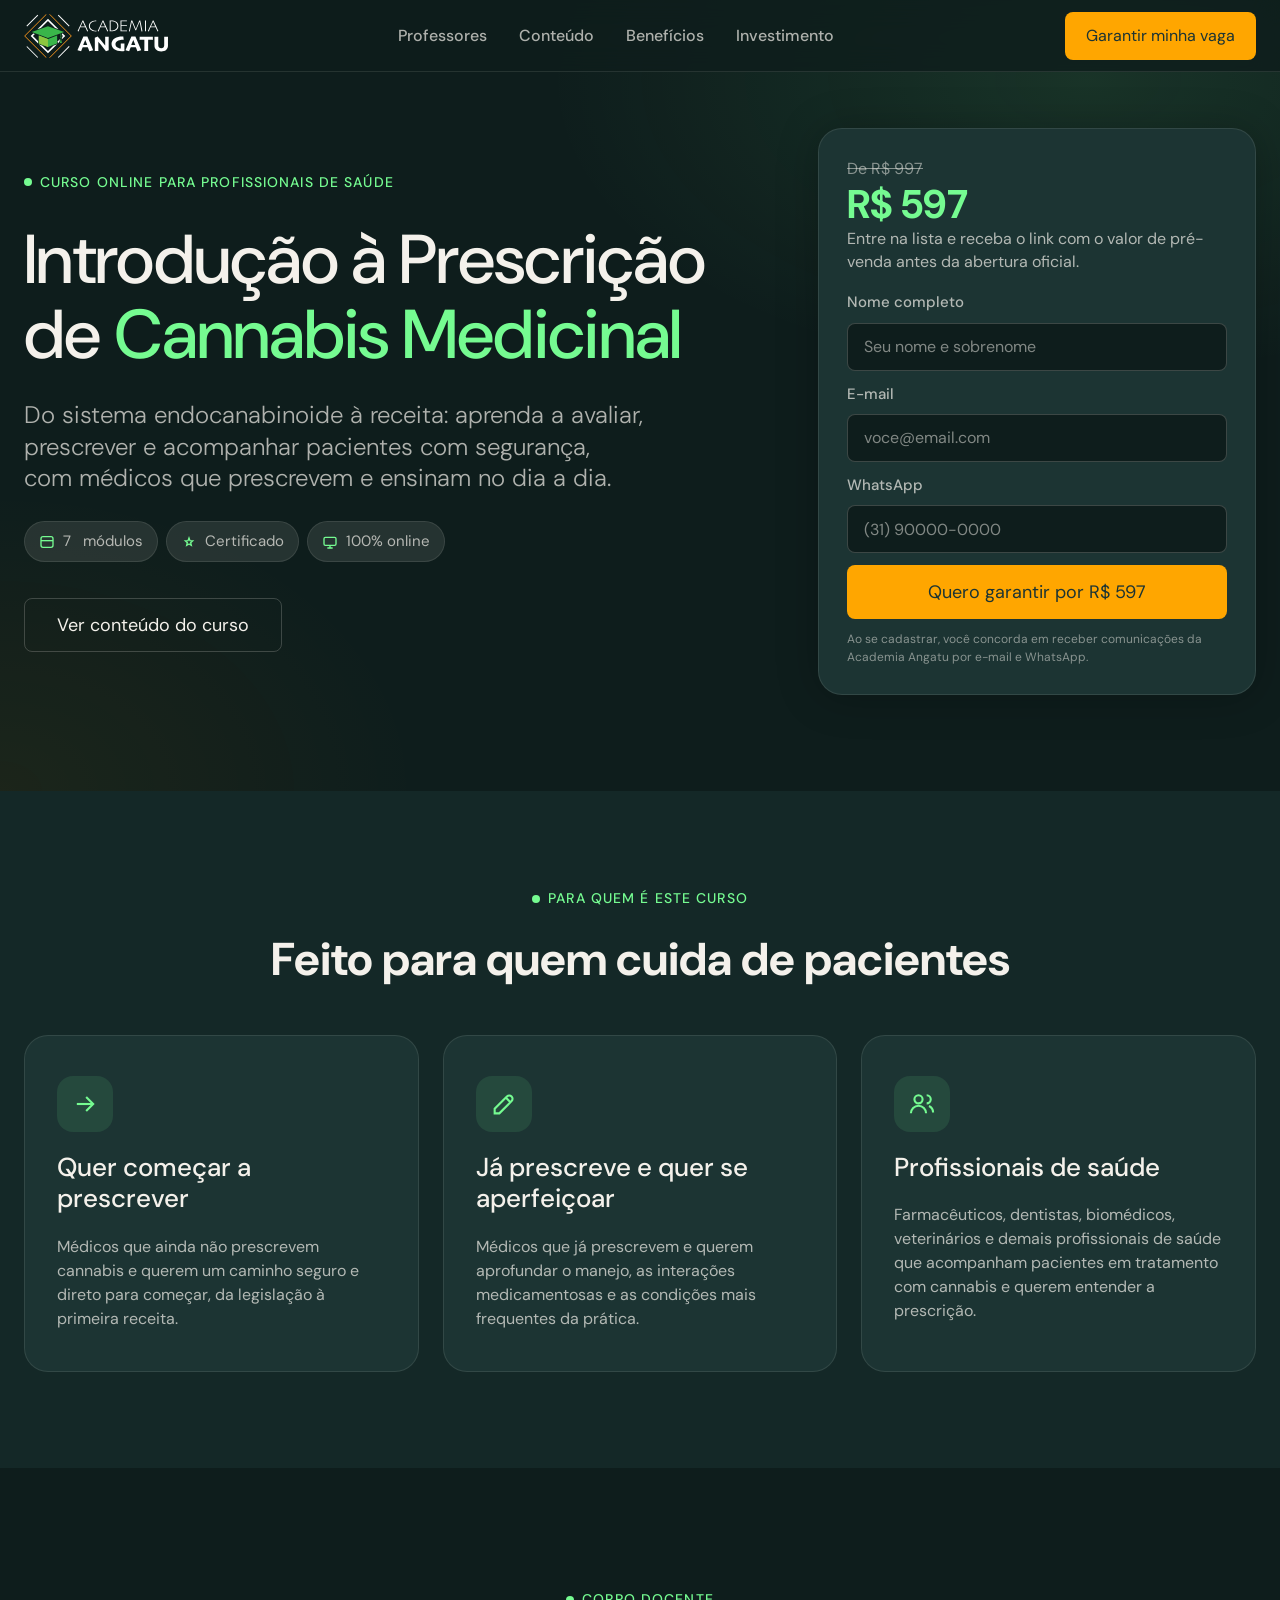
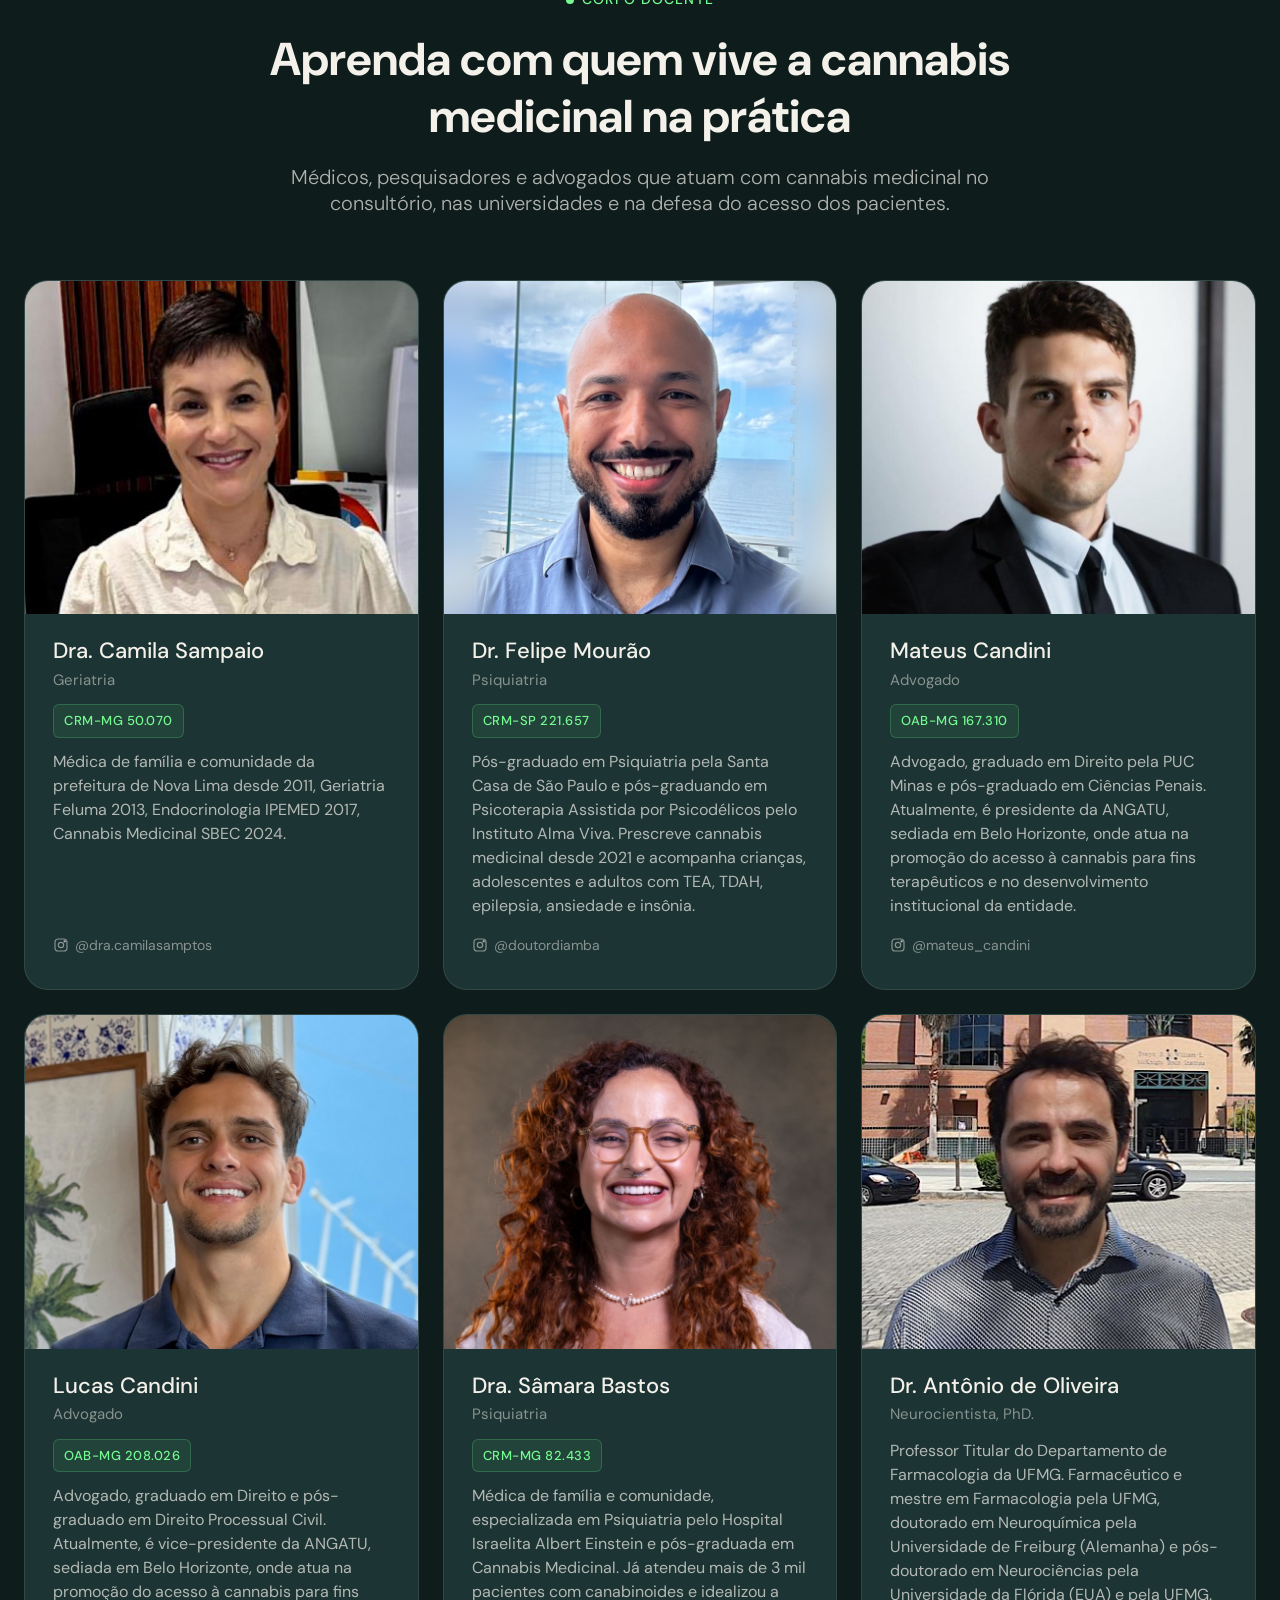
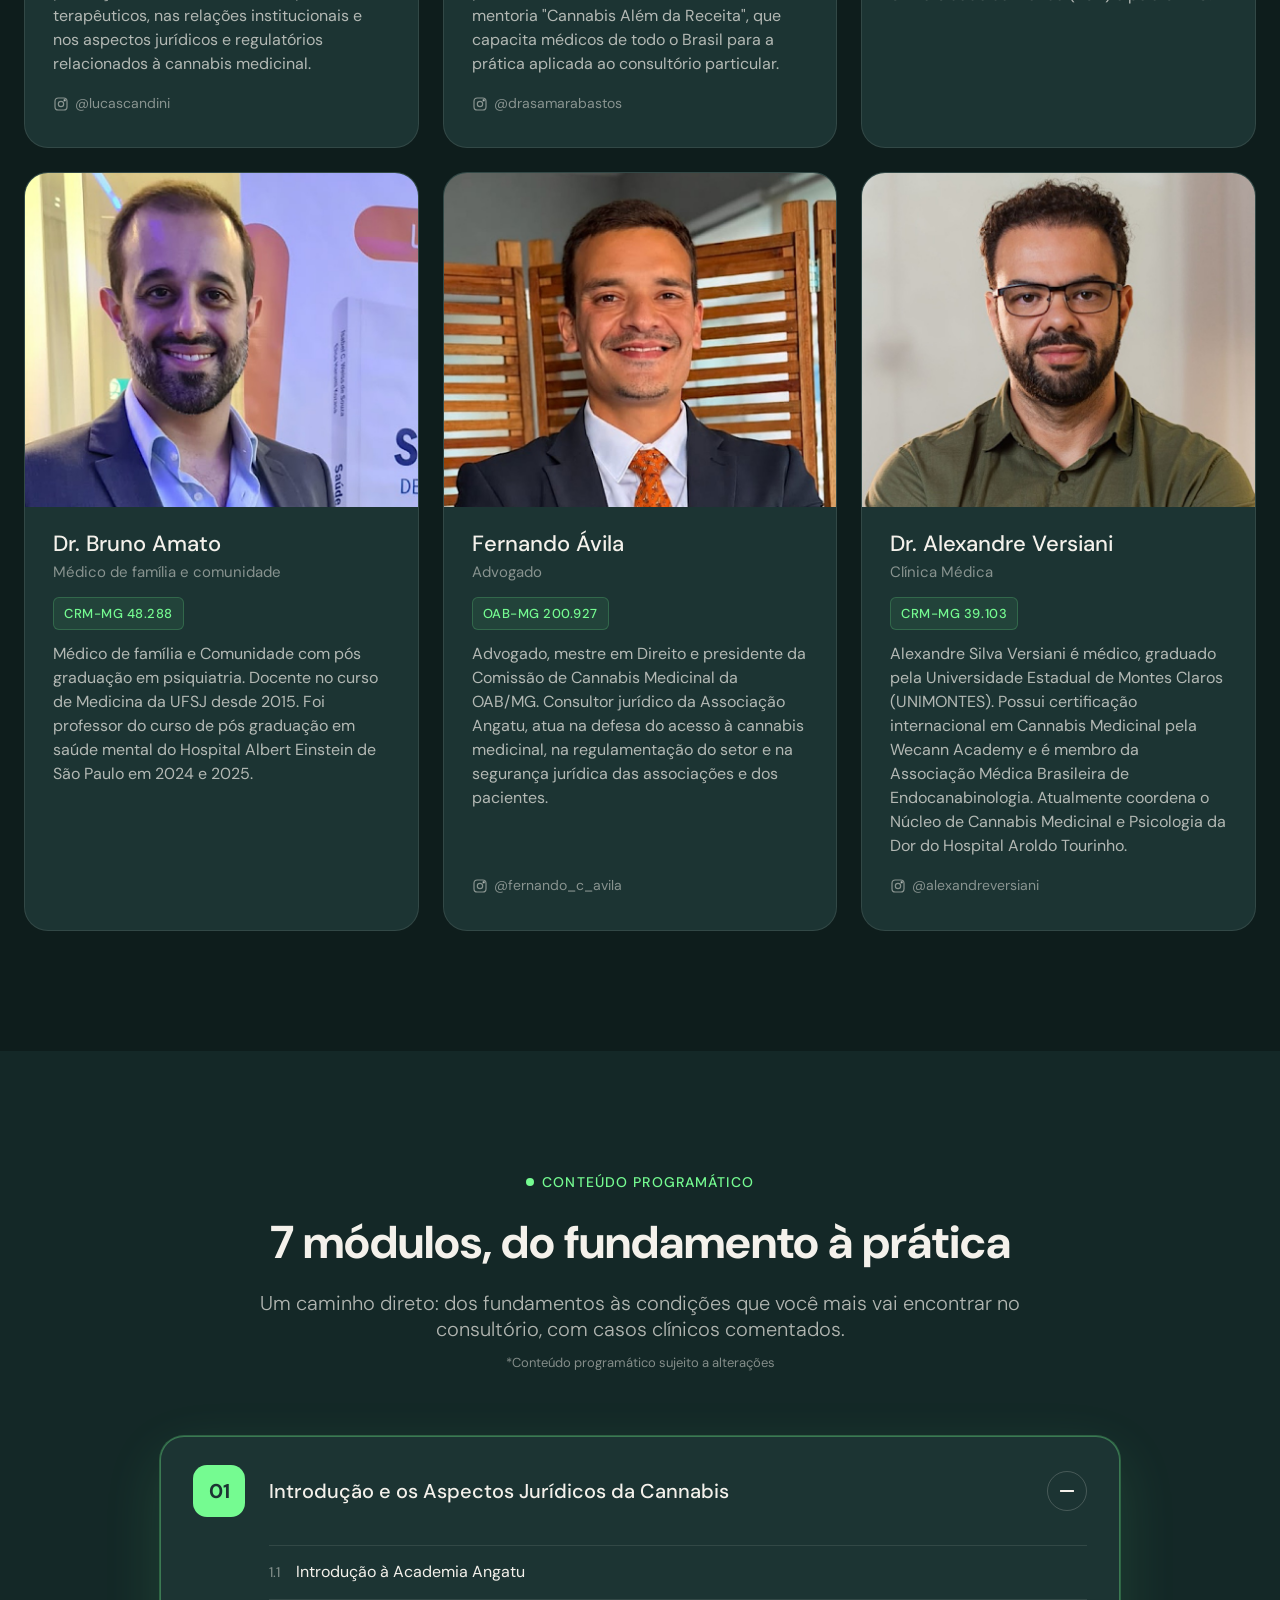
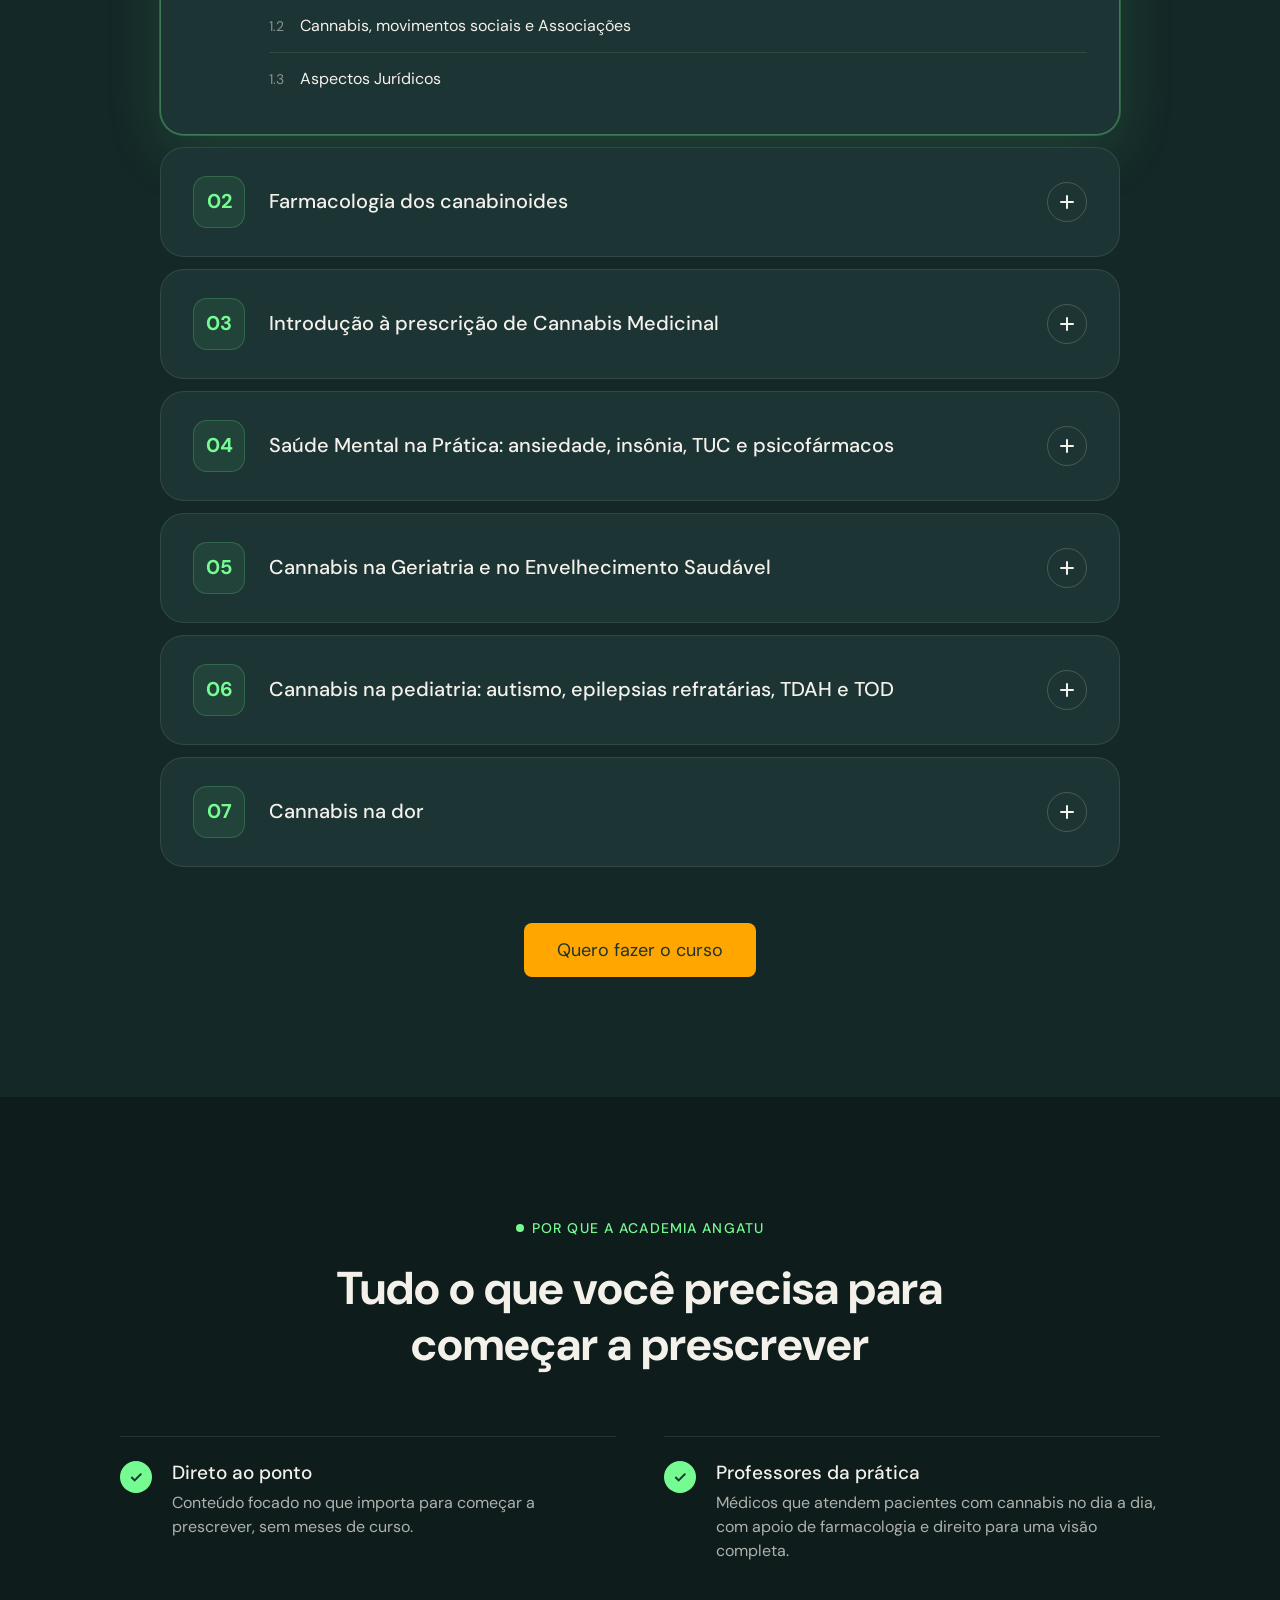
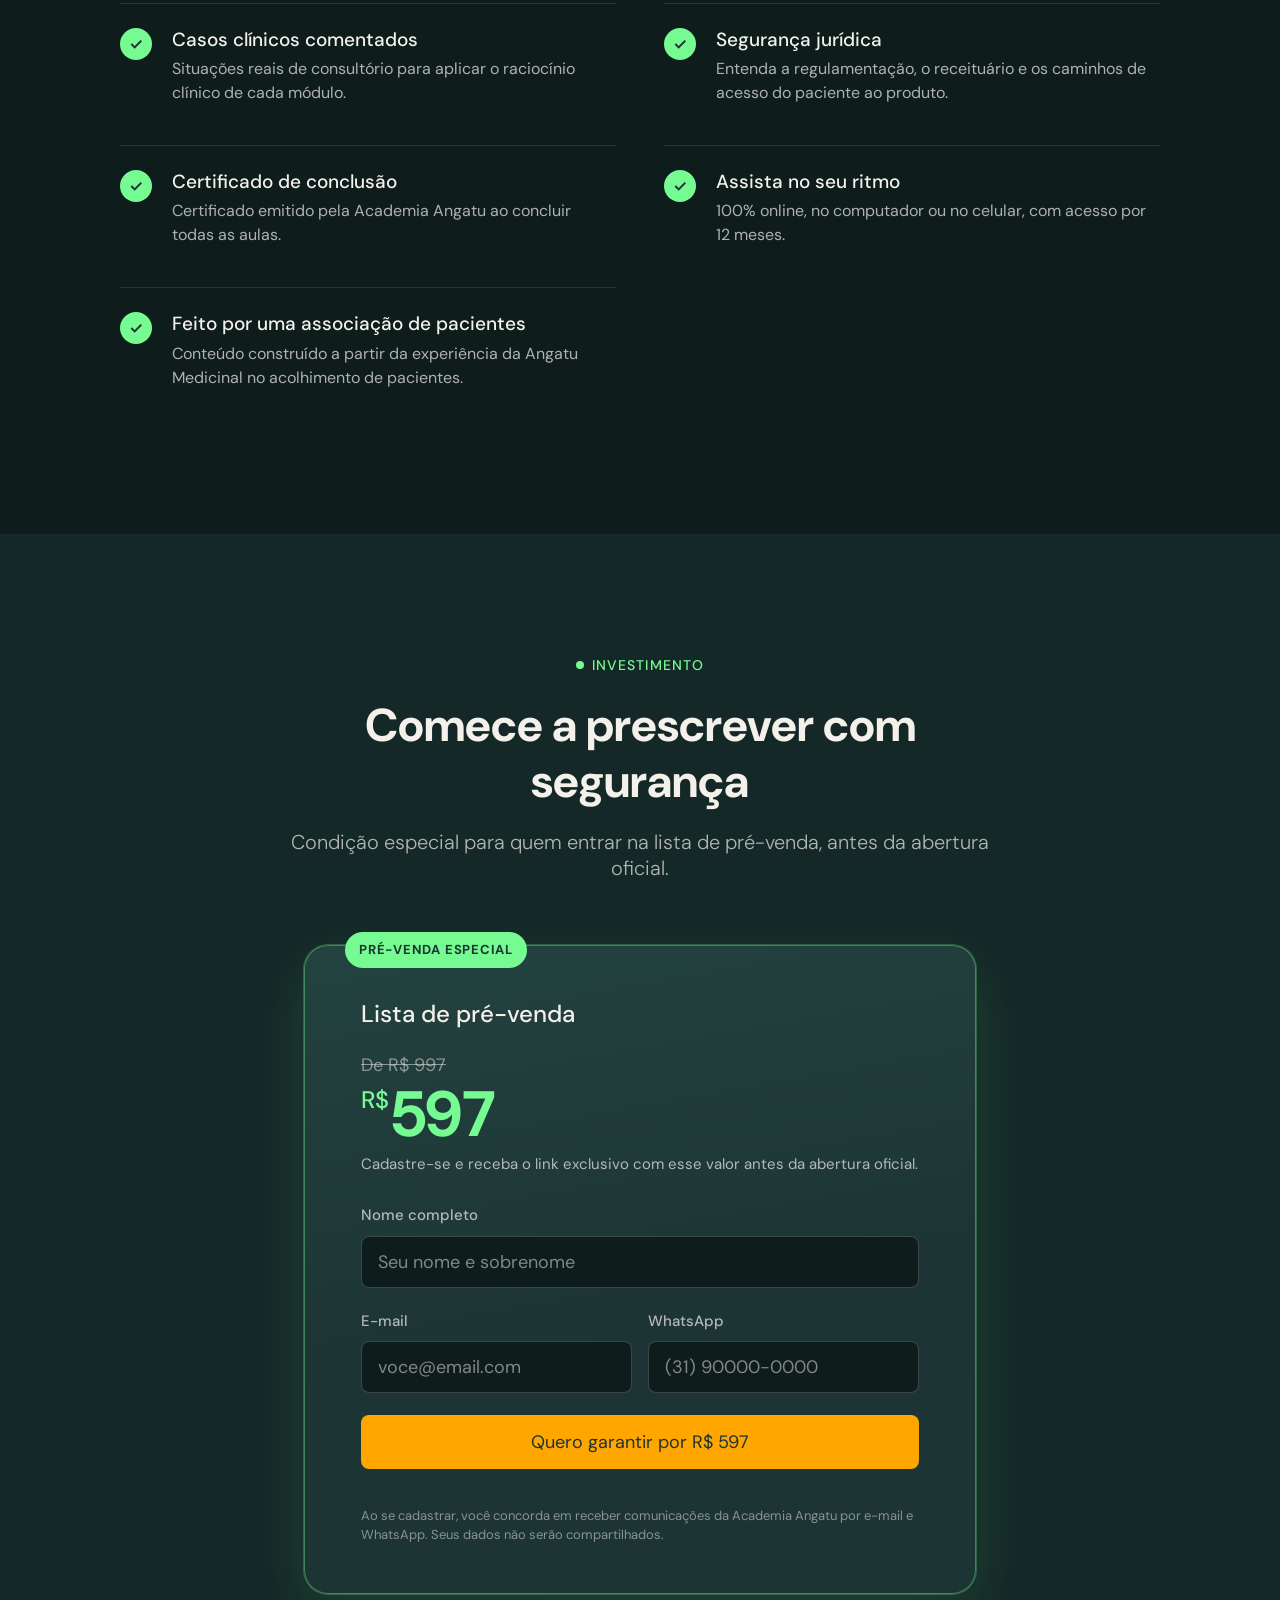
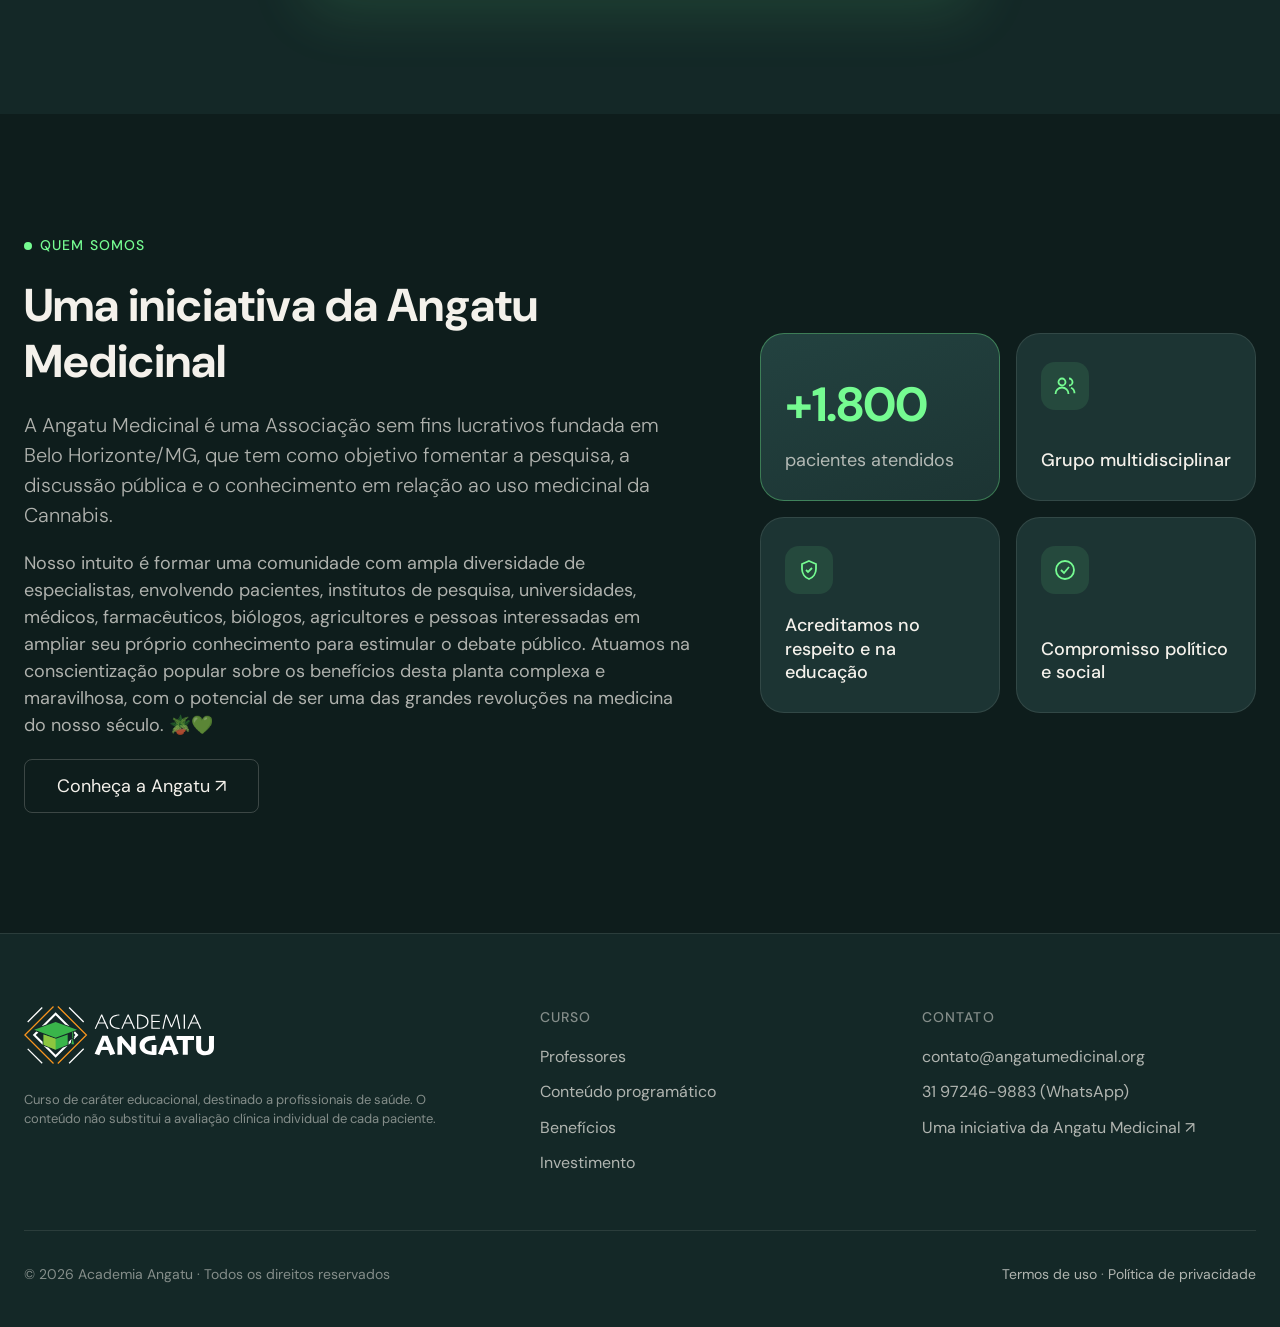
==== commit 34d9122e: "Atualiza pré-venda para R$ 597 e remove exclusividade do congresso" ====
--- a/site/index.html
+++ b/site/index.html
@@ -51,14 +51,13 @@
     </div>
 
     <aside class="hero-card" aria-labelledby="hero-card-title">
-      <span class="eyebrow eyebrow--wrap">Lista de pré-venda exclusiva para os participantes do 1º Congresso de Cardiologia</span>
       <div class="hero-card__price">
         <s>De R$ 997</s>
-        <strong>R$ 497</strong>
+        <strong>R$ 597</strong>
         <span class="body-small muted" id="hero-card-title">Entre na lista e receba o link com o valor de pré-venda antes da abertura oficial.</span>
       </div>
 
-      <form class="lead-form lead-form--compact" data-origem="pre-venda-497-hero" novalidate>
+      <form class="lead-form lead-form--compact" data-origem="pre-venda-597-hero" novalidate>
         <!-- honeypot: invisível para pessoas, robôs preenchem e o lead é descartado -->
         <div class="hp" aria-hidden="true">
           <label for="hero-website">Não preencha</label>
@@ -79,7 +78,7 @@
           <input class="input" id="hero-whatsapp" name="whatsapp" type="tel" inputmode="numeric" autocomplete="tel-national" placeholder="(31) 90000-0000">
           <span class="field__error" data-error-for="whatsapp" aria-live="polite"></span>
         </div>
-        <button class="btn btn--orange btn--block" type="submit">Quero garantir por R$ 497</button>
+        <button class="btn btn--orange btn--block" type="submit">Quero garantir por R$ 597</button>
         <span class="field__error" data-error-for="form" aria-live="polite"></span>
         <p class="lead-form__legal">Ao se cadastrar, você concorda em receber comunicações da Academia Angatu por e-mail e WhatsApp.</p>
       </form>
@@ -210,12 +209,12 @@
         <div class="price-card__name">Lista de pré-venda</div>
         <div class="price">
           <s>De R$ 997</s>
-          <strong class="accent"><sup>R$</sup>497</strong>
+          <strong class="accent"><sup>R$</sup>597</strong>
           <small>Cadastre-se e receba o link exclusivo com esse valor antes da abertura oficial.</small>
         </div>
 
         <!-- O envio usa leadEndpoint de js/content.js (ver integrations/google-sheets/README.md) -->
-        <form class="lead-form" data-origem="pre-venda-497" novalidate>
+        <form class="lead-form" data-origem="pre-venda-597" novalidate>
           <!-- honeypot: invisível para pessoas, robôs preenchem e o lead é descartado -->
           <div class="hp" aria-hidden="true">
             <label for="lead-website">Não preencha</label>
@@ -238,7 +237,7 @@
               <span class="field__error" data-error-for="whatsapp" aria-live="polite"></span>
             </div>
           </div>
-          <button class="btn btn--orange btn--block" type="submit">Quero garantir por R$ 497</button>
+          <button class="btn btn--orange btn--block" type="submit">Quero garantir por R$ 597</button>
           <span class="field__error" data-error-for="form" aria-live="polite"></span>
           <p class="lead-form__legal">Ao se cadastrar, você concorda em receber comunicações da Academia Angatu por e-mail e WhatsApp. Seus dados não serão compartilhados.</p>
         </form>
@@ -321,6 +320,6 @@
 </footer>
 
 <script src="js/content.js?v=24"></script>
-<script src="js/main.js?v=24"></script>
+<script src="js/main.js?v=25"></script>
 </body>
 </html>
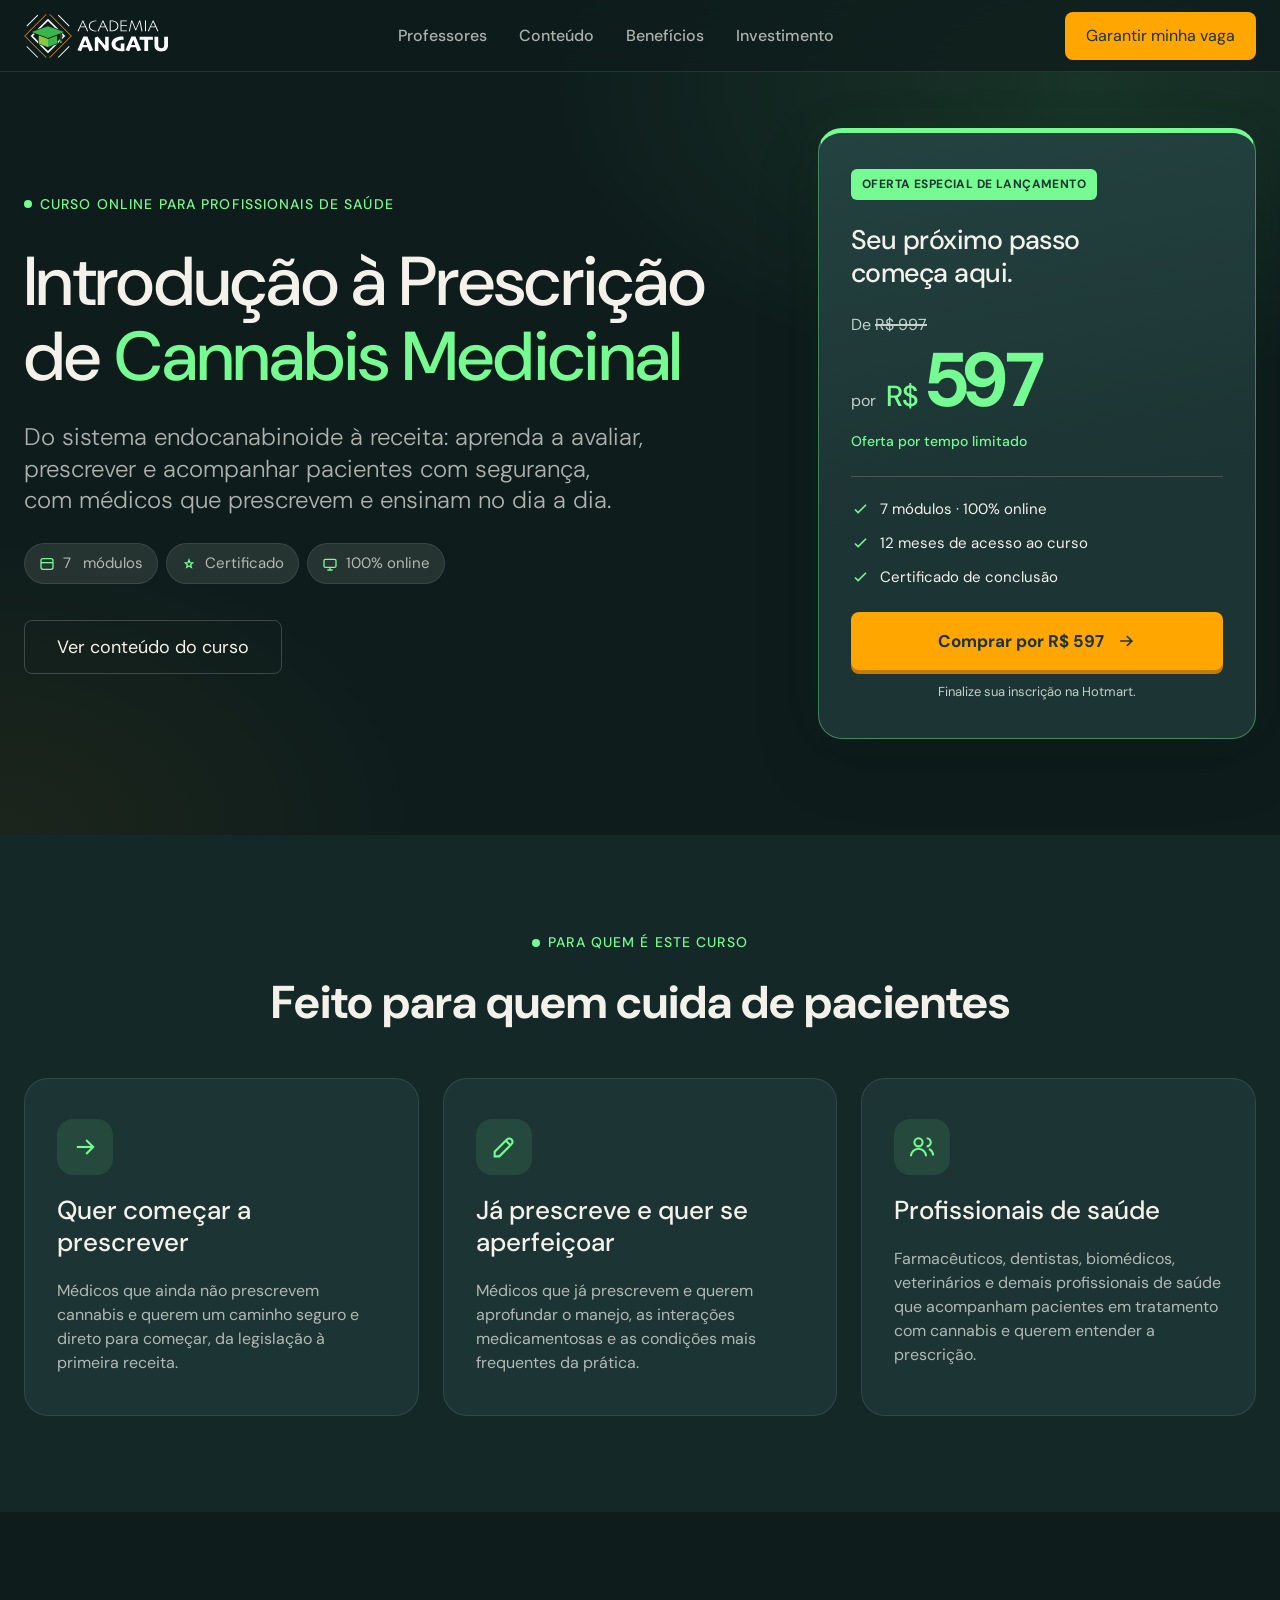
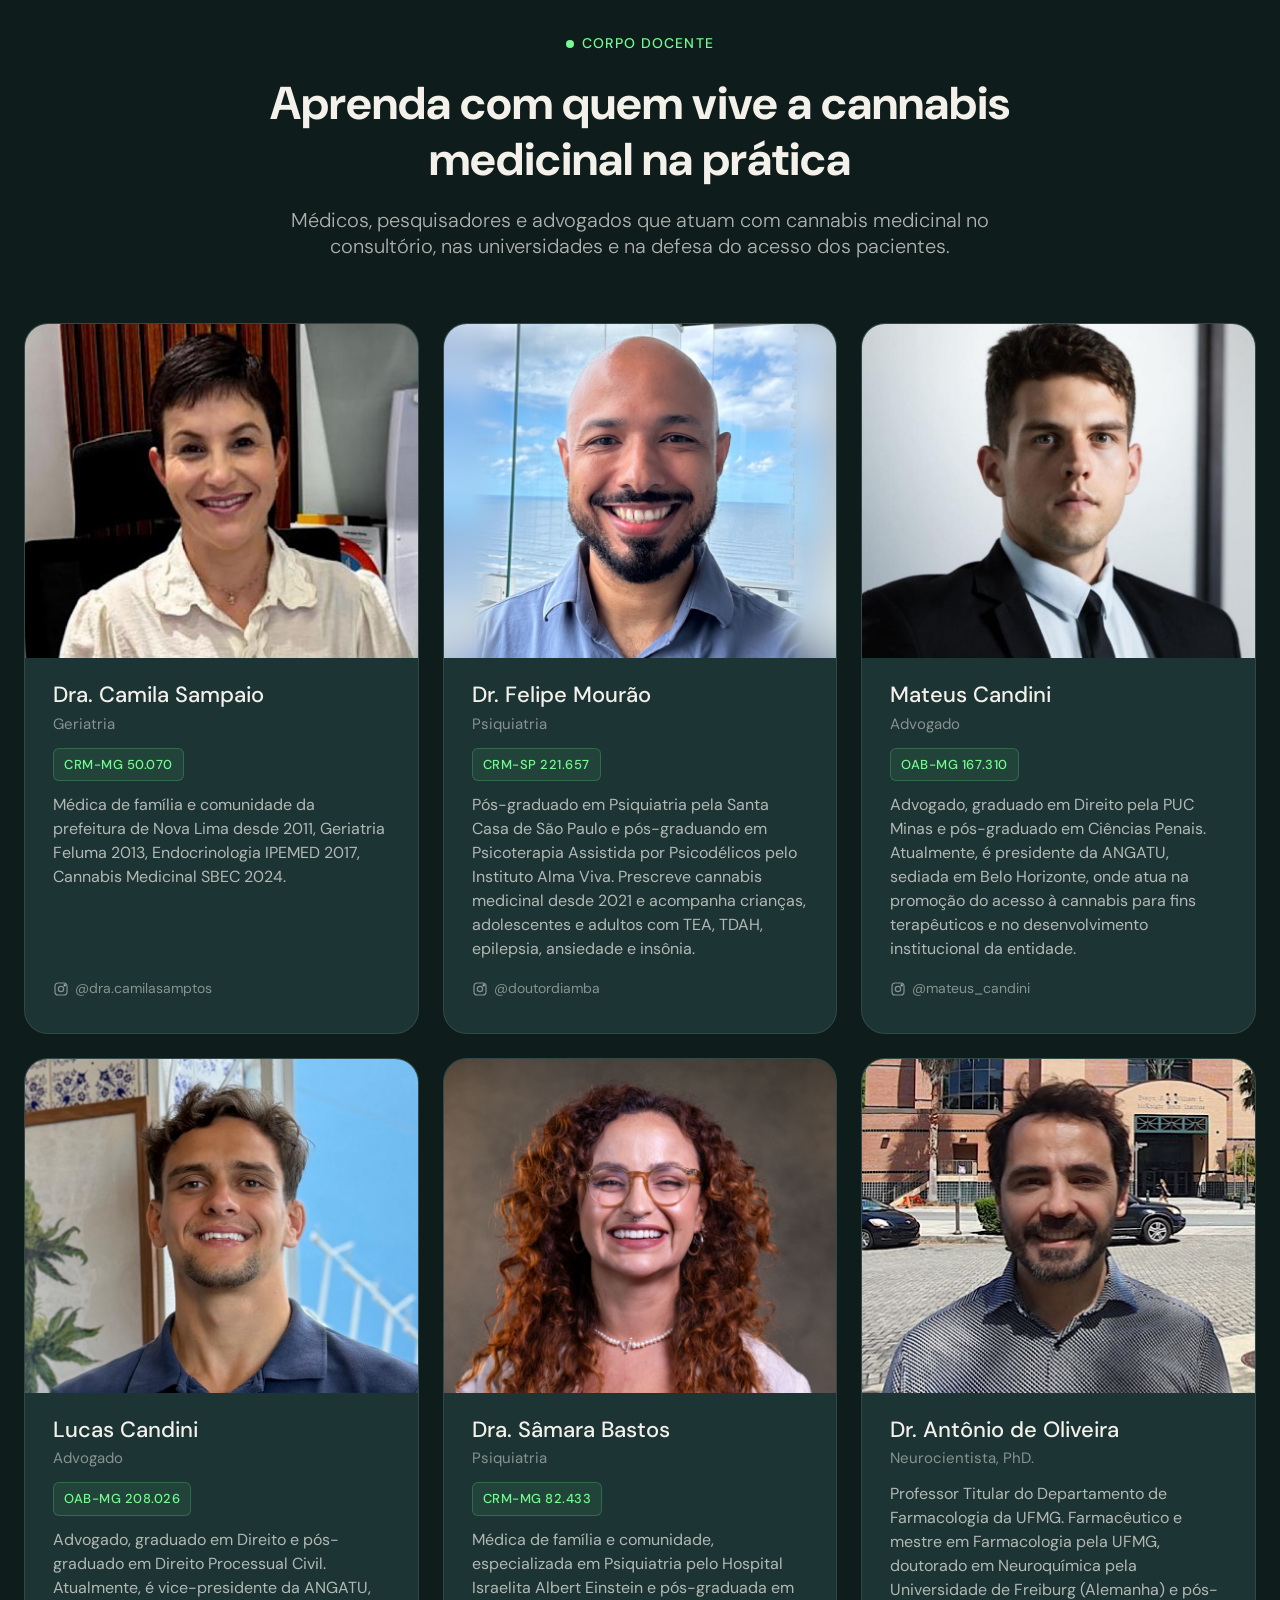
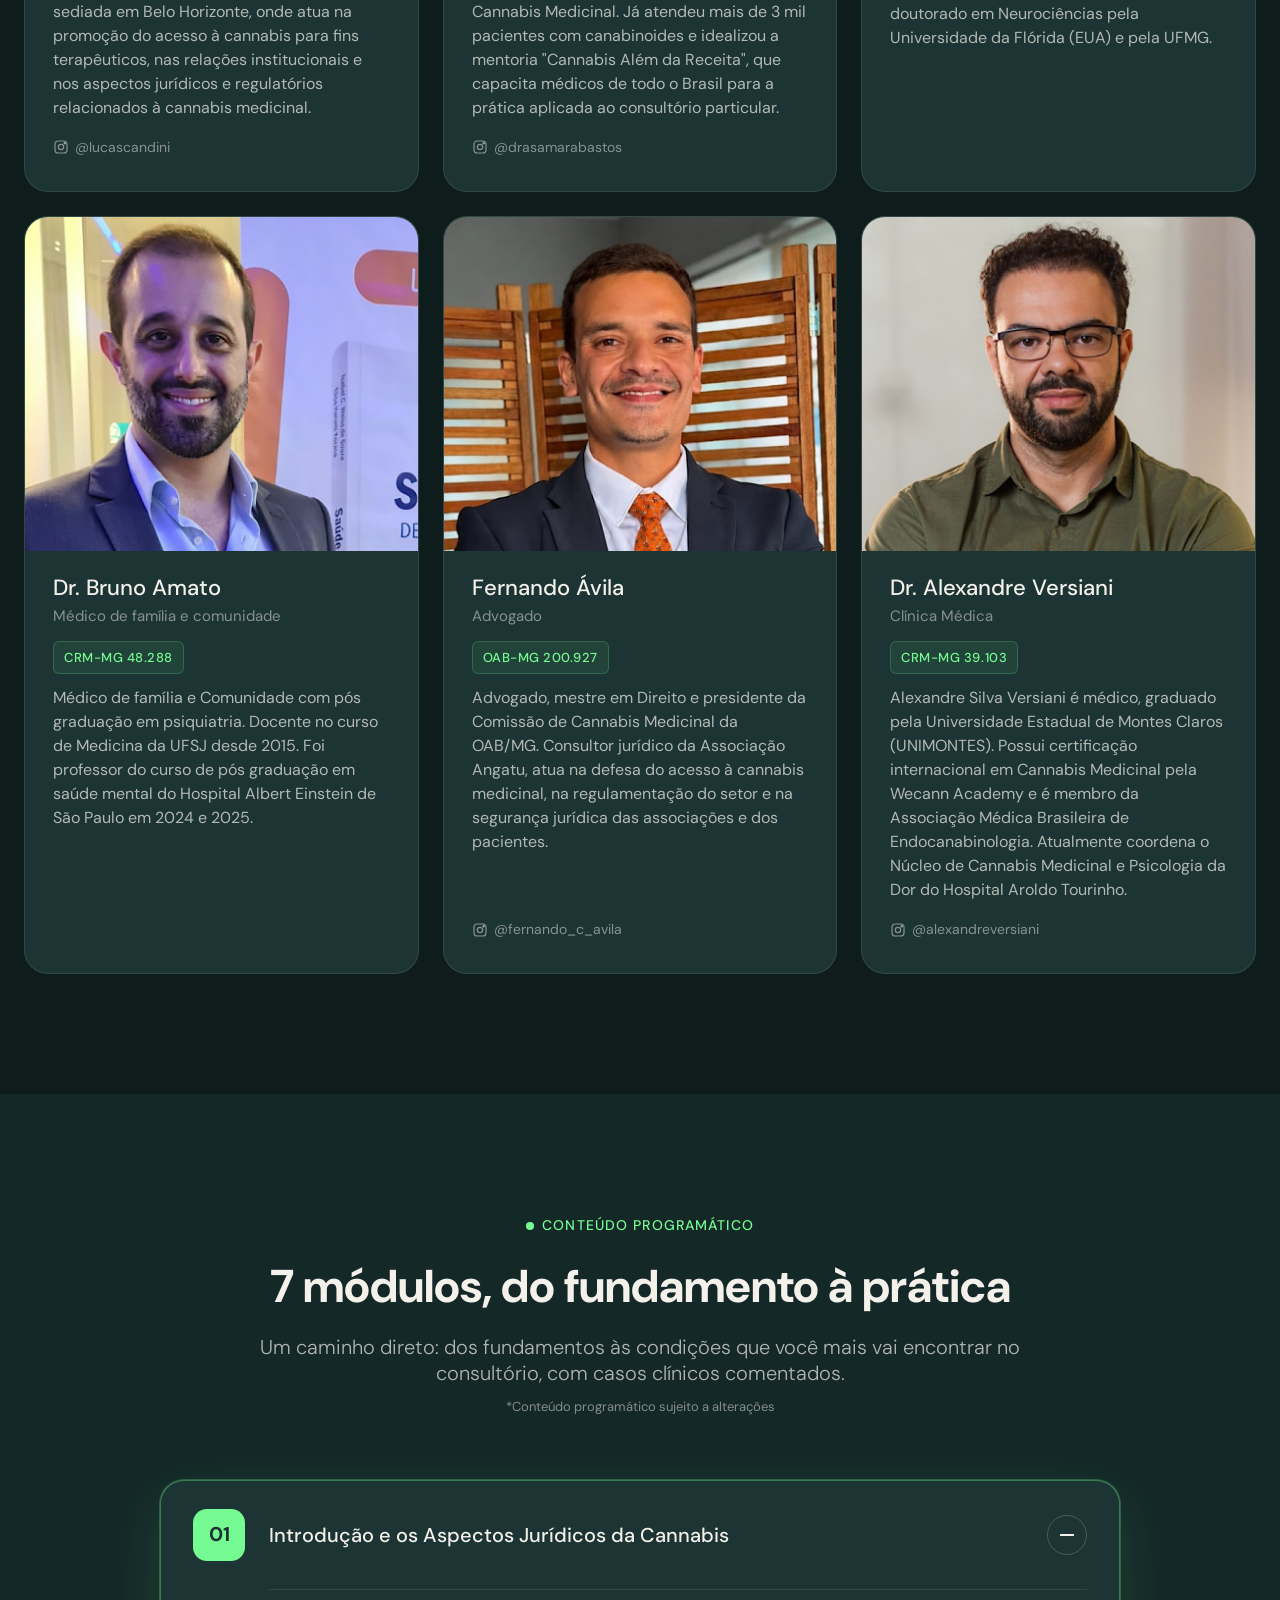
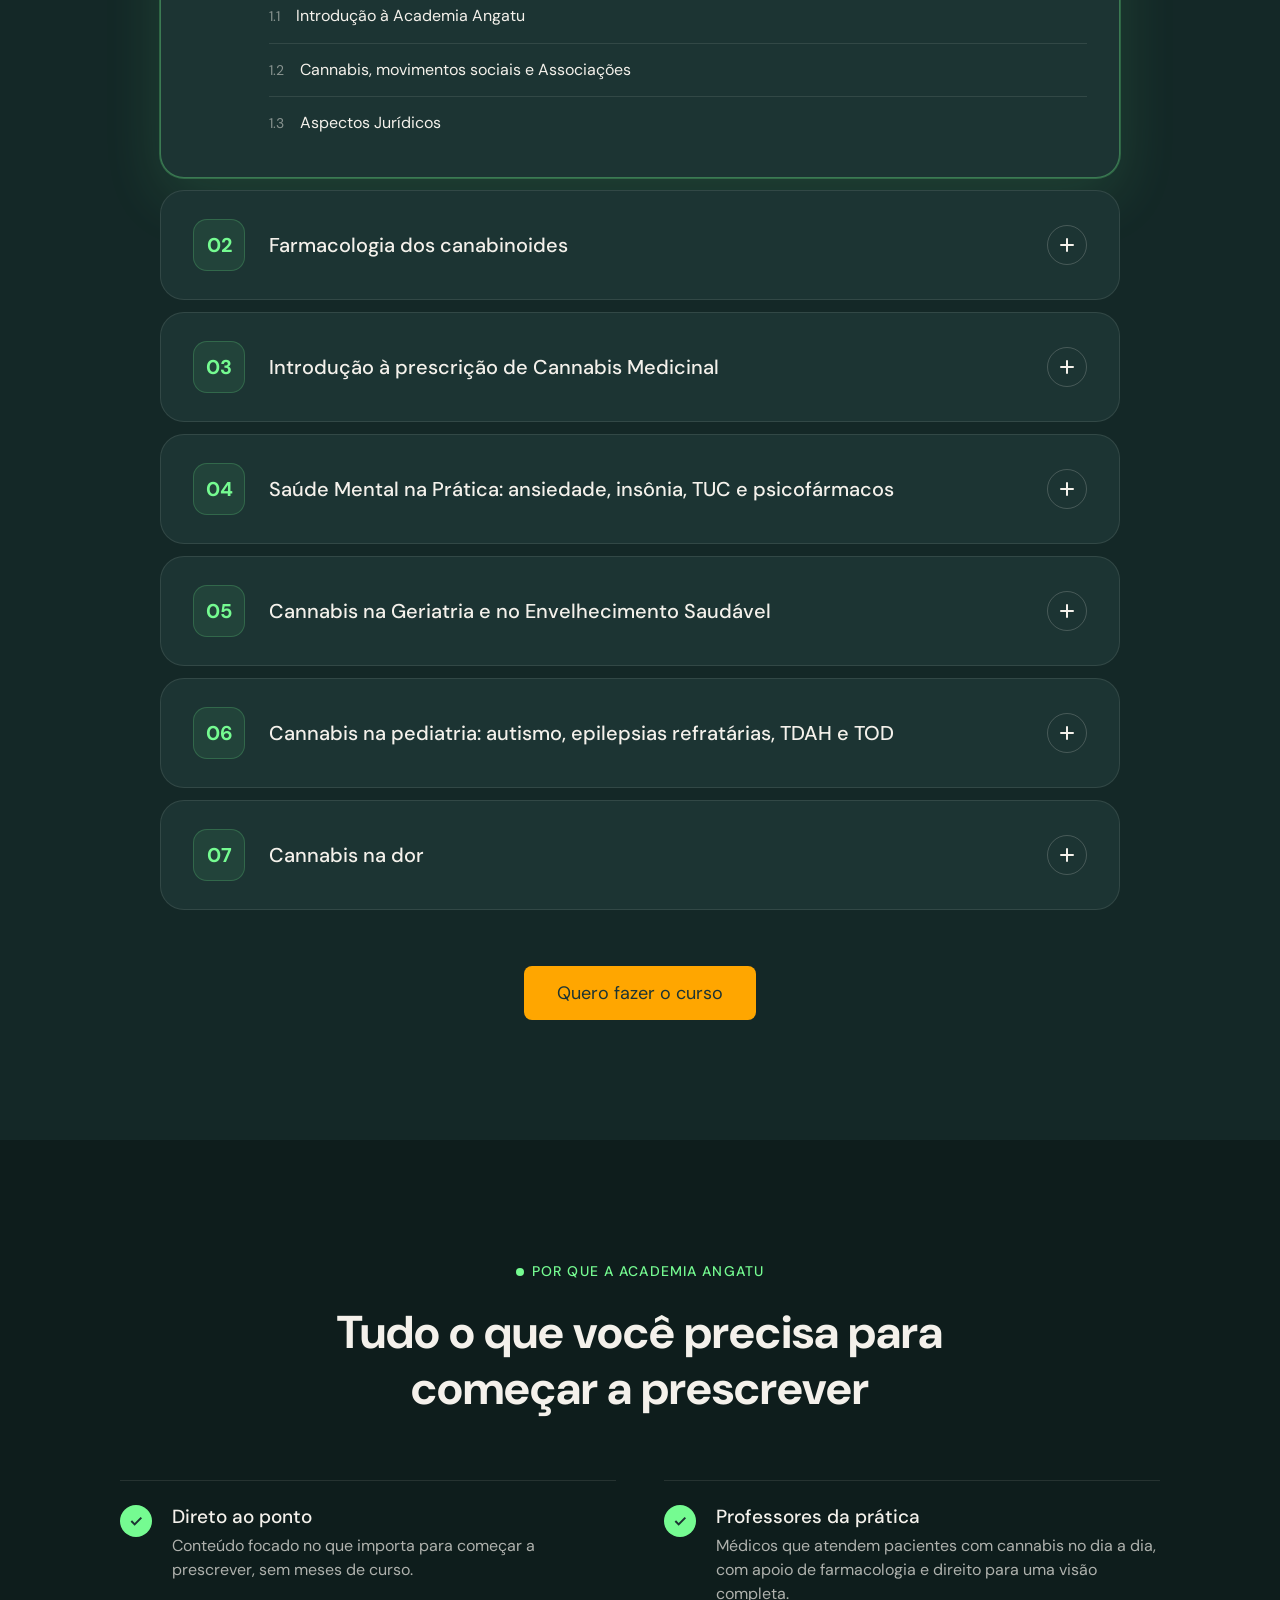
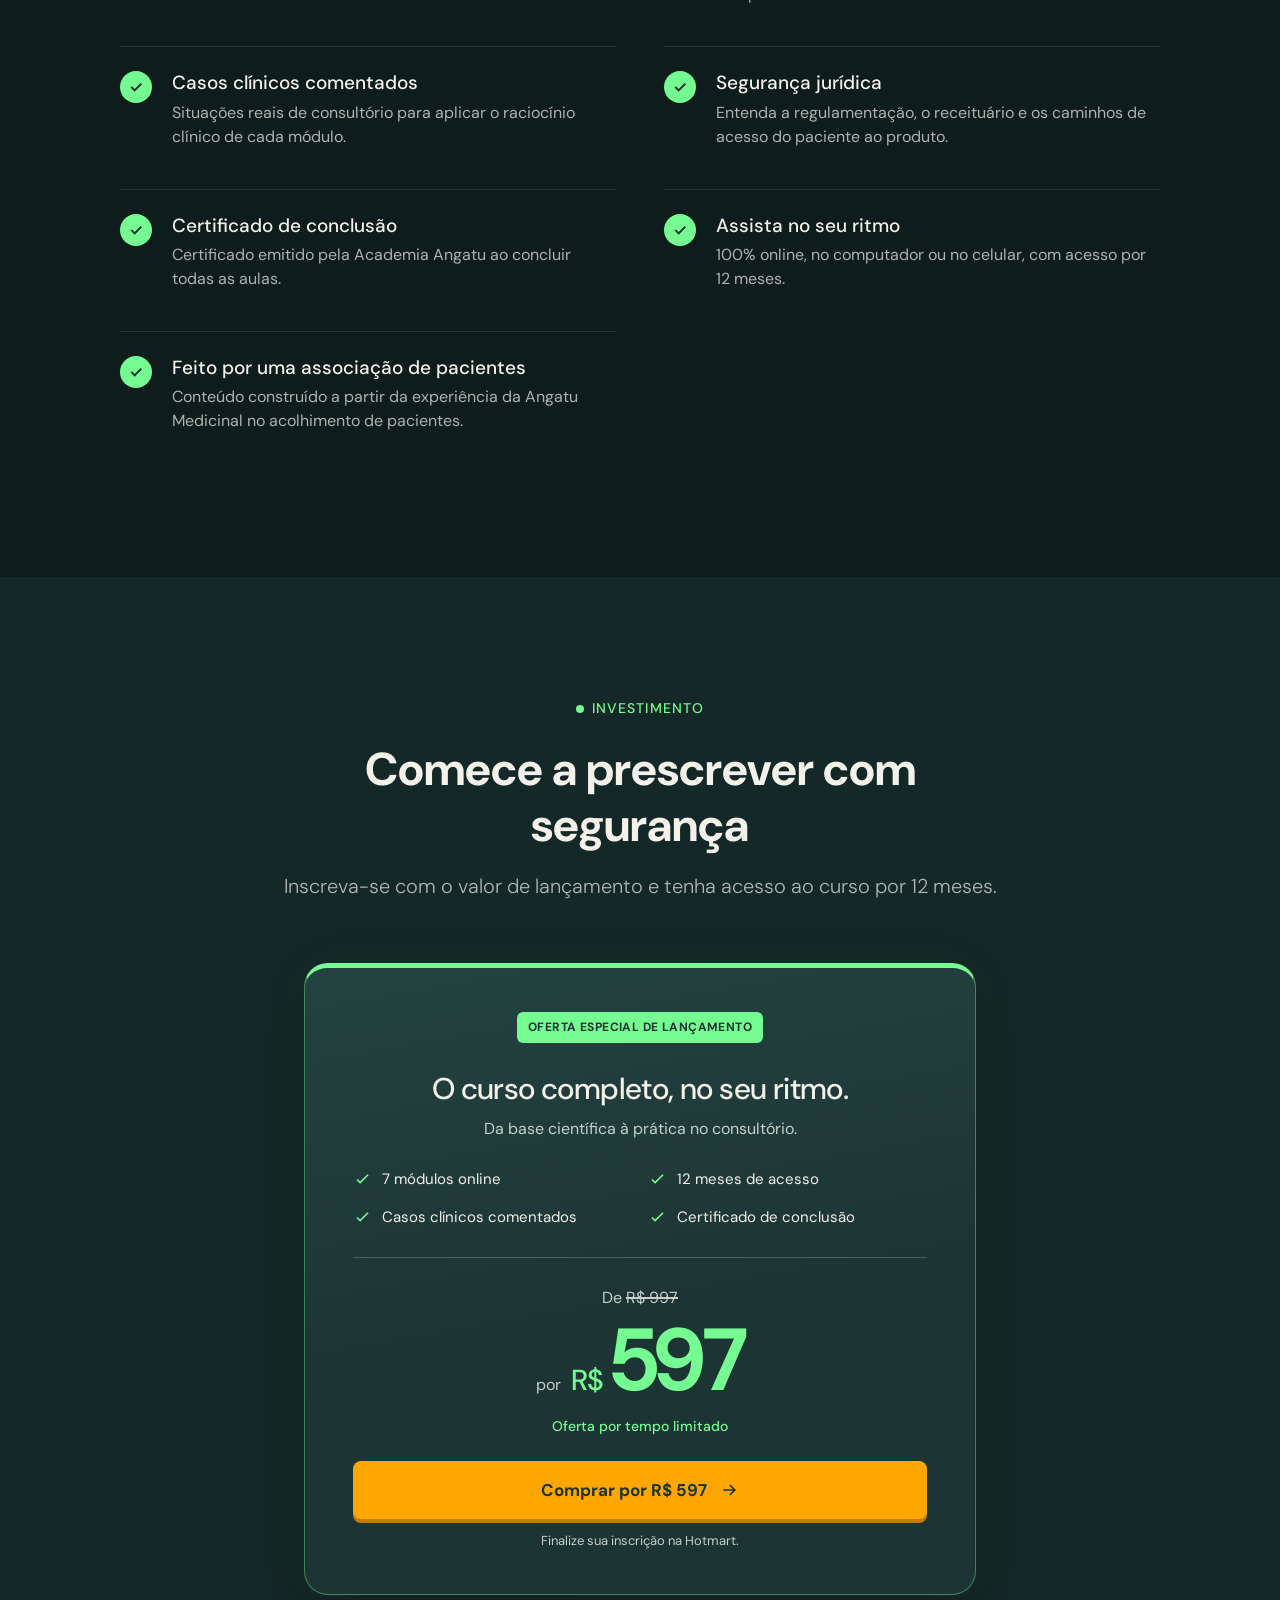
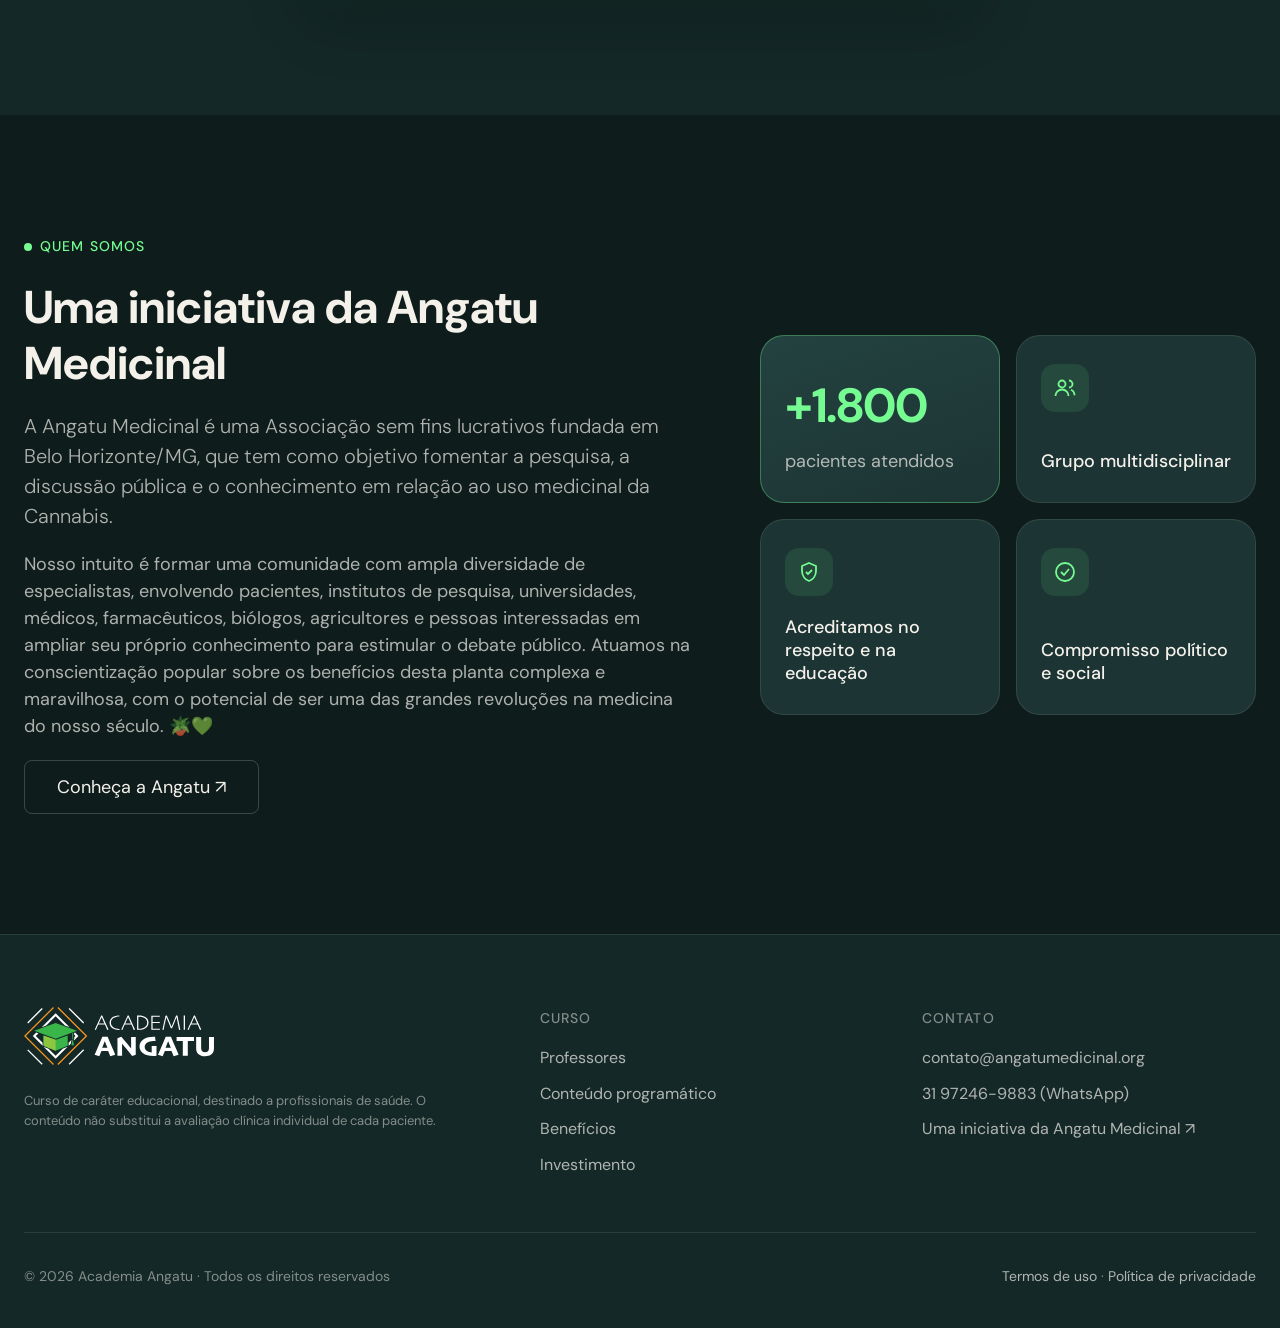
==== commit 3db20ba1: "Substitui captura de leads por checkout Hotmart e destaca oferta de lançamento" ====
--- a/site/index.html
+++ b/site/index.html
@@ -10,7 +10,7 @@
 <link rel="apple-touch-icon" href="img/apple-touch-icon.png">
 <link rel="stylesheet" href="../design-system/angatu-tokens.css">
 <link rel="stylesheet" href="../design-system/angatu-components.css">
-<link rel="stylesheet" href="css/academia.css?v=24">
+<link rel="stylesheet" href="css/academia.css?v=29">
 </head>
 <body>
 
@@ -26,7 +26,7 @@
       <a href="#beneficios">Benefícios</a>
       <a href="#investimento">Investimento</a>
     </nav>
-    <a class="btn btn--orange btn--sm" href="#investimento">Garantir minha vaga</a>
+    <a class="btn btn--orange btn--sm" href="https://pay.hotmart.com/Y108230072C?off=0noewdmf">Garantir minha vaga</a>
   </div>
 </header>
 
@@ -50,43 +50,19 @@
       </div>
     </div>
 
-    <aside class="hero-card" aria-labelledby="hero-card-title">
-      <div class="hero-card__price">
-        <s>De R$ 997</s>
-        <strong>R$ 597</strong>
-        <span class="body-small muted" id="hero-card-title">Entre na lista e receba o link com o valor de pré-venda antes da abertura oficial.</span>
-      </div>
-
-      <form class="lead-form lead-form--compact" data-origem="pre-venda-597-hero" novalidate>
-        <!-- honeypot: invisível para pessoas, robôs preenchem e o lead é descartado -->
-        <div class="hp" aria-hidden="true">
-          <label for="hero-website">Não preencha</label>
-          <input id="hero-website" name="website" tabindex="-1" autocomplete="off">
-        </div>
-        <div class="field">
-          <label class="field__label" for="hero-nome">Nome completo</label>
-          <input class="input" id="hero-nome" name="nome" autocomplete="name" placeholder="Seu nome e sobrenome">
-          <span class="field__error" data-error-for="nome" aria-live="polite"></span>
-        </div>
-        <div class="field">
-          <label class="field__label" for="hero-email">E-mail</label>
-          <input class="input" id="hero-email" name="email" type="email" autocomplete="email" placeholder="voce@email.com">
-          <span class="field__error" data-error-for="email" aria-live="polite"></span>
-        </div>
-        <div class="field">
-          <label class="field__label" for="hero-whatsapp">WhatsApp</label>
-          <input class="input" id="hero-whatsapp" name="whatsapp" type="tel" inputmode="numeric" autocomplete="tel-national" placeholder="(31) 90000-0000">
-          <span class="field__error" data-error-for="whatsapp" aria-live="polite"></span>
-        </div>
-        <button class="btn btn--orange btn--block" type="submit">Quero garantir por R$ 597</button>
-        <span class="field__error" data-error-for="form" aria-live="polite"></span>
-        <p class="lead-form__legal">Ao se cadastrar, você concorda em receber comunicações da Academia Angatu por e-mail e WhatsApp.</p>
-      </form>
-
-      <div class="lead-success" hidden>
-        <b>Você está na lista! 🎉</b>
-        <p>Em breve enviaremos o link de pré-venda por e-mail e WhatsApp.</p>
-      </div>
+    <aside class="hero-card offer-card" aria-labelledby="hero-card-title">
+      <span class="offer-label">Oferta especial de lançamento</span>
+      <h2 class="offer-title" id="hero-card-title">Seu próximo passo<br>começa aqui.</h2>
+      <div class="offer-price">
+          <span class="offer-price__was">De <s>R$ 997</s></span>
+          <div class="offer-price__now"><span class="offer-price__prefix">por</span><strong><span class="offer-price__currency">R$</span> 597</strong></div>
+          <span class="offer-price__saving">Oferta por tempo limitado</span>
+        </div>
+      <ul class="offer-benefits"><li><svg viewBox="0 0 24 24" fill="none" stroke="currentColor" stroke-width="2" aria-hidden="true"><path d="m5 12 4 4 10-10"/></svg><span><span data-total-modules>7</span> módulos · 100% online</span></li><li><svg viewBox="0 0 24 24" fill="none" stroke="currentColor" stroke-width="2" aria-hidden="true"><path d="m5 12 4 4 10-10"/></svg><span>12 meses de acesso ao curso</span></li><li><svg viewBox="0 0 24 24" fill="none" stroke="currentColor" stroke-width="2" aria-hidden="true"><path d="m5 12 4 4 10-10"/></svg><span>Certificado de conclusão</span></li></ul>
+      <div class="checkout-actions">
+          <a class="btn btn--orange btn--block" href="https://pay.hotmart.com/Y108230072C?off=0noewdmf"><span>Comprar por R$ 597</span><svg viewBox="0 0 24 24" fill="none" stroke="currentColor" stroke-width="2" aria-hidden="true"><path d="M5 12h14m-6-6 6 6-6 6"/></svg></a>
+          <p class="checkout-note">Finalize sua inscrição na Hotmart.</p>
+        </div>
     </aside>
   </div>
 </section>
@@ -141,7 +117,7 @@
     </div>
     <div class="modules" id="modules"><!-- renderizado por js/main.js --></div>
     <div style="display:flex;justify-content:center;margin-top:56px">
-      <a class="btn btn--orange" href="#investimento">Quero fazer o curso</a>
+      <a class="btn btn--orange" href="https://pay.hotmart.com/Y108230072C?off=0noewdmf">Quero fazer o curso</a>
     </div>
   </div>
 </section>
@@ -181,70 +157,28 @@
     <div class="section-head section-head--center">
       <span class="eyebrow">Investimento</span>
       <h2>Comece a prescrever com segurança</h2>
-      <p class="body-big muted">Condição especial para quem entrar na lista de pré-venda, antes da abertura oficial.</p>
+      <p class="body-big muted">Inscreva-se com o valor de lançamento e tenha acesso ao curso por 12 meses.</p>
     </div>
 
     <div class="pricing pricing--single">
-      <!-- Lançamento: oculto durante a pré-venda. Para reexibir, remova "hidden" e a classe pricing--single acima. -->
-      <article class="price-card" hidden>
-        <div class="price-card__name">Preço de lançamento</div>
-        <div class="price">
-          <s>De R$ 997</s>
-          <strong><sup>R$</sup>597</strong>
-          <small>à vista ou em até 12x no cartão <span class="placeholder">confirmar parcelas</span></small>
-        </div>
-        <div class="check-list">
-          <div class="check-list__item"><span class="check-circle"><svg viewBox="0 0 24 24" fill="none" stroke="#75fb91" stroke-width="3"><path d="M5 12l5 5L20 7"/></svg></span><span><span data-total-modules>7</span> módulos</span></div>
-          <div class="check-list__item"><span class="check-circle"><svg viewBox="0 0 24 24" fill="none" stroke="#75fb91" stroke-width="3"><path d="M5 12l5 5L20 7"/></svg></span>Casos clínicos comentados</div>
-          <div class="check-list__item" hidden><span class="check-circle"><svg viewBox="0 0 24 24" fill="none" stroke="#75fb91" stroke-width="3"><path d="M5 12l5 5L20 7"/></svg></span>Material de apoio</div>
-          <div class="check-list__item"><span class="check-circle"><svg viewBox="0 0 24 24" fill="none" stroke="#75fb91" stroke-width="3"><path d="M5 12l5 5L20 7"/></svg></span>Certificado de conclusão</div>
-        </div>
-        <!-- TODO: trocar href pelo link do checkout (Hotmart, Eduzz, Kiwify etc.) -->
-        <a class="btn btn--line btn--block" href="#" style="margin-top:auto">Comprar por R$ 597</a>
-      </article>
-
-      <!-- Pré-venda -->
-      <article class="price-card price-card--featured" id="pre-venda">
-        <span class="price-card__badge">Pré-venda especial</span>
-        <div class="price-card__name">Lista de pré-venda</div>
-        <div class="price">
-          <s>De R$ 997</s>
-          <strong class="accent"><sup>R$</sup>597</strong>
-          <small>Cadastre-se e receba o link exclusivo com esse valor antes da abertura oficial.</small>
-        </div>
-
-        <!-- O envio usa leadEndpoint de js/content.js (ver integrations/google-sheets/README.md) -->
-        <form class="lead-form" data-origem="pre-venda-597" novalidate>
-          <!-- honeypot: invisível para pessoas, robôs preenchem e o lead é descartado -->
-          <div class="hp" aria-hidden="true">
-            <label for="lead-website">Não preencha</label>
-            <input id="lead-website" name="website" tabindex="-1" autocomplete="off">
-          </div>
-          <div class="field">
-            <label class="field__label" for="lead-nome">Nome completo</label>
-            <input class="input" id="lead-nome" name="nome" autocomplete="name" placeholder="Seu nome e sobrenome">
-            <span class="field__error" data-error-for="nome" aria-live="polite"></span>
-          </div>
-          <div class="lead-form__row">
-            <div class="field">
-              <label class="field__label" for="lead-email">E-mail</label>
-              <input class="input" id="lead-email" name="email" type="email" autocomplete="email" placeholder="voce@email.com">
-              <span class="field__error" data-error-for="email" aria-live="polite"></span>
-            </div>
-            <div class="field">
-              <label class="field__label" for="lead-whatsapp">WhatsApp</label>
-              <input class="input" id="lead-whatsapp" name="whatsapp" type="tel" inputmode="numeric" autocomplete="tel-national" placeholder="(31) 90000-0000">
-              <span class="field__error" data-error-for="whatsapp" aria-live="polite"></span>
-            </div>
-          </div>
-          <button class="btn btn--orange btn--block" type="submit">Quero garantir por R$ 597</button>
-          <span class="field__error" data-error-for="form" aria-live="polite"></span>
-          <p class="lead-form__legal">Ao se cadastrar, você concorda em receber comunicações da Academia Angatu por e-mail e WhatsApp. Seus dados não serão compartilhados.</p>
-        </form>
-
-        <div class="lead-success" hidden>
-          <b>Você está na lista! 🎉</b>
-          <p>Em breve enviaremos o link de pré-venda por e-mail e WhatsApp.</p>
+      <!-- Compra direta -->
+      <article class="price-card price-card--featured offer-card offer-card--final" id="pre-venda" aria-labelledby="offer-final-title">
+        <span class="offer-label">Oferta especial de lançamento</span>
+        <div class="offer-heading">
+          <h3 class="offer-title" id="offer-final-title">O curso completo, no seu ritmo.</h3>
+          <p>Da base científica à prática no consultório.</p>
+        </div>
+        <ul class="offer-benefits"><li><svg viewBox="0 0 24 24" fill="none" stroke="currentColor" stroke-width="2" aria-hidden="true"><path d="m5 12 4 4 10-10"/></svg><span><span data-total-modules>7</span> módulos online</span></li><li><svg viewBox="0 0 24 24" fill="none" stroke="currentColor" stroke-width="2" aria-hidden="true"><path d="m5 12 4 4 10-10"/></svg><span>12 meses de acesso</span></li><li><svg viewBox="0 0 24 24" fill="none" stroke="currentColor" stroke-width="2" aria-hidden="true"><path d="m5 12 4 4 10-10"/></svg><span>Casos clínicos comentados</span></li><li><svg viewBox="0 0 24 24" fill="none" stroke="currentColor" stroke-width="2" aria-hidden="true"><path d="m5 12 4 4 10-10"/></svg><span>Certificado de conclusão</span></li></ul>
+        <div class="offer-purchase">
+          <div class="offer-price">
+          <span class="offer-price__was">De <s>R$ 997</s></span>
+          <div class="offer-price__now"><span class="offer-price__prefix">por</span><strong><span class="offer-price__currency">R$</span> 597</strong></div>
+          <span class="offer-price__saving">Oferta por tempo limitado</span>
+        </div>
+          <div class="checkout-actions">
+          <a class="btn btn--orange btn--block" href="https://pay.hotmart.com/Y108230072C?off=0noewdmf"><span>Comprar por R$ 597</span><svg viewBox="0 0 24 24" fill="none" stroke="currentColor" stroke-width="2" aria-hidden="true"><path d="M5 12h14m-6-6 6 6-6 6"/></svg></a>
+          <p class="checkout-note">Finalize sua inscrição na Hotmart.</p>
+        </div>
         </div>
       </article>
     </div>
@@ -319,7 +253,7 @@
   </div>
 </footer>
 
-<script src="js/content.js?v=24"></script>
-<script src="js/main.js?v=25"></script>
+<script src="js/content.js?v=27"></script>
+<script src="js/main.js?v=27"></script>
 </body>
 </html>
--- a/site/css/academia.css
+++ b/site/css/academia.css
@@ -103,13 +103,6 @@
 }
 .chip svg { width: 16px; height: 16px; color: var(--color-accent); }
 
-.hero-card {
-  background: var(--bg-surface); border: 1px solid var(--line); border-radius: var(--radius-xl);
-  padding: 28px; display: flex; flex-direction: column; gap: 18px; box-shadow: var(--shadow-dark);
-}
-.hero-card__price { display: flex; flex-direction: column; gap: 4px; }
-.hero-card__price s { color: var(--text-subtle); font-size: 16px; }
-.hero-card__price strong { font-size: 40px; line-height: 1; font-weight: 700; color: var(--color-accent); }
 @media (max-width: 991px) {
   .hero-lp__grid { grid-template-columns: 1fr; }
   .hero-lp { padding-top: calc(var(--navbar-height) + 56px); padding-bottom: 80px; }
@@ -218,54 +211,64 @@
 .benefit p { font-size: 16px; line-height: 150%; color: var(--text-muted); }
 @media (max-width: 767px) { .benefits { grid-template-columns: 1fr; } }
 
-/* ---- Preços ------------------------------------------------------------ */
-.pricing { display: grid; grid-template-columns: 1fr 1.1fr; gap: 24px; max-width: 1040px; margin: 0 auto; align-items: stretch; }
-.pricing--single { grid-template-columns: minmax(0, 672px); justify-content: center; } /* 560px + 20% */
-.pricing--single .price-card { padding: 56px 56px 48px; }
-.lead-form__row { display: grid; grid-template-columns: 1fr 1fr; gap: 16px; }
+/* ---- Oferta de lançamento ---------------------------------------------- */
+.pricing { display: grid; grid-template-columns: minmax(0, 672px); justify-content: center; margin: 0 auto; }
+.offer-card {
+  --offer-muted: #c4d0c9;
+  position: relative; min-width: 0; display: flex; flex-direction: column; gap: 24px;
+  padding: 36px 32px; color: var(--text); background: linear-gradient(170deg, #234240, #1c3433 60%);
+  border: 1px solid #75fb9166; border-top: 5px solid #75fb91; border-radius: 24px;
+  box-shadow: 0 24px 64px #00000033, 0 0 48px #75fb910a;
+}
+.offer-label {
+  align-self: flex-start; padding: 7px 11px; border-radius: 6px;
+  background: #75fb91; color: #1c3433;
+  font-size: 12px; font-weight: 700; letter-spacing: .035em; line-height: 145%; text-transform: uppercase;
+}
+.offer-title { font-size: 27px; font-weight: 500; line-height: 120%; letter-spacing: -.02em; }
+.offer-price { display: flex; flex-direction: column; align-items: flex-start; gap: 6px; }
+.offer-price__was { color: var(--offer-muted); font-size: 16px; line-height: 150%; }
+.offer-price__was s { text-decoration-thickness: 1.5px; }
+.offer-price__now { display: flex; align-items: baseline; gap: 10px; line-height: 1; }
+.offer-price__prefix { color: var(--offer-muted); font-size: 16px; }
+.offer-price__now strong { color: var(--color-accent); display: flex; align-items: baseline; gap: 7px; font-size: 76px; font-weight: 700; letter-spacing: -.045em; }
+.offer-price__currency { font-size: 29px; font-weight: 500; letter-spacing: -.02em; }
+.offer-price__saving { color: var(--color-accent); font-size: 14px; font-weight: 500; line-height: 150%; margin-top: 6px; }
+.offer-benefits {
+  display: grid; gap: 12px; margin: 0; padding: 22px 0 0;
+  border-top: 1px solid var(--line-strong); list-style: none;
+}
+.offer-benefits li { display: flex; align-items: flex-start; gap: 10px; font-size: 15px; line-height: 145%; }
+.offer-benefits svg { flex: none; width: 19px; height: 19px; margin-top: 1px; color: var(--color-accent); }
+.checkout-actions { display: flex; flex-direction: column; gap: 12px; }
+.checkout-actions .btn {
+  min-height: 58px; height: auto; padding: 16px 18px; gap: 12px;
+  font-weight: 700; font-size: 17px; line-height: 130%; text-align: center;
+  box-shadow: 0 4px 0 #c07d00; white-space: normal;
+}
+.checkout-actions .btn svg { flex: none; width: 20px; height: 20px; }
+.checkout-note { font-size: 13px; line-height: 150%; color: var(--offer-muted); text-align: center; }
+.offer-card a:focus-visible { outline-color: var(--color-accent); outline-offset: 5px; }
+.offer-card--final { padding: 44px 48px; gap: 28px; }
+.offer-card--final .offer-label { align-self: center; }
+.offer-heading { display: grid; gap: 10px; text-align: center; }
+.offer-heading .offer-title { font-size: 30px; }
+.offer-heading p { color: var(--offer-muted); font-size: 16px; line-height: 150%; }
+.offer-card--final .offer-benefits { grid-template-columns: repeat(2, minmax(0, 1fr)); padding: 0; border: 0; gap: 16px; }
+.offer-purchase { display: grid; gap: 24px; padding-top: 28px; border-top: 1px solid var(--line-strong); }
+.offer-card--final .offer-price { align-items: center; }
+.offer-card--final .offer-price__now strong { font-size: 88px; }
 @media (max-width: 640px) {
-  .pricing--single .price-card { padding: 48px 24px 32px; }
-  .lead-form__row { grid-template-columns: 1fr; }
-}
-@media (max-width: 860px) { .pricing { grid-template-columns: 1fr; } }
-.price-card {
-  position: relative; display: flex; flex-direction: column; gap: 28px; padding: 48px 40px;
-  background: var(--bg-surface); border: 1px solid var(--line); border-radius: var(--radius-xl);
-}
-.price-card--featured { background: linear-gradient(170deg, #234240, #1c3433 60%); border-color: #75fb9166; box-shadow: var(--glow-accent); }
-.price-card__badge {
-  position: absolute; top: -14px; left: 40px; font-size: 13px; font-weight: 700; letter-spacing: .06em; text-transform: uppercase;
-  background: var(--color-accent); color: var(--color-dark); border-radius: 999px; padding: 6px 14px;
-}
-.price-card__name { font-size: 24px; font-weight: 500; }
-.price { display: flex; flex-direction: column; gap: 6px; }
-.price s { color: var(--text-subtle); font-size: 18px; }
-.price strong { font-size: 64px; line-height: 1; font-weight: 700; letter-spacing: -.02em; }
-.price strong sup { font-size: 24px; vertical-align: 28px; margin-right: 4px; font-weight: 500; }
-.price small { color: var(--text-muted); font-size: 15px; }
-.price-card .check-list { font-size: 16px; }
-.price-card .check-circle { background: #75fb911f; }
-
-/* Formulário de pré-venda */
-.lead-form { display: flex; flex-direction: column; gap: 16px; }
-.lead-form--compact { gap: 12px; }
-.lead-form--compact .input { height: 48px; font-size: 16px; }
-.lead-form--compact .field__label { margin-bottom: 6px; }
-.hp { position: absolute; left: -9999px; width: 1px; height: 1px; overflow: hidden; }
-.lead-form .field__label { font-size: 15px; margin-bottom: 8px; color: var(--text-muted); }
-.lead-form .input {
-  background: var(--bg-deep); color: var(--text); border-color: var(--line-strong);
-}
-.lead-form .input::placeholder { color: var(--text-subtle); }
-.lead-form .input:focus { border-color: var(--color-accent); }
-.lead-form .input[aria-invalid="true"] { border-color: #ff8a7a; }
-.field__error { font-size: 13px; color: #ff8a7a; margin-top: 6px; min-height: 0; }
-.lead-form__legal { font-size: 13px; line-height: 145%; color: var(--text-subtle); }
-.lead-success {
-  display: flex; flex-direction: column; gap: 10px; padding: 28px; border-radius: 16px;
-  background: var(--color-accent); color: var(--color-dark);
-}
-.lead-success b { font-size: 20px; }
+  .offer-card { padding: 28px 24px; gap: 22px; }
+  .offer-card--final .offer-benefits { grid-template-columns: 1fr; gap: 12px; }
+  .offer-heading .offer-title { font-size: 27px; }
+}
+@media (max-width: 360px) {
+  .offer-card { padding: 24px 20px; }
+  .offer-price__now strong, .offer-card--final .offer-price__now strong { font-size: 64px; }
+  .offer-price__currency { font-size: 25px; }
+  .checkout-actions .btn { padding: 16px 10px; font-size: 16px; gap: 8px; }
+}
 
 /* ---- Sobre a Angatu ------------------------------------------------- */
 .about { display: grid; grid-template-columns: 1.15fr .85fr; gap: 64px; align-items: center; }
@@ -302,6 +305,11 @@
 .disclaimer { font-size: 13px; line-height: 150%; color: var(--text-subtle); max-width: 420px; margin-top: 20px; }
 @media (max-width: 767px) { .site-footer__top { grid-template-columns: 1fr; } }
 
-/* Formulário compacto no card do hero */
-.hero-card .lead-form--compact .field__error:empty { display: none; }
-.hero-card .lead-form__legal { font-size: 12px; }
+/* Mantém a navegação e os textos dentro de telas estreitas. */
+@media (max-width: 360px) {
+  .site-nav__inner { gap: 12px; }
+  .site-nav .logo img { height: 32px; }
+  .site-nav .btn { padding: 0 10px; font-size: 14px; }
+  .about > * { min-width: 0; }
+  .about { overflow-wrap: anywhere; }
+}
